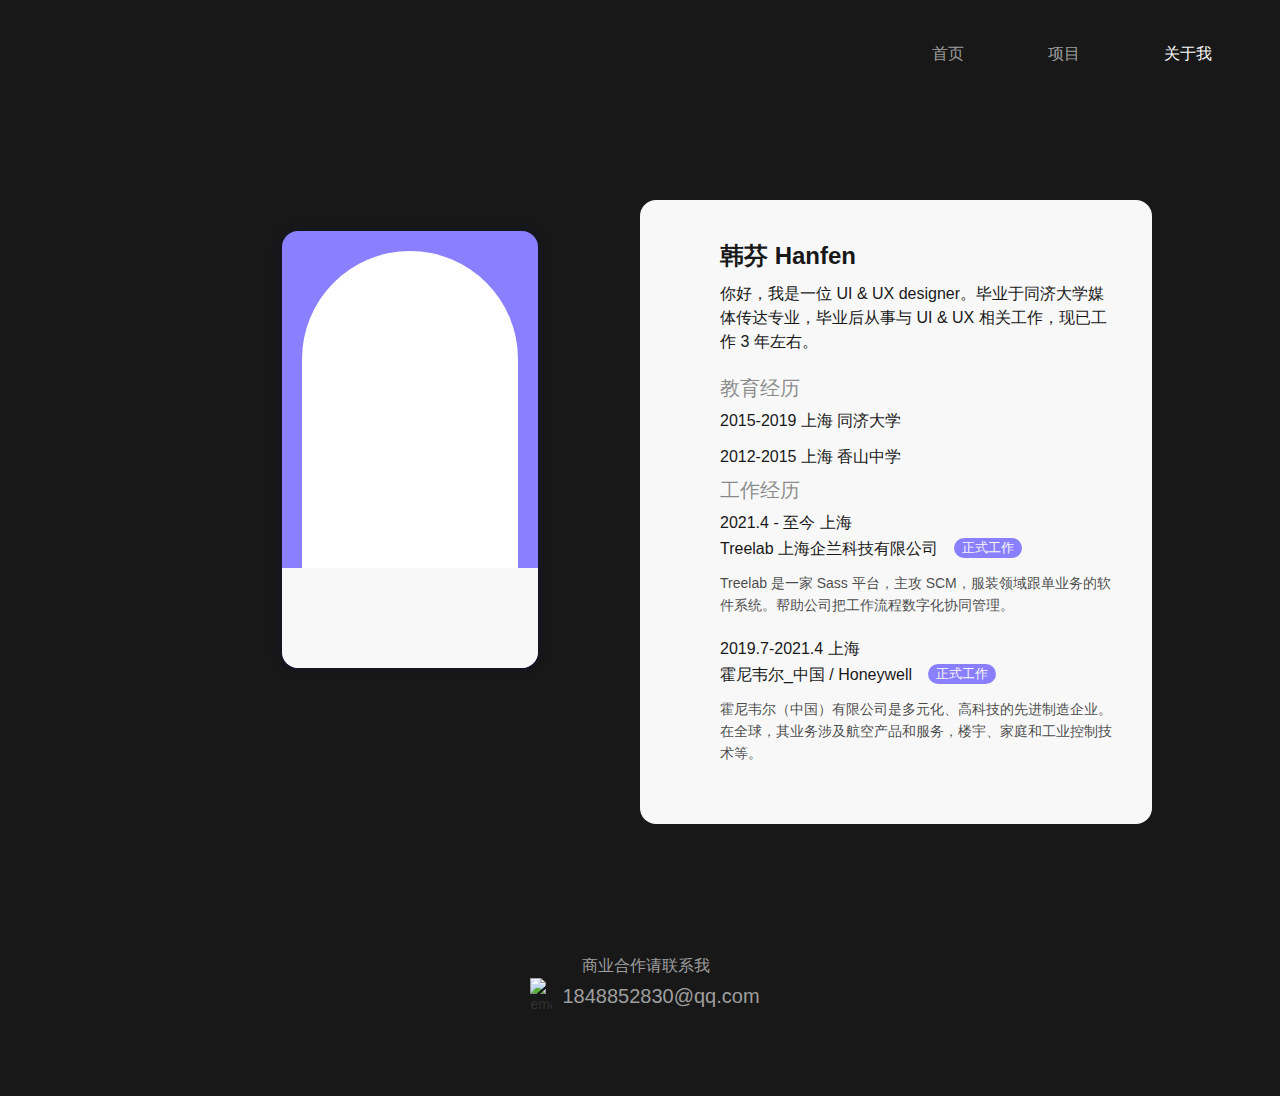
==== pages/aboutme.html @ 00d192e8 "Add files via upload" ====
<!DOCTYPE html>
<!-- This site was created in Webflow. https://www.webflow.com -->
<!-- Last Published: Sat Oct 15 2022 13:51:32 GMT+0000 (Coordinated Universal
Time) -->
<html
    data-wf-domain="hans-petite-web.webflow.io"
    data-wf-page="60d8545d0743e2ba2670ee99"
    data-wf-site="60aa031c8981a4c212f15794"
    data-wf-status="1">
    <head><meta charset="utf-8"/>
        <title>About me</title><meta content="About me" property="og:title"/><meta content="About me" property="twitter:title"/><meta content="width=device-width, initial-scale=1" name="viewport"/><meta content="Webflow" name="generator"/><link
            href="/style.css"
            rel="stylesheet"
            type="text/css"/>
        <script
            src="https://ajax.googleapis.com/ajax/libs/webfont/1.6.26/webfont.js"
            type="text/javascript"></script>
        <script type="text/javascript">
            WebFont.load({
                google: {
                    families: [
                        "Montserrat:100,100italic,200,200italic,300,300italic,400,400italic,500,500ital" +
                                "ic,600,600italic,700,700italic,800,800italic,900,900italic",
                        "Lato:100,100italic,300,300italic,400,400italic,700,700italic,900,900italic",
                        "Noto Serif:regular,700",
                        "Noto Sans:regular,500,600"
                    ]
                }
            });
        </script>
        <script src="https://use.typekit.net/jat5lbo.js" type="text/javascript"></script>
        <script type="text/javascript">
            try {
                Typekit.load();
            } catch (e) {}
        </script>
        <!--[if lt IE 9]><script
        src="https://cdnjs.cloudflare.com/ajax/libs/html5shiv/3.7.3/html5shiv.min.js"
        type="text/javascript"></script><![endif]-->
        <script type="text/javascript">
            !function (o, c) {
                var n = c.documentElement,
                    t = " w-mod-";
                n.className += t + "js",
                ("ontouchstart" in o || o.DocumentTouch && c instanceof DocumentTouch) && (
                    n.className += t + "touch"
                )
            }(window, document);
        </script><link
            href="https://uploads-ssl.webflow.com/60aa031c8981a4c212f15794/60bb2aabcd17ff76b77fd149_Group%2027.png"
            rel="shortcut icon"
            type="image/x-icon"/><link
            href="https://uploads-ssl.webflow.com/60aa031c8981a4c212f15794/60bb2ab0cd17ff72c77fd14a_Group%2028.png"
            rel="apple-touch-icon"/>
        <script id="jetboost-script" type="text/javascript">
            window.JETBOOST_SITE_ID = "ckn6gd6ex06eb0mx0038a5cpi";
            (function (d) {
                var s = d.createElement("script");
                s.src = "https://cdn.jetboost.io/jetboost.js";
                s.async = 1;
                d
                    .getElementsByTagName("head")[0]
                    .appendChild(s);
            })(document);
        </script>
        <style>
            .outline-heading {
                -webkit-text-fill-color: #181818;
                -webkit-background-clip: text;
                -webkit-text-stroke: 2px #f2f2ed;
            }
            .eye {
                -webkit-backface-visibility: hidden;
                -moz-backface-visibility: hidden;
                -webkit-transform: translate3d(0, 0, 0);
                -moz-transform: translate3d(0, 0, 0);
            }
            .blurbg {
                -webkit-backdrop-filter:blur(16px);
                backdrop-filter:blur(16px);
            }
        </style>
    </head>
    <body data-w-id="6061a9488165d5cb5ae36fa9" class="body">
        <div
            data-animation="default"
            class="navbar-2 w-nav"
            data-easing2="ease-out"
            data-easing="ease-in"
            data-collapse="tiny"
            role="banner"
            data-no-scroll="1"
            data-duration="200"
            data-doc-height="1">
            <a href="/" class="brand w-nav-brand"><img
                src="/assets/favicon.png"
                loading="lazy"
                width="105"
                alt=""
                class="logo"/></a>
            <nav role="navigation" class="nav-menu-3 w-nav-menu">
                <a href="/" class="nav-item w-nav-link">首页</a>
                <a href="/pages/project.html" class="nav-item w-nav-link">项目
                </a>
                <a href="/about-me" aria-current="page" class="nav-item w-nav-link w--current">关于我</a>
            </nav>
            <div class="menu-ham w-nav-button">
                <div class="ham-icon w-icon-nav-menu"></div>
            </div>
        </div>
        <div class="section-me wf-section">
            <div class="textwrapper">
                <div data-w-id="21a6e0e3-9570-ccd2-e7e7-2d760c4576ab" class="myphoto_div">
                    <div class="bcard_bg">
                        <div class="card_namearea"><img
                            src="/assets/Name.png"
                            loading="lazy"
                            alt=""
                            class="image-35"/></div>
                        <div class="photobox"></div>
                    </div>
                </div>
                <h6 class="heading-5">韩芬 Hanfen</h6>
                <p class="paragraph-5">你好，我是一位 UI &amp; UX designer。毕业于同济大学媒体传达专业，毕业后从事与 UI &amp; UX 相关工作，现已工作 3 年左右。</p>
                <p class="paragraph-6">教育经历</p>
                <p class="paragraph-7">2015-2019 上海 同济大学</p>
                <p class="paragraph-7">2012-2015 上海 香山中学</p>
                <p class="paragraph-6">工作经历</p>
                <div class="workexp">
                    <div class="exptitlebox">
                        <p class="paragraph-7 nogap">2021.4 - 至今 上海<br/>Treelab 上海企兰科技有限公司</p>
                        <div class="tag _02">
                            <div class="tag_jobtype">正式工作</div>
                        </div>
                    </div>
                    <p class="paragraph-15">Treelab 是一家 Sass 平台，主攻 SCM，服装领域跟单业务的软件系统。帮助公司把工作流程数字化协同管理。</p>
                </div>
                <div class="workexp">
                    <div class="exptitlebox">
                        <p class="paragraph-7 nogap">2019.7-2021.4 上海
                            <br/>霍尼韦尔_中国 / Honeywell</p>
                        <div class="tag _02">
                            <div class="tag_jobtype">正式工作</div>
                        </div>
                    </div>
                    <p class="paragraph-15">霍尼韦尔（中国）有限公司是多元化、高科技的先进制造企业。在全球，其业务涉及航空产品和服务，楼宇、家庭和工业控制技术等。</p>
                </div>
            </div>
        </div>
        <div class="contactinfo">
            <p class="p11">商业合作请联系我</p>
            <div class="email"><img
                src="/assets/projectCover/email.png"
                loading="lazy"
                alt="emailIcon"
                class="image-25"/>
                <p class="paragraph-10">1848852830@qq.com</p>
            </div>
        </div>
        <script
            src="https://d3e54v103j8qbb.cloudfront.net/js/jquery-3.5.1.min.dc5e7f18c8.js?site=60aa031c8981a4c212f15794"
            type="text/javascript"
            integrity="sha256-9/aliU8dGd2tb6OSsuzixeV4y/faTqgFtohetphbbj0="
            crossorigin="anonymous"></script>
        <script
            src="/main.js"
            type="text/javascript"></script>
        <!--[if lte IE 9]><script
        src="//cdnjs.cloudflare.com/ajax/libs/placeholders/3.0.2/placeholders.min.js"></script><![endif]-->
    </body>
</html>
---- style.css ----
/*codeChange_引用cookingpage.css */
@import "/nouse-pages/cookingproject.css";

/*mainpagecss */
html {
    font-family: -apple-system,"Helvetica Neue",Helvetica,Arial,"PingFang SC","Hiragino Sans GB","WenQuanYi Micro Hei","Microsoft Yahei",sans-serif;
    -ms-text-size-adjust: 100%;
    -webkit-text-size-adjust: 100%;
}
body {
    margin: 0;
}
article,
aside,
details,
figcaption,
figure,
footer,
header,
hgroup,
main,
menu,
nav,
section,
summary {
    display: block;
}
audio,
canvas,
progress,
video {
    display: inline-block;
    vertical-align: baseline;
}
audio:not([controls]) {
    display: none;
    height: 0;
}
[hidden],
template {
    display: none;
}
a {
    background-color: transparent;
}
a:active,
a:hover {
    outline: 0;
}
abbr[title] {
    border-bottom: 1px dotted;
}
b,
strong {
    font-weight: bold;
}
dfn {
    font-style: italic;
}
h1 {
    font-size: 2em;
    margin: 0.67em 0;
}
mark {
    background: #ff0;
    color: #000;
}
small {
    font-size: 80%;
}
sub,
sup {
    font-size: 75%;
    line-height: 0;
    position: relative;
    vertical-align: baseline;
}
sup {
    top: -0.5em;
}
sub {
    bottom: -0.25em;
}
img {
    border: 0;
}
svg:not(:root) {
    overflow: hidden;
}
figure {
    margin: 1em 40px;
}
hr {
    box-sizing: content-box;
    height: 0;
}
pre {
    overflow: auto;
}
code,
kbd,
pre,
samp {
    font-family: -apple-system,"Helvetica Neue",Helvetica,Arial,"PingFang SC","Hiragino Sans GB","WenQuanYi Micro Hei","Microsoft Yahei",sans-serif;
    font-size: 1em;
}
button,
input,
optgroup,
select,
textarea {
    color: inherit;
    font: inherit;
    margin: 0;
}
button {
    overflow: visible;
}
button,
select {
    text-transform: none;
}
button,
html input[type="button"],
input[type="reset"] {
    -webkit-appearance: button;
    cursor: pointer;
}
button[disabled],
html input[disabled] {
    cursor: default;
}
button::-moz-focus-inner,
input::-moz-focus-inner {
    border: 0;
    padding: 0;
}
input {
    line-height: normal;
}
input[type='checkbox'],
input[type='radio'] {
    box-sizing: border-box;
    padding: 0;
}
input[type='number']::-webkit-inner-spin-button,
input[type='number']::-webkit-outer-spin-button {
    height: auto;
}
input[type='search'] {
    -webkit-appearance: none;
}
input[type='search']::-webkit-search-cancel-button,
input[type='search']::-webkit-search-decoration {
    -webkit-appearance: none;
}
fieldset {
    border: 1px solid #c0c0c0;
    margin: 0 2px;
    padding: 0.35em 0.625em 0.75em;
}
legend {
    border: 0;
    padding: 0;
}
textarea {
    overflow: auto;
}
optgroup {
    font-weight: bold;
}
table {
    border-collapse: collapse;
    border-spacing: 0;
}
td,
th {
    padding: 0;
}
/*codeChange_disabled_webflowFont*/
/* ==========================================================================
   Start of base Webflow CSS - If you're looking for some ultra-clean CSS, skip the boilerplate and see the unminified code below.
   ========================================================================== */
   /*
   webflow的字体
@font-face {
    font-family: 'webflow-icons';
    src: url("[data-uri]") format('truetype');
    font-weight: normal;
    font-style: normal;
}
[class^="w-icon-"],
[class*=" w-icon-"] {
    font-family: 'webflow-icons' !important;
    speak: none;
    font-style: normal;
    font-weight: normal;
    font-variant: normal;
    text-transform: none;
    line-height: 1;
    -webkit-font-smoothing: antialiased;
    -moz-osx-font-smoothing: grayscale;
}
*/
.w-icon-slider-right:before {
    content: "\e600";
}
.w-icon-slider-left:before {
    content: "\e601";
}
.w-icon-nav-menu:before {
    content: "\e602";
}
.w-icon-arrow-down:before,
.w-icon-dropdown-toggle:before {
    content: "\e603";
}
.w-icon-file-upload-remove:before {
    content: "\e900";
}
.w-icon-file-upload-icon:before {
    content: "\e903";
}
* {
    -webkit-box-sizing: border-box;
    -moz-box-sizing: border-box;
    box-sizing: border-box;
}

html {
    height: 100%;
}
body {
    margin: 0;
    min-height: 100%;
    background-color: #fff;
    font-family: -apple-system,"Helvetica Neue",Helvetica,Arial,"PingFang SC","Hiragino Sans GB","WenQuanYi Micro Hei","Microsoft Yahei",sans-serif;/*codeChange_web_defaultFont*/
    font-size: 14px;
    line-height: 20px;
    color: #333;
}
img {
    max-width: 100%;
    vertical-align: middle;
    display: inline-block;
}
html.w-mod-touch * {
    background-attachment: scroll !important;
}
.w-block {
    display: block;
}
.w-inline-block {
    max-width: 100%;
    display: inline-block;
}
.w-clearfix:after,
.w-clearfix:before {
    content: " ";
    display: table;
    grid-column-start: 1;
    grid-row-start: 1;
    grid-column-end: 2;
    grid-row-end: 2;
}
.w-clearfix:after {
    clear: both;
}
.w-hidden {
    display: none;
}
.w-button {
    display: inline-block;
    padding: 9px 15px;
    background-color: #3898EC;
    color: white;
    border: 0;
    line-height: inherit;
    text-decoration: none;
    cursor: pointer;
    border-radius: 0;
}
input.w-button {
    -webkit-appearance: button;
}
html[data-w-dynpage] [data-w-cloak] {
    color: transparent !important;
}
.w-webflow-badge,
.w-webflow-badge * {
    position: static;
    left: auto;
    top: auto;
    right: auto;
    bottom: auto;
    z-index: auto;
    display: block;
    visibility: visible;
    overflow: visible;
    overflow-x: visible;
    overflow-y: visible;
    box-sizing: border-box;
    width: auto;
    height: auto;
    max-height: none;
    max-width: none;
    min-height: 0;
    min-width: 0;
    margin: 0;
    padding: 0;
    float: none;
    clear: none;
    border: 0 none transparent;
    border-radius: 0;
    background: none;
    background-image: none;
    background-position: 0 0;
    background-size: auto auto;
    background-repeat: repeat;
    background-origin: padding-box;
    background-clip: border-box;
    background-attachment: scroll;
    background-color: transparent;
    box-shadow: none;
    opacity: 1;
    transform: none;
    transition: none;
    direction: ltr;
    font-family: inherit;
    font-weight: inherit;
    color: inherit;
    font-size: inherit;
    line-height: inherit;
    font-style: inherit;
    font-variant: inherit;
    text-align: inherit;
    letter-spacing: inherit;
    text-decoration: inherit;
    text-indent: 0;
    text-transform: inherit;
    list-style-type: disc;
    text-shadow: none;
    font-smoothing: auto;
    vertical-align: baseline;
    cursor: inherit;
    white-space: inherit;
    word-break: normal;
    word-spacing: normal;
    word-wrap: normal;
}
.w-webflow-badge {
    position: fixed !important;
    display: inline-block !important;
    visibility: visible !important;
    z-index: 2147483647 !important;
    top: auto !important;
    right: 12px !important;
    bottom: 12px !important;
    left: auto !important;
    color: #AAADB0 !important;
    background-color: #fff !important;
    border-radius: 3px !important;
    padding: 6px 8px 6px 6px !important;
    font-size: 12px !important;
    opacity: 1 !important;
    line-height: 14px !important;
    text-decoration: none !important;
    transform: none !important;
    margin: 0 !important;
    width: auto !important;
    height: auto !important;
    overflow: visible !important;
    white-space: nowrap;
    box-shadow: 0 0 0 1px rgba(0,0,0,0.1),0 1px 3px rgba(0,0,0,0.1);
    cursor: pointer;
}
.w-webflow-badge > img {
    display: inline-block !important;
    visibility: visible !important;
    opacity: 1 !important;
    vertical-align: middle !important;
}
h1,
h2,
h3,
h4,
h5,
h6 {
    font-weight: bold;
    margin-bottom: 10px;
}
h1 {
    font-size: 38px;
    line-height: 44px;
    margin-top: 20px;
}
h2 {
    font-size: 32px;
    line-height: 36px;
    margin-top: 20px;
}
h3 {
    font-size: 24px;
    line-height: 30px;
    margin-top: 20px;
}
h4 {
    font-size: 18px;
    line-height: 24px;
    margin-top: 10px;
}
h5 {
    font-size: 14px;
    line-height: 20px;
    margin-top: 10px;
}
h6 {
    font-size: 12px;
    line-height: 18px;
    margin-top: 10px;
}
p {
    margin-top: 0;
    margin-bottom: 10px;
}
blockquote {
    margin: 0 0 10px;
    padding: 10px 20px;
    border-left: 5px solid #E2E2E2;
    font-size: 18px;
    line-height: 22px;
}
figure {
    margin: 0 0 10px;
}
figcaption {
    margin-top: 5px;
    text-align: center;
}
ol,
ul {
    margin-top: 0;
    margin-bottom: 10px;
    padding-left: 40px;
}
.w-list-unstyled {
    padding-left: 0;
    list-style: none;
}
.w-embed:after,
.w-embed:before {
    content: " ";
    display: table;
    grid-column-start: 1;
    grid-row-start: 1;
    grid-column-end: 2;
    grid-row-end: 2;
}
.w-embed:after {
    clear: both;
}
.w-video {
    width: 100%;
    position: relative;
    padding: 0;
}
.w-video embed,
.w-video iframe,
.w-video object {
    position: absolute;
    top: 0;
    left: 0;
    width: 100%;
    height: 100%;
    border: none;
}
fieldset {
    padding: 0;
    margin: 0;
    border: 0;
}
[type='button'],
[type='reset'],
button {
    border: 0;
    cursor: pointer;
    -webkit-appearance: button;
}
.w-form {
    margin: 0 0 15px;
}
.w-form-done {
    display: none;
    padding: 20px;
    text-align: center;
    background-color: #dddddd;
}
.w-form-fail {
    display: none;
    margin-top: 10px;
    padding: 10px;
    background-color: #ffdede;
}
label {
    display: block;
    margin-bottom: 5px;
    font-weight: bold;
}
.w-input,
.w-select {
    display: block;
    width: 100%;
    height: 38px;
    padding: 8px 12px;
    margin-bottom: 10px;
    font-size: 14px;
    line-height: 1.42857143;
    color: #333333;
    vertical-align: middle;
    background-color: #ffffff;
    border: 1px solid #cccccc;
}
.w-input:-moz-placeholder,
.w-select:-moz-placeholder {
    color: #999;
}
.w-input::-moz-placeholder,
.w-select::-moz-placeholder {
    color: #999;
    opacity: 1;
}
.w-input:-ms-input-placeholder,
.w-select:-ms-input-placeholder {
    color: #999;
}
.w-input::-webkit-input-placeholder,
.w-select::-webkit-input-placeholder {
    color: #999;
}
.w-input:focus,
.w-select:focus {
    border-color: #3898EC;
    outline: 0;
}
.w-input[disabled],
.w-input[readonly],
.w-select[disabled],
.w-select[readonly],
fieldset[disabled] .w-input,
fieldset[disabled] .w-select {
    cursor: not-allowed;
}
.w-input[disabled]:not(.w-input-disabled),
.w-input[readonly],
.w-select[disabled]:not(.w-input-disabled),
.w-select[readonly],
fieldset[disabled]:not(.w-input-disabled) .w-input,
fieldset[disabled]:not(.w-input-disabled) .w-select {
    background-color: #eeeeee;
}
textarea.w-input,
textarea.w-select {
    height: auto;
}
.w-select {
    background-color: #f3f3f3;
}
.w-select[multiple] {
    height: auto;
}
.w-form-label {
    display: inline-block;
    cursor: pointer;
    font-weight: normal;
    margin-bottom: 0;
}
.w-radio {
    display: block;
    margin-bottom: 5px;
    padding-left: 20px;
}
.w-radio:after,
.w-radio:before {
    content: " ";
    display: table;
    grid-column-start: 1;
    grid-row-start: 1;
    grid-column-end: 2;
    grid-row-end: 2;
}
.w-radio:after {
    clear: both;
}
.w-radio-input {
    margin: 1px \9 0 0;
    line-height: normal;
    float: left;
    margin-left: -20px;
}
.w-radio-input {
    margin-top: 3px;
}
.w-file-upload {
    display: block;
    margin-bottom: 10px;
}
.w-file-upload-input {
    width: 0.1px;
    height: 0.1px;
    opacity: 0;
    overflow: hidden;
    position: absolute;
    z-index: -100;
}
.w-file-upload-default,
.w-file-upload-success,
.w-file-upload-uploading {
    display: inline-block;
    color: #333333;
}
.w-file-upload-error {
    display: block;
    margin-top: 10px;
}
.w-file-upload-default.w-hidden,
.w-file-upload-error.w-hidden,
.w-file-upload-success.w-hidden,
.w-file-upload-uploading.w-hidden {
    display: none;
}
.w-file-upload-uploading-btn {
    display: flex;
    font-size: 14px;
    font-weight: normal;
    cursor: pointer;
    margin: 0;
    padding: 8px 12px;
    border: 1px solid #cccccc;
    background-color: #fafafa;
}
.w-file-upload-file {
    display: flex;
    flex-grow: 1;
    justify-content: space-between;
    margin: 0;
    padding: 8px 9px 8px 11px;
    border: 1px solid #cccccc;
    background-color: #fafafa;
}
.w-file-upload-file-name {
    font-size: 14px;
    font-weight: normal;
    display: block;
}
.w-file-remove-link {
    margin-top: 3px;
    margin-left: 10px;
    width: auto;
    height: auto;
    padding: 3px;
    display: block;
    cursor: pointer;
}
.w-icon-file-upload-remove {
    margin: auto;
    font-size: 10px;
}
.w-file-upload-error-msg {
    display: inline-block;
    color: #ea384c;
    padding: 2px 0;
}
.w-file-upload-info {
    display: inline-block;
    line-height: 38px;
    padding: 0 12px;
}
.w-file-upload-label {
    display: inline-block;
    font-size: 14px;
    font-weight: normal;
    cursor: pointer;
    margin: 0;
    padding: 8px 12px;
    border: 1px solid #cccccc;
    background-color: #fafafa;
}
.w-icon-file-upload-icon,
.w-icon-file-upload-uploading {
    display: inline-block;
    margin-right: 8px;
    width: 20px;
}
.w-icon-file-upload-uploading {
    height: 20px;
}
.w-container {
    margin-left: auto;
    margin-right: auto;
    max-width: 940px;
}
.w-container:after,
.w-container:before {
    content: " ";
    display: table;
    grid-column-start: 1;
    grid-row-start: 1;
    grid-column-end: 2;
    grid-row-end: 2;
}
.w-container:after {
    clear: both;
}
.w-container .w-row {
    margin-left: -10px;
    margin-right: -10px;
}
.w-row:after,
.w-row:before {
    content: " ";
    display: table;
    grid-column-start: 1;
    grid-row-start: 1;
    grid-column-end: 2;
    grid-row-end: 2;
}
.w-row:after {
    clear: both;
}
.w-row .w-row {
    margin-left: 0;
    margin-right: 0;
}
.w-col {
    position: relative;
    float: left;
    width: 100%;
    min-height: 1px;
    padding-left: 10px;
    padding-right: 10px;
}
.w-col .w-col {
    padding-left: 0;
    padding-right: 0;
}
.w-col-1 {
    width: 8.33333333%;
}
.w-col-2 {
    width: 16.66666667%;
}
.w-col-3 {
    width: 25%;
}
.w-col-4 {
    width: 33.33333333%;
}
.w-col-5 {
    width: 41.66666667%;
}
.w-col-6 {
    width: 50%;
}
.w-col-7 {
    width: 58.33333333%;
}
.w-col-8 {
    width: 66.66666667%;
}
.w-col-9 {
    width: 75%;
}
.w-col-10 {
    width: 83.33333333%;
}
.w-col-11 {
    width: 91.66666667%;
}
.w-col-12 {
    width: 100%;
}
.w-hidden-main {
    display: none !important;
}
@media screen and (max-width:991px) {
    .w-container {
        max-width: 728px;
    }
    .w-hidden-main {
        display: inherit !important;
    }
    .w-hidden-medium {
        display: none !important;
    }
    .w-col-medium-1 {
        width: 8.33333333%;
    }
    .w-col-medium-2 {
        width: 16.66666667%;
    }
    .w-col-medium-3 {
        width: 25%;
    }
    .w-col-medium-4 {
        width: 33.33333333%;
    }
    .w-col-medium-5 {
        width: 41.66666667%;
    }
    .w-col-medium-6 {
        width: 50%;
    }
    .w-col-medium-7 {
        width: 58.33333333%;
    }
    .w-col-medium-8 {
        width: 66.66666667%;
    }
    .w-col-medium-9 {
        width: 75%;
    }
    .w-col-medium-10 {
        width: 83.33333333%;
    }
    .w-col-medium-11 {
        width: 91.66666667%;
    }
    .w-col-medium-12 {
        width: 100%;
    }
    .w-col-stack {
        width: 100%;
        left: auto;
        right: auto;
    }
}
@media screen and (max-width:767px) {
    .w-hidden-main {
        display: inherit !important;
    }
    .w-hidden-medium {
        display: inherit !important;
    }
    .w-hidden-small {
        display: none !important;
    }
    .w-container .w-row,
    .w-row {
        margin-left: 0;
        margin-right: 0;
    }
    .w-col {
        width: 100%;
        left: auto;
        right: auto;
    }
    .w-col-small-1 {
        width: 8.33333333%;
    }
    .w-col-small-2 {
        width: 16.66666667%;
    }
    .w-col-small-3 {
        width: 25%;
    }
    .w-col-small-4 {
        width: 33.33333333%;
    }
    .w-col-small-5 {
        width: 41.66666667%;
    }
    .w-col-small-6 {
        width: 50%;
    }
    .w-col-small-7 {
        width: 58.33333333%;
    }
    .w-col-small-8 {
        width: 66.66666667%;
    }
    .w-col-small-9 {
        width: 75%;
    }
    .w-col-small-10 {
        width: 83.33333333%;
    }
    .w-col-small-11 {
        width: 91.66666667%;
    }
    .w-col-small-12 {
        width: 100%;
    }
}
@media screen and (max-width:479px) {
    .w-container {
        max-width: none;
    }
    .w-hidden-main {
        display: inherit !important;
    }
    .w-hidden-medium {
        display: inherit !important;
    }
    .w-hidden-small {
        display: inherit !important;
    }
    .w-hidden-tiny {
        display: none !important;
    }
    .w-col {
        width: 100%;
    }
    .w-col-tiny-1 {
        width: 8.33333333%;
    }
    .w-col-tiny-2 {
        width: 16.66666667%;
    }
    .w-col-tiny-3 {
        width: 25%;
    }
    .w-col-tiny-4 {
        width: 33.33333333%;
    }
    .w-col-tiny-5 {
        width: 41.66666667%;
    }
    .w-col-tiny-6 {
        width: 50%;
    }
    .w-col-tiny-7 {
        width: 58.33333333%;
    }
    .w-col-tiny-8 {
        width: 66.66666667%;
    }
    .w-col-tiny-9 {
        width: 75%;
    }
    .w-col-tiny-10 {
        width: 83.33333333%;
    }
    .w-col-tiny-11 {
        width: 91.66666667%;
    }
    .w-col-tiny-12 {
        width: 100%;
    }
}
.w-widget {
    position: relative;
}
.w-widget-map {
    width: 100%;
    height: 400px;
}
.w-widget-map label {
    width: auto;
    display: inline;
}
.w-widget-map img {
    max-width: inherit;
}
.w-widget-map .gm-style-iw {
    text-align: center;
}
.w-widget-map .gm-style-iw > button {
    display: none !important;
}
.w-widget-twitter {
    overflow: hidden;
}
.w-widget-twitter-count-shim {
    display: inline-block;
    vertical-align: top;
    position: relative;
    width: 28px;
    height: 20px;
    text-align: center;
    background: white;
    border: #758696 solid 1px;
    border-radius: 3px;
}
.w-widget-twitter-count-shim * {
    pointer-events: none;
    -webkit-user-select: none;
    -moz-user-select: none;
    -ms-user-select: none;
    user-select: none;
}
.w-widget-twitter-count-shim .w-widget-twitter-count-inner {
    position: relative;
    font-size: 15px;
    line-height: 12px;
    text-align: center;
    color: #999;
    font-family: -apple-system,"Helvetica Neue",Helvetica,Arial,"PingFang SC","Hiragino Sans GB","WenQuanYi Micro Hei","Microsoft Yahei",sans-serif;
}
.w-widget-twitter-count-shim .w-widget-twitter-count-clear {
    position: relative;
    display: block;
}
.w-widget-twitter-count-shim.w--large {
    width: 36px;
    height: 28px;
}
.w-widget-twitter-count-shim.w--large .w-widget-twitter-count-inner {
    font-size: 18px;
    line-height: 18px;
}
.w-widget-twitter-count-shim:not(.w--vertical) {
    margin-left: 5px;
    margin-right: 8px;
}
.w-widget-twitter-count-shim:not(.w--vertical).w--large {
    margin-left: 6px;
}
.w-widget-twitter-count-shim:not(.w--vertical):after,
.w-widget-twitter-count-shim:not(.w--vertical):before {
    top: 50%;
    left: 0;
    border: solid transparent;
    content: ' ';
    height: 0;
    width: 0;
    position: absolute;
    pointer-events: none;
}
.w-widget-twitter-count-shim:not(.w--vertical):before {
    border-color: rgba(117,134,150,0);
    border-right-color: #5d6c7b;
    border-width: 4px;
    margin-left: -9px;
    margin-top: -4px;
}
.w-widget-twitter-count-shim:not(.w--vertical).w--large:before {
    border-width: 5px;
    margin-left: -10px;
    margin-top: -5px;
}
.w-widget-twitter-count-shim:not(.w--vertical):after {
    border-color: rgba(255,255,255,0);
    border-right-color: white;
    border-width: 4px;
    margin-left: -8px;
    margin-top: -4px;
}
.w-widget-twitter-count-shim:not(.w--vertical).w--large:after {
    border-width: 5px;
    margin-left: -9px;
    margin-top: -5px;
}
.w-widget-twitter-count-shim.w--vertical {
    width: 61px;
    height: 33px;
    margin-bottom: 8px;
}
.w-widget-twitter-count-shim.w--vertical:after,
.w-widget-twitter-count-shim.w--vertical:before {
    top: 100%;
    left: 50%;
    border: solid transparent;
    content: ' ';
    height: 0;
    width: 0;
    position: absolute;
    pointer-events: none;
}
.w-widget-twitter-count-shim.w--vertical:before {
    border-color: rgba(117,134,150,0);
    border-top-color: #5d6c7b;
    border-width: 5px;
    margin-left: -5px;
}
.w-widget-twitter-count-shim.w--vertical:after {
    border-color: rgba(255,255,255,0);
    border-top-color: white;
    border-width: 4px;
    margin-left: -4px;
}
.w-widget-twitter-count-shim.w--vertical .w-widget-twitter-count-inner {
    font-size: 18px;
    line-height: 22px;
}
.w-widget-twitter-count-shim.w--vertical.w--large {
    width: 76px;
}
.w-background-video {
    position: relative;
    overflow: hidden;
    height: 500px;
    color: white;
}
.w-background-video > video {
    background-size: cover;
    background-position: 50% 50%;
    position: absolute;
    margin: auto;
    width: 100%;
    height: 100%;
    right: -100%;
    bottom: -100%;
    top: -100%;
    left: -100%;
    object-fit: cover;
    z-index: -100;
}
.w-background-video > video::-webkit-media-controls-start-playback-button {
    display: none !important;
    -webkit-appearance: none;
}
.w-background-video--control {
    position: absolute;
    bottom: 1em;
    right: 1em;
    background-color: transparent;
    padding: 0;
}
.w-background-video--control > [hidden] {
    display: none !important;
}
.w-slider {
    position: relative;
    height: 300px;
    text-align: center;
    background: #dddddd;
    clear: both;
    -webkit-tap-highlight-color: rgba(0,0,0,0);
    tap-highlight-color: rgba(0,0,0,0);
}
.w-slider-mask {
    position: relative;
    display: block;
    overflow: hidden;
    z-index: 1;
    left: 0;
    right: 0;
    height: 100%;
    white-space: nowrap;
}
.w-slide {
    position: relative;
    display: inline-block;
    vertical-align: top;
    width: 100%;
    height: 100%;
    white-space: normal;
    text-align: left;
}
.w-slider-nav {
    position: absolute;
    z-index: 2;
    top: auto;
    right: 0;
    bottom: 0;
    left: 0;
    margin: auto;
    padding-top: 10px;
    height: 40px;
    text-align: center;
    -webkit-tap-highlight-color: rgba(0,0,0,0);
    tap-highlight-color: rgba(0,0,0,0);
}
.w-slider-nav.w-round > div {
    border-radius: 100%;
}
.w-slider-nav.w-num > div {
    width: auto;
    height: auto;
    padding: 0.2em 0.5em;
    font-size: inherit;
    line-height: inherit;
}
.w-slider-nav.w-shadow > div {
    box-shadow: 0 0 3px rgba(51,51,51,0.4);
}
.w-slider-nav-invert {
    color: #fff;
}
.w-slider-nav-invert > div {
    background-color: rgba(34,34,34,0.4);
}
.w-slider-nav-invert > div.w-active {
    background-color: #222;
}
.w-slider-dot {
    position: relative;
    display: inline-block;
    width: 1em;
    height: 1em;
    background-color: rgba(255,255,255,0.4);
    cursor: pointer;
    margin: 0 3px 0.5em;
    transition: background-color 100ms,color 100ms;
}
.w-slider-dot.w-active {
    background-color: #fff;
}
.w-slider-dot:focus {
    outline: none;
    box-shadow: 0 0 0 2px #fff;
}
.w-slider-dot:focus.w-active {
    box-shadow: none;
}
.w-slider-arrow-left,
.w-slider-arrow-right {
    position: absolute;
    width: 80px;
    top: 0;
    right: 0;
    bottom: 0;
    left: 0;
    margin: auto;
    cursor: pointer;
    overflow: hidden;
    color: white;
    font-size: 40px;
    -webkit-tap-highlight-color: rgba(0,0,0,0);
    tap-highlight-color: rgba(0,0,0,0);
    -webkit-user-select: none;
    -moz-user-select: none;
    -ms-user-select: none;
    user-select: none;
}
.w-slider-arrow-left [class^='w-icon-'],
.w-slider-arrow-right [class^='w-icon-'],
.w-slider-arrow-left [class*=' w-icon-'],
.w-slider-arrow-right [class*=' w-icon-'] {
    position: absolute;
}
.w-slider-arrow-left:focus,
.w-slider-arrow-right:focus {
    outline: 0;
}
.w-slider-arrow-left {
    z-index: 3;
    right: auto;
}
.w-slider-arrow-right {
    z-index: 4;
    left: auto;
}
.w-icon-slider-left,
.w-icon-slider-right {
    top: 0;
    right: 0;
    bottom: 0;
    left: 0;
    margin: auto;
    width: 1em;
    height: 1em;
}
.w-slider-aria-label {
    border: 0;
    clip: rect(0 0 0 0);
    height: 1px;
    margin: -1px;
    overflow: hidden;
    padding: 0;
    position: absolute;
    width: 1px;
}
.w-slider-force-show {
    display: block !important;
}
.w-dropdown {
    display: inline-block;
    position: relative;
    text-align: left;
    margin-left: auto;
    margin-right: auto;
    z-index: 900;
}
.w-dropdown-btn,
.w-dropdown-link,
.w-dropdown-toggle {
    position: relative;
    vertical-align: top;
    text-decoration: none;
    color: #222222;
    padding: 20px;
    text-align: left;
    margin-left: auto;
    margin-right: auto;
    white-space: nowrap;
}
.w-dropdown-toggle {
    -webkit-user-select: none;
    -moz-user-select: none;
    -ms-user-select: none;
    user-select: none;
    display: inline-block;
    cursor: pointer;
    padding-right: 40px;
}
.w-dropdown-toggle:focus {
    outline: 0;
}
.w-icon-dropdown-toggle {
    position: absolute;
    top: 0;
    right: 0;
    bottom: 0;
    margin: auto 20px auto auto;
    width: 1em;
    height: 1em;
}
.w-dropdown-list {
    position: absolute;
    background: #dddddd;
    display: none;
    min-width: 100%;
}
.w-dropdown-list.w--open {
    display: block;
}
.w-dropdown-link {
    padding: 10px 20px;
    display: block;
    color: #222222;
}
.w-dropdown-link.w--current {
    color: #0082f3;
}
.w-dropdown-link:focus {
    outline: 0;
}
@media screen and (max-width:767px) {
    .w-nav-brand {
        padding-left: 10px;
    }
}
.w-lightbox-backdrop {
    color: #000;
    cursor: auto;
    font-family: -apple-system,"Helvetica Neue",Helvetica,Arial,"PingFang SC","Hiragino Sans GB","WenQuanYi Micro Hei","Microsoft Yahei",sans-serif;
    font-size: medium;
    font-style: normal;
    font-variant: normal;
    font-weight: normal;
    letter-spacing: normal;
    line-height: normal;
    list-style: disc;
    text-align: start;
    text-indent: 0;
    text-shadow: none;
    text-transform: none;
    visibility: visible;
    white-space: normal;
    word-break: normal;
    word-spacing: normal;
    word-wrap: normal;
    position: fixed;
    top: 0;
    right: 0;
    bottom: 0;
    left: 0;
    color: #fff;
    font-family: -apple-system,"Helvetica Neue",Helvetica,Arial,"PingFang SC","Hiragino Sans GB","WenQuanYi Micro Hei","Microsoft Yahei",sans-serif;
    font-size: 17px;
    line-height: 1.2;
    font-weight: 300;
    text-align: center;
    background: rgba(0,0,0,0.9);
    z-index: 2000;
    outline: 0;
    opacity: 0;
    -webkit-user-select: none;
    -moz-user-select: none;
    -ms-user-select: none;
    -webkit-tap-highlight-color: transparent;
    -webkit-transform: translate(0, 0);
}
.w-lightbox-backdrop,
.w-lightbox-container {
    height: 100%;
    overflow: auto;
    -webkit-overflow-scrolling: touch;
}
.w-lightbox-content {
    position: relative;
    height: 100vh;
    overflow: hidden;
}
.w-lightbox-view {
    position: absolute;
    width: 100vw;
    height: 100vh;
    opacity: 0;
}
.w-lightbox-view:before {
    content: "";
    height: 100vh;
}
.w-lightbox-group,
.w-lightbox-group .w-lightbox-view,
.w-lightbox-group .w-lightbox-view:before {
    height: 86vh;
}
.w-lightbox-frame,
.w-lightbox-view:before {
    display: inline-block;
    vertical-align: middle;
}
.w-lightbox-figure {
    position: relative;
    margin: 0;
}
.w-lightbox-group .w-lightbox-figure {
    cursor: pointer;
}
.w-lightbox-img {
    width: auto;
    height: auto;
    max-width: none;
}
.w-lightbox-image {
    display: block;
    float: none;
    max-width: 100vw;
    max-height: 100vh;
}
.w-lightbox-group .w-lightbox-image {
    max-height: 86vh;
}
.w-lightbox-caption {
    position: absolute;
    right: 0;
    bottom: 0;
    left: 0;
    padding: 0.5em 1em;
    background: rgba(0,0,0,0.4);
    text-align: left;
    text-overflow: ellipsis;
    white-space: nowrap;
    overflow: hidden;
}
.w-lightbox-embed {
    position: absolute;
    top: 0;
    right: 0;
    bottom: 0;
    left: 0;
    width: 100%;
    height: 100%;
}
.w-lightbox-control {
    position: absolute;
    top: 0;
    width: 4em;
    background-size: 24px;
    background-repeat: no-repeat;
    background-position: center;
    cursor: pointer;
    -webkit-transition: all 0.3s;
    transition: all 0.3s;
}
.w-lightbox-left {
    display: none;
    bottom: 0;
    left: 0;
    background-image: url("[data-uri]");
}
.w-lightbox-right {
    display: none;
    right: 0;
    bottom: 0;
    background-image: url("[data-uri]");
}
.w-lightbox-close {
    right: 0;
    height: 2.6em;
    background-image: url("[data-uri]");
    background-size: 18px;
}
.w-lightbox-strip {
    position: absolute;
    bottom: 0;
    left: 0;
    right: 0;
    padding: 0 1vh;
    line-height: 0;
    white-space: nowrap;
    overflow-x: auto;
    overflow-y: hidden;
}
.w-lightbox-item {
    display: inline-block;
    width: 10vh;
    padding: 2vh 1vh;
    box-sizing: content-box;
    cursor: pointer;
    -webkit-transform: translate3d(0, 0, 0);
}
.w-lightbox-active {
    opacity: 0.3;
}
.w-lightbox-thumbnail {
    position: relative;
    height: 10vh;
    background: #222;
    overflow: hidden;
}
.w-lightbox-thumbnail-image {
    position: absolute;
    top: 0;
    left: 0;
}
.w-lightbox-thumbnail .w-lightbox-tall {
    top: 50%;
    width: 100%;
    -webkit-transform: translate(0, -50%);
    -ms-transform: translate(0, -50%);
    transform: translate(0, -50%);
}
.w-lightbox-thumbnail .w-lightbox-wide {
    left: 50%;
    height: 100%;
    -webkit-transform: translate(-50%, 0);
    -ms-transform: translate(-50%, 0);
    transform: translate(-50%, 0);
}
.w-lightbox-spinner {
    position: absolute;
    top: 50%;
    left: 50%;
    box-sizing: border-box;
    width: 40px;
    height: 40px;
    margin-top: -20px;
    margin-left: -20px;
    border: 5px solid rgba(0,0,0,0.4);
    border-radius: 50%;
    -webkit-animation: spin 0.8s infinite linear;
    animation: spin 0.8s infinite linear;
}
.w-lightbox-spinner:after {
    content: "";
    position: absolute;
    top: -4px;
    right: -4px;
    bottom: -4px;
    left: -4px;
    border: 3px solid transparent;
    border-bottom-color: #fff;
    border-radius: 50%;
}
.w-lightbox-hide {
    display: none;
}
.w-lightbox-noscroll {
    overflow: hidden;
}
@media (min-width:768px) {
    .w-lightbox-content {
        height: 96vh;
        margin-top: 2vh;
    }
    .w-lightbox-view,
    .w-lightbox-view:before {
        height: 96vh;
    }
    .w-lightbox-group,
    .w-lightbox-group .w-lightbox-view,
    .w-lightbox-group .w-lightbox-view:before {
        height: 84vh;
    }
    .w-lightbox-image {
        max-width: 96vw;
        max-height: 96vh;
    }
    .w-lightbox-group .w-lightbox-image {
        max-width: 82.3vw;
        max-height: 84vh;
    }
    .w-lightbox-left,
    .w-lightbox-right {
        display: block;
        opacity: 0.5;
    }
    .w-lightbox-close {
        opacity: 0.8;
    }
    .w-lightbox-control:hover {
        opacity: 1;
    }
}
.w-lightbox-inactive,
.w-lightbox-inactive:hover {
    opacity: 0;
}
.w-richtext:after,
.w-richtext:before {
    content: " ";
    display: table;
    grid-column-start: 1;
    grid-row-start: 1;
    grid-column-end: 2;
    grid-row-end: 2;
}
.w-richtext:after {
    clear: both;
}
.w-richtext[contenteditable="true"]:before,
.w-richtext[contenteditable="true"]:after {
    white-space: initial;
}
.w-richtext ol,
.w-richtext ul {
    overflow: hidden;
}
.w-richtext .w-richtext-figure-selected.w-richtext-figure-type-video div:after,
.w-richtext .w-richtext-figure-selected[data-rt-type="video"] div:after {
    outline: 2px solid #2895f7;
}
.w-richtext .w-richtext-figure-selected.w-richtext-figure-type-image div,
.w-richtext .w-richtext-figure-selected[data-rt-type="image"] div {
    outline: 2px solid #2895f7;
}
.w-richtext figure.w-richtext-figure-type-video > div:after,
.w-richtext figure[data-rt-type="video"] > div:after {
    content: '';
    position: absolute;
    display: none;
    left: 0;
    top: 0;
    right: 0;
    bottom: 0;
}
.w-richtext figure {
    position: relative;
    max-width: 60%;
}
.w-richtext figure > div:before {
    cursor: default!important;
}
.w-richtext figure img {
    width: 100%;
}
.w-richtext figure figcaption.w-richtext-figcaption-placeholder {
    opacity: 0.6;
}
.w-richtext figure div {
    font-size: 0;
    color: transparent;
}
.w-richtext figure.w-richtext-figure-type-image,
.w-richtext figure[data-rt-type="image"] {
    display: table;
}
.w-richtext figure.w-richtext-figure-type-image > div,
.w-richtext figure[data-rt-type="image"] > div {
    display: inline-block;
}
.w-richtext figure.w-richtext-figure-type-image > figcaption,
.w-richtext figure[data-rt-type="image"] > figcaption {
    display: table-caption;
    caption-side: bottom;
}
.w-richtext figure.w-richtext-figure-type-video,
.w-richtext figure[data-rt-type="video"] {
    width: 60%;
    height: 0;
}
.w-richtext figure.w-richtext-figure-type-video iframe,
.w-richtext figure[data-rt-type="video"] iframe {
    position: absolute;
    top: 0;
    left: 0;
    width: 100%;
    height: 100%;
}
.w-richtext figure.w-richtext-figure-type-video > div,
.w-richtext figure[data-rt-type="video"] > div {
    width: 100%;
}
.w-richtext figure.w-richtext-align-center {
    margin-right: auto;
    margin-left: auto;
    clear: both;
}
.w-richtext figure.w-richtext-align-center.w-richtext-figure-type-image > div,
.w-richtext figure.w-richtext-align-center[data-rt-type="image"] > div {
    max-width: 100%;
}
.w-richtext figure.w-richtext-align-normal {
    clear: both;
}
.w-richtext figure.w-richtext-align-fullwidth {
    width: 100%;
    max-width: 100%;
    text-align: center;
    clear: both;
    display: block;
    margin-right: auto;
    margin-left: auto;
}
.w-richtext figure.w-richtext-align-fullwidth > div {
    display: inline-block;
    padding-bottom: inherit;
}
.w-richtext figure.w-richtext-align-fullwidth > figcaption {
    display: block;
}
.w-richtext figure.w-richtext-align-floatleft {
    float: left;
    margin-right: 15px;
    clear: none;
}
.w-richtext figure.w-richtext-align-floatright {
    float: right;
    margin-left: 15px;
    clear: none;
}
.w-nav {
    position: relative;
    background: #dddddd;
    z-index: 1000;
}
.w-nav:after,
.w-nav:before {
    content: " ";
    display: table;
    grid-column-start: 1;
    grid-row-start: 1;
    grid-column-end: 2;
    grid-row-end: 2;
}
.w-nav:after {
    clear: both;
}
.w-nav-brand {
    position: relative;
    float: left;
    text-decoration: none;
    color: #333333;
}
.w-nav-link {
    position: relative;
    display: inline-block;
    vertical-align: top;
    text-decoration: none;
    color: #222222;
    padding: 20px;
    text-align: left;
    margin-left: auto;
    margin-right: auto;
}
.w-nav-link.w--current {
    color: #0082f3;
}
.w-nav-menu {
    position: relative;
    float: right;
}
[data-nav-menu-open] {
    display: block !important;
    position: absolute;
    top: 100%;
    left: 0;
    right: 0;
    background: #C8C8C8;
    text-align: center;
    overflow: visible;
    min-width: 200px;
}
.w--nav-link-open {
    display: block;
    position: relative;
}
.w-nav-overlay {
    position: absolute;
    overflow: hidden;
    display: none;
    top: 100%;
    left: 0;
    right: 0;
    width: 100%;
}
.w-nav-overlay [data-nav-menu-open] {
    top: 0;
}
.w-nav[data-animation="over-left"] .w-nav-overlay {
    width: auto;
}
.w-nav[data-animation="over-left"] .w-nav-overlay,
.w-nav[data-animation="over-left"] [data-nav-menu-open] {
    right: auto;
    z-index: 1;
    top: 0;
}
.w-nav[data-animation="over-right"] .w-nav-overlay {
    width: auto;
}
.w-nav[data-animation="over-right"] .w-nav-overlay,
.w-nav[data-animation="over-right"] [data-nav-menu-open] {
    left: auto;
    z-index: 1;
    top: 0;
}
.w-nav-button {
    position: relative;
    float: right;
    padding: 18px;
    font-size: 24px;
    display: none;
    cursor: pointer;
    -webkit-tap-highlight-color: rgba(0,0,0,0);
    tap-highlight-color: rgba(0,0,0,0);
    -webkit-user-select: none;
    -moz-user-select: none;
    -ms-user-select: none;
    user-select: none;
}
.w-nav-button:focus {
    outline: 0;
}
.w-nav-button.w--open {
    background-color: #C8C8C8;
    color: white;
}
.w-nav[data-collapse="all"] .w-nav-menu {
    display: none;
}
.w-nav[data-collapse="all"] .w-nav-button {
    display: block;
}
.w--nav-dropdown-open {
    display: block;
}
.w--nav-dropdown-toggle-open {
    display: block;
}
.w--nav-dropdown-list-open {
    position: static;
}
@media screen and (max-width:991px) {
    .w-nav[data-collapse="medium"] .w-nav-menu {
        display: none;
    }
    .w-nav[data-collapse="medium"] .w-nav-button {
        display: block;
    }
}
@media screen and (max-width:767px) {
    .w-nav[data-collapse="small"] .w-nav-menu {
        display: none;
    }
    .w-nav[data-collapse="small"] .w-nav-button {
        display: block;
    }
    .w-nav-brand {
        padding-left: 10px;
    }
}
@media screen and (max-width:479px) {
    .w-nav[data-collapse="tiny"] .w-nav-menu {
        display: none;
    }
    .w-nav[data-collapse="tiny"] .w-nav-button {
        display: block;
    }
}
.w-tabs {
    position: relative;
}
.w-tabs:after,
.w-tabs:before {
    content: " ";
    display: table;
    grid-column-start: 1;
    grid-row-start: 1;
    grid-column-end: 2;
    grid-row-end: 2;
}
.w-tabs:after {
    clear: both;
}
.w-tab-menu {
    position: relative;
}
.w-tab-link {
    position: relative;
    display: inline-block;
    vertical-align: top;
    text-decoration: none;
    padding: 9px 30px;
    text-align: left;
    cursor: pointer;
    color: #222222;
    background-color: #dddddd;
}
.w-tab-link.w--current {
    background-color: #C8C8C8;
}
.w-tab-link:focus {
    outline: 0;
}
.w-tab-content {
    position: relative;
    display: block;
    overflow: hidden;
}
.w-tab-pane {
    position: relative;
    display: none;
}
.w--tab-active {
    display: block;
}
@media screen and (max-width:479px) {
    .w-tab-link {
        display: block;
    }
}
.w-ix-emptyfix:after {
    content: "";
}
@keyframes spin {
    0% {
        transform: rotate(0deg);
    }
    100% {
        transform: rotate(360deg);
    }
}
.w-dyn-empty {
    padding: 10px;
    background-color: #dddddd;
}
.w-dyn-hide {
    display: none !important;
}
.w-dyn-bind-empty {
    display: none !important;
}
.w-condition-invisible {
    display: none !important;
}
.wf-layout-layout {
    display: grid !important;
}
.wf-layout-cell {
    display: flex !important;
}

/* ==========================================================================
      Start of custom Webflow CSS
      ========================================================================== */
.w-layout-grid {
    display: -ms-grid;
    display: grid;
    grid-auto-columns: 1fr;
    -ms-grid-columns: 1fr 1fr;
    grid-template-columns: 1fr 1fr;
    -ms-grid-rows: auto auto;
    grid-template-rows: auto auto;
    grid-row-gap: 16px;
    grid-column-gap: 16px;
}

body {
    background-color: #41339f;
    font-family: -apple-system,"Helvetica Neue",Helvetica,Arial,"PingFang SC","Hiragino Sans GB","WenQuanYi Micro Hei","Microsoft Yahei",sans-serif;
    color: #333;
    font-size: 14px;
    line-height: 20px;
    text-align: center;
}

h1 {
    margin-top: 20px;
    margin-bottom: 10px;
    font-family: -apple-system,"Helvetica Neue",Helvetica,Arial,"PingFang SC","Hiragino Sans GB","WenQuanYi Micro Hei","Microsoft Yahei",sans-serif;
    color: #f2f2ed;
    font-size: 105px;
    line-height: 0.8;
    font-weight: 800;
    text-align: center;
}

.head {
    position: relative;
    display: -webkit-box;
    display: -webkit-flex;
    display: -ms-flexbox;
    display: flex;
    overflow: hidden;
    width: 150px;
    height: 230px;
    -webkit-box-orient: horizontal;
    -webkit-box-direction: normal;
    -webkit-flex-direction: row;
    -ms-flex-direction: row;
    flex-direction: row;
    -webkit-justify-content: space-around;
    -ms-flex-pack: distribute;
    justify-content: space-around;
    -webkit-box-align: start;
    -webkit-align-items: flex-start;
    -ms-flex-align: start;
    align-items: flex-start;
    border: 4px solid #f2f2ed;
    border-radius: 100px;
    background-color: #181818;
}

.eye {
    display: -webkit-box;
    display: -webkit-flex;
    display: -ms-flexbox;
    display: flex;
    overflow: hidden;
    width: 50px;
    height: 50px;
    -webkit-box-pack: center;
    -webkit-justify-content: center;
    -ms-flex-pack: center;
    justify-content: center;
    -webkit-box-align: center;
    -webkit-align-items: center;
    -ms-flex-align: center;
    align-items: center;
    border: 4px solid #f2f2ed;
    border-radius: 100%;
    background-color: transparent;
}

.face {
    position: absolute;
    z-index: 3;
    display: -webkit-box;
    display: -webkit-flex;
    display: -ms-flexbox;
    display: flex;
    -webkit-box-orient: vertical;
    -webkit-box-direction: normal;
    -webkit-flex-direction: column;
    -ms-flex-direction: column;
    flex-direction: column;
    -webkit-box-pack: center;
    -webkit-justify-content: center;
    -ms-flex-pack: center;
    justify-content: center;
    -webkit-box-align: stretch;
    -webkit-align-items: stretch;
    -ms-flex-align: stretch;
    align-items: stretch;
    -webkit-align-self: center;
    -ms-flex-item-align: center;
    align-self: center;
}

.pupil {
    display: -webkit-box;
    display: -webkit-flex;
    display: -ms-flexbox;
    display: flex;
    width: 10px;
    height: 16px;
    -webkit-box-pack: center;
    -webkit-justify-content: center;
    -ms-flex-pack: center;
    justify-content: center;
    -webkit-box-align: center;
    -webkit-align-items: center;
    -ms-flex-align: center;
    align-items: center;
    border-radius: 50%;
    background-color: #f2f2ec;
}

.part-02 {
    display: -webkit-box;
    display: -webkit-flex;
    display: -ms-flexbox;
    display: flex;
    height: 50px;
    -webkit-box-pack: center;
    -webkit-justify-content: center;
    -ms-flex-pack: center;
    justify-content: center;
    -webkit-box-align: center;
    -webkit-align-items: center;
    -ms-flex-align: center;
    align-items: center;
}

.part-03 {
    position: relative;
    z-index: 10;
    display: -webkit-box;
    display: -webkit-flex;
    display: -ms-flexbox;
    display: flex;
    margin-top: -10px;
    margin-bottom: 20px;
    -webkit-box-pack: center;
    -webkit-justify-content: center;
    -ms-flex-pack: center;
    justify-content: center;
}

.part-04 {
    display: -webkit-box;
    display: -webkit-flex;
    display: -ms-flexbox;
    display: flex;
    -webkit-box-pack: center;
    -webkit-justify-content: center;
    -ms-flex-pack: center;
    justify-content: center;
}

.nose {
    width: 26px;
    height: 15px;
    border: 3px solid #181818;
    border-radius: 100px;
    background-color: #f2f2ed;
}

.mouth {
    display: -webkit-box;
    display: -webkit-flex;
    display: -ms-flexbox;
    display: flex;
    overflow: hidden;
    width: 60px;
    height: 32px;
    -webkit-box-orient: vertical;
    -webkit-box-direction: normal;
    -webkit-flex-direction: column;
    -ms-flex-direction: column;
    flex-direction: column;
    -webkit-box-pack: justify;
    -webkit-justify-content: space-between;
    -ms-flex-pack: justify;
    justify-content: space-between;
    -webkit-box-align: center;
    -webkit-align-items: center;
    -ms-flex-align: center;
    align-items: center;
    border: 4px solid #f2f2ed;
    border-radius: 100px 100px 200px 200px;
    background-color: #181818;
}

.part-01 {
    display: -webkit-box;
    display: -webkit-flex;
    display: -ms-flexbox;
    display: flex;
    margin-bottom: 7px;
    -webkit-box-pack: center;
    -webkit-justify-content: center;
    -ms-flex-pack: center;
    justify-content: center;
}

.sourcil-01 {
    width: 23px;
    height: 11px;
    margin-right: 20px;
    margin-left: 20px;
    border: 3px solid #181818;
    border-radius: 100px;
    background-color: #f2f2ed;
}

.tongue {
    width: 40px;
    height: 40px;
    margin-bottom: -40%;
    border-radius: 100%;
    background-color: #ed74ae;
}

.left-hear {
    width: 25px;
    height: 40px;
    border: 5px solid #f2f2ed;
    border-radius: 100px 10px 10px 100px;
    background-color: #181818;
}

.head-container {
    position: relative;
    display: -webkit-box;
    display: -webkit-flex;
    display: -ms-flexbox;
    display: flex;
    overflow: hidden;
    -webkit-box-pack: center;
    -webkit-justify-content: center;
    -ms-flex-pack: center;
    justify-content: center;
    -webkit-box-align: center;
    -webkit-align-items: center;
    -ms-flex-align: center;
    align-items: center;
}

.right-hear {
    width: 25px;
    height: 40px;
    border: 5px solid #f2f2ed;
    border-top-right-radius: 100px;
    border-bottom-right-radius: 100px;
    background-color: #181818;
}

.hear-container {
    position: relative;
    z-index: 10;
    overflow: hidden;
}

.hair-02 {
    z-index: -10;
    width: 50%;
    border-radius: 0 0 100px 100px;
    background-color: #f2f2ed;
}

.hair-01 {
    z-index: -10;
    width: 50%;
    border-bottom-left-radius: 100px;
    border-bottom-right-radius: 100px;
    background-color: #f2f2ed;
}

.hair-and-face {
    position: relative;
    display: -webkit-box;
    display: -webkit-flex;
    display: -ms-flexbox;
    display: flex;
    overflow: hidden;
    width: 100%;
    height: 100%;
    -webkit-box-orient: horizontal;
    -webkit-box-direction: normal;
    -webkit-flex-direction: row;
    -ms-flex-direction: row;
    flex-direction: row;
    -webkit-box-pack: center;
    -webkit-justify-content: center;
    -ms-flex-pack: center;
    justify-content: center;
    -webkit-box-align: start;
    -webkit-align-items: flex-start;
    -ms-flex-align: start;
    align-items: flex-start;
    border-radius: 100px;
}

.rotate-star {
    position: relative;
    z-index: -20;
    display: inline-block;
    overflow: visible;
    width: 60%;
    max-width: 400px;
    border: 1px none transparent;
}

.container {
    position: relative;
    display: -webkit-box;
    display: -webkit-flex;
    display: -ms-flexbox;
    display: flex;
    width: 100%;
    margin-top: 0;
    margin-bottom: 120px;
    -webkit-box-orient: vertical;
    -webkit-box-direction: normal;
    -webkit-flex-direction: column;
    -ms-flex-direction: column;
    flex-direction: column;
    -webkit-box-pack: center;
    -webkit-justify-content: center;
    -ms-flex-pack: center;
    justify-content: center;
    -webkit-flex-wrap: nowrap;
    -ms-flex-wrap: nowrap;
    flex-wrap: nowrap;
    -webkit-box-align: center;
    -webkit-align-items: center;
    -ms-flex-align: center;
    align-items: center;
    -webkit-box-flex: 0;
    -webkit-flex: 0 auto;
    -ms-flex: 0 auto;
    flex: 0 auto;
    -o-object-fit: fill;
    object-fit: fill;
}

.teeth {
    width: 100%;
    height: 10px;
    border-bottom-left-radius: 100px;
    border-bottom-right-radius: 100px;
    background-color: #f2f2ed;
}

.space-between-eyes {
    width: 10px;
    border-style: solid;
    border-width: 2px;
    border-color: #fff;
    background-color: #fff;
}

.sourcil-02 {
    width: 23px;
    height: 11px;
    margin-right: 20px;
    margin-left: 20px;
    border: 3px solid #181818;
    border-radius: 100px;
    background-color: #f2f2ed;
}

.hair-container {
    position: relative;
    display: -webkit-box;
    display: -webkit-flex;
    display: -ms-flexbox;
    display: flex;
    overflow: hidden;
    min-width: 250px;
    -webkit-box-pack: center;
    -webkit-justify-content: center;
    -ms-flex-pack: center;
    justify-content: center;
}

.eye-container {
    position: relative;
    display: -webkit-box;
    display: -webkit-flex;
    display: -ms-flexbox;
    display: flex;
    -webkit-box-pack: center;
    -webkit-justify-content: center;
    -ms-flex-pack: center;
    justify-content: center;
    -webkit-box-align: center;
    -webkit-align-items: center;
    -ms-flex-align: center;
    align-items: center;
}

.star-overflow-hidden {
    position: absolute;
    left: 0;
    right: 0;
    z-index: 2;
    display: block;
    overflow: visible;
    width: 100%;
    min-height: 400px;
    -webkit-box-orient: vertical;
    -webkit-box-direction: normal;
    -webkit-flex-direction: column;
    -ms-flex-direction: column;
    flex-direction: column;
    -webkit-box-pack: center;
    -webkit-justify-content: center;
    -ms-flex-pack: center;
    justify-content: center;
    -webkit-box-align: center;
    -webkit-align-items: center;
    -ms-flex-align: center;
    align-items: center;
    -webkit-box-flex: 0;
    -webkit-flex: 0 auto;
    -ms-flex: 0 auto;
    flex: 0 auto;
}

.section01 {
    position: relative;
    display: -webkit-box;
    display: -webkit-flex;
    display: -ms-flexbox;
    display: flex;
    width: auto;
    height: 100vh;
    margin-top: 0;
    margin-right: 5em;
    margin-left: 5em;
    -webkit-box-orient: vertical;
    -webkit-box-direction: normal;
    -webkit-flex-direction: column;
    -ms-flex-direction: column;
    flex-direction: column;
    -webkit-box-pack: center;
    -webkit-justify-content: center;
    -ms-flex-pack: center;
    justify-content: center;
    -webkit-box-align: center;
    -webkit-align-items: center;
    -ms-flex-align: center;
    align-items: center;
    background-color: #181818;
    font-family: -apple-system,"Helvetica Neue",Helvetica,Arial,"PingFang SC","Hiragino Sans GB","WenQuanYi Micro Hei","Microsoft Yahei",sans-serif;
}

.hair-cut {
    position: relative;
    z-index: 1;
    display: -webkit-box;
    display: -webkit-flex;
    display: -ms-flexbox;
    display: flex;
    overflow: hidden;
    height: 30%;
    -webkit-box-pack: center;
    -webkit-justify-content: center;
    -ms-flex-pack: center;
    justify-content: center;
    border-top-left-radius: 100px;
    border-top-right-radius: 100px;
}

.body {
    background-color: #181818;
}

.head-box {
    position: relative;
    top: -25px;
    display: -webkit-box;
    display: -webkit-flex;
    display: -ms-flexbox;
    display: flex;
    -webkit-box-orient: vertical;
    -webkit-box-direction: normal;
    -webkit-flex-direction: column;
    -ms-flex-direction: column;
    flex-direction: column;
    -webkit-box-pack: center;
    -webkit-justify-content: center;
    -ms-flex-pack: center;
    justify-content: center;
    -webkit-box-align: center;
    -webkit-align-items: center;
    -ms-flex-align: center;
    align-items: center;
}

.logo {
    width: 60px;
    height: auto;
    margin-right: 10px;
    margin-left: 10px;
    background-image: url("/assets/Mine_logo.svg");
    background-position: 50% 50%;
    background-size: contain;
    background-repeat: no-repeat;
}

.navbar-2 {
    position: absolute;
    left: 0;
    top: 0;
    right: 0;
    bottom: auto;
    z-index: 999;
    display: block;
    width: 100%;
    padding-top: 2em;
    padding-bottom: 2em;
    -webkit-box-orient: horizontal;
    -webkit-box-direction: normal;
    -webkit-flex-direction: row;
    -ms-flex-direction: row;
    flex-direction: row;
    -webkit-box-pack: start;
    -webkit-justify-content: flex-start;
    -ms-flex-pack: start;
    justify-content: flex-start;
    -webkit-flex-wrap: nowrap;
    -ms-flex-wrap: nowrap;
    flex-wrap: nowrap;
    -webkit-box-align: center;
    -webkit-align-items: center;
    -ms-flex-align: center;
    align-items: center;
    background-color: #181818;
    -o-object-fit: fill;
    object-fit: fill;
}

.nav-item {
    display: inline-block;
    padding-top: 16px;
    padding-right: 40px;
    padding-left: 40px;
    font-family: -apple-system,"Helvetica Neue",Helvetica,Arial,"PingFang SC","Hiragino Sans GB","WenQuanYi Micro Hei","Microsoft Yahei",sans-serif;
    color: #9e9e9e;
    font-size: 16px;
    font-weight: 400;
}

.nav-item:hover {
    color: #fff;
    font-weight: 400;
}

.nav-item.w--current {
    font-family: -apple-system,"Helvetica Neue",Helvetica,Arial,"PingFang SC","Hiragino Sans GB","WenQuanYi Micro Hei","Microsoft Yahei",sans-serif;
    color: #f8f8f8;
    font-weight: 500;
}

.nav-item.w--current:hover {
    color: #fff;
    font-weight: 400;
}

.brand {
    margin-left: 2em;
    padding-top: 12px;
    padding-bottom: 12px;
}

.brand.w--current {
    display: -webkit-box;
    display: -webkit-flex;
    display: -ms-flexbox;
    display: flex;
    margin-left: 2em;
    -webkit-box-align: center;
    -webkit-align-items: center;
    -ms-flex-align: center;
    align-items: center;
}

.nav-menu-3 {
    display: block;
    margin-right: 2em;
    -webkit-box-orient: vertical;
    -webkit-box-direction: normal;
    -webkit-flex-direction: column;
    -ms-flex-direction: column;
    flex-direction: column;
    -webkit-box-pack: end;
    -webkit-justify-content: flex-end;
    -ms-flex-pack: end;
    justify-content: flex-end;
}

.charater-icon {
    width: 105px;
    height: 105px;
    border-style: solid;
    border-width: 2px;
    border-color: #f8f8f8;
    border-radius: 50%;
    -webkit-transition: all 200ms ease;
    transition: all 200ms ease;
    cursor: auto;
}

.charater-icon:hover {
    border-color: #8a80ff;
    background-color: #8a80ff;
}

.icon-img {
    padding: 12px;
}

._2icons {
    position: absolute;
    bottom: 20%;
    z-index: 99;
    display: -webkit-box;
    display: -webkit-flex;
    display: -ms-flexbox;
    display: flex;
    width: 100%;
    padding-right: 15em;
    padding-left: 15em;
    -webkit-box-pack: justify;
    -webkit-justify-content: space-between;
    -ms-flex-pack: justify;
    justify-content: space-between;
    -webkit-box-align: center;
    -webkit-align-items: center;
    -ms-flex-align: center;
    align-items: center;
}

.icon-info {
    display: -webkit-box;
    display: -webkit-flex;
    display: -ms-flexbox;
    display: flex;
    -webkit-box-orient: vertical;
    -webkit-box-direction: normal;
    -webkit-flex-direction: column;
    -ms-flex-direction: column;
    flex-direction: column;
    -webkit-box-align: center;
    -webkit-align-items: center;
    -ms-flex-align: center;
    align-items: center;
}

.info-sh {
    display: block;
    margin-top: 20px;
    margin-bottom: 20px;
}

.info-slowtype {
    display: block;
    margin-top: 20px;
    margin-bottom: 20px;
}

.title01 {
    font-family: -apple-system,"Helvetica Neue",Helvetica,Arial,"PingFang SC","Hiragino Sans GB","WenQuanYi Micro Hei","Microsoft Yahei",sans-serif;
    color: #f8f8f8;
    font-size: 22px;
    font-weight: 400;
}

.title01.en {
    color: #f8f8f8;
    font-size: 20px;
}

.section02 {
    position: relative;
    display: none;
    height: 70vh;
    -webkit-box-pack: justify;
    -webkit-justify-content: space-between;
    -ms-flex-pack: justify;
    justify-content: space-between;
    -webkit-box-align: center;
    -webkit-align-items: center;
    -ms-flex-align: center;
    align-items: center;
}

.header01 {
    margin-top: 0;
    margin-bottom: 4px;
    font-family: -apple-system,"Helvetica Neue",Helvetica,Arial,"PingFang SC","Hiragino Sans GB","WenQuanYi Micro Hei","Microsoft Yahei",sans-serif;
    color: #f8f8f8;
    font-size: 36px;
    line-height: 1.5;
    font-weight: 600;
    text-align: left;
}

.header01.eg {
    margin-top: 4px;
    font-family: 'Noto Sans', sans-serif;
    font-size: 30px;
    font-weight: 500;
}

.title-time {
    margin-bottom: 8px;
    font-family: 'Noto Sans', sans-serif;
    color: #a7a7a7;
    font-size: 20px;
    line-height: 1.5em;
    font-weight: 400;
    text-align: left;
}

.image {
    display: block;
    width: 100%;
    cursor: pointer;
}

.button01 {
    position: relative;
    display: -webkit-box;
    display: -webkit-flex;
    display: -ms-flexbox;
    display: flex;
    overflow: visible;
    width: 156px;
    height: 48px;
    margin-top: 40px;
    -webkit-box-pack: center;
    -webkit-justify-content: center;
    -ms-flex-pack: center;
    justify-content: center;
    -webkit-box-align: center;
    -webkit-align-items: center;
    -ms-flex-align: center;
    align-items: center;
    border-radius: 8px;
    background-color: #8a80ff;
    font-family: -apple-system,"Helvetica Neue",Helvetica,Arial,"PingFang SC","Hiragino Sans GB","WenQuanYi Micro Hei","Microsoft Yahei",sans-serif;
    font-size: 24px;
    text-decoration: none;
    cursor: pointer;
}

.buttonletter {
    margin-top: 0;
    margin-bottom: 0;
    -webkit-box-flex: 0;
    -webkit-flex: 0 0 auto;
    -ms-flex: 0 0 auto;
    flex: 0 0 auto;
    font-family: -apple-system,"Helvetica Neue",Helvetica,Arial,"PingFang SC","Hiragino Sans GB","WenQuanYi Micro Hei","Microsoft Yahei",sans-serif;
    color: #fff;
    font-size: 24px;
    line-height: 1.2em;
    font-weight: 500;
    text-align: center;
    letter-spacing: 4px;
    text-decoration: none;
}

.button-sparkone {
    position: absolute;
    left: -10px;
    top: -10px;
    width: 10px;
    height: 10px;
    border-style: solid;
    border-width: 3px;
    border-color: #8a80ff;
    border-radius: 50%;
}

.button-sparktwo {
    position: absolute;
    left: -10px;
    top: 0;
    width: 5px;
    height: 5px;
    border-style: none;
    border-width: 3px;
    border-color: #8a80ff;
    border-radius: 50%;
    background-color: #8a80ff;
}

.button-sparkthree {
    position: absolute;
    left: -10px;
    bottom: 0;
    width: 10px;
    height: 10px;
    border-style: none;
    border-width: 3px;
    border-color: #8a80ff;
    border-radius: 50%;
    background-color: #8a80ff;
}

.button-sparkfour {
    position: absolute;
    left: -10px;
    bottom: 10px;
    width: 4px;
    height: 4px;
    border-style: none;
    border-width: 3px;
    border-color: #8a80ff;
    border-radius: 50%;
    background-color: #8a80ff;
}

.button-sparkseven {
    position: absolute;
    top: 0;
    right: -10px;
    width: 10px;
    height: 10px;
    border-style: none;
    border-width: 3px;
    border-color: #8a80ff;
    border-radius: 50%;
    background-color: #8a80ff;
}

.button-sparkfive {
    position: absolute;
    right: -10px;
    bottom: -10px;
    width: 10px;
    height: 10px;
    border-style: solid;
    border-width: 3px;
    border-color: #8a80ff;
    border-radius: 50%;
}

.button-sparkeight {
    position: absolute;
    top: 10px;
    right: -10px;
    width: 4px;
    height: 4px;
    border-style: none;
    border-width: 3px;
    border-color: #8a80ff;
    border-radius: 50%;
    background-color: #8a80ff;
}

.button-sparksix {
    position: absolute;
    right: -10px;
    bottom: 0;
    width: 5px;
    height: 5px;
    border-style: none;
    border-width: 3px;
    border-color: #8a80ff;
    border-radius: 50%;
    background-color: #8a80ff;
}

.lookmore {
    position: static;
    left: 0;
    top: auto;
    right: 0;
    display: -webkit-box;
    display: -webkit-flex;
    display: -ms-flexbox;
    display: flex;
    width: 100%;
    padding-top: 40px;
    padding-bottom: 80px;
    -webkit-box-pack: center;
    -webkit-justify-content: center;
    -ms-flex-pack: center;
    justify-content: center;
    -webkit-box-align: center;
    -webkit-align-items: center;
    -ms-flex-align: center;
    align-items: center;
    color: #7e7e7e;
}

.lookmore-word {
    display: -webkit-box;
    display: -webkit-flex;
    display: -ms-flexbox;
    display: flex;
    width: 120px;
    height: 32px;
    margin-top: 8px;
    margin-bottom: 8px;
    -webkit-box-pack: center;
    -webkit-justify-content: center;
    -ms-flex-pack: center;
    justify-content: center;
    -webkit-box-align: center;
    -webkit-align-items: center;
    -ms-flex-align: center;
    align-items: center;
    -webkit-transition: opacity 200ms ease;
    transition: opacity 200ms ease;
    font-family: -apple-system,"Helvetica Neue",Helvetica,Arial,"PingFang SC","Hiragino Sans GB","WenQuanYi Micro Hei","Microsoft Yahei",sans-serif;
    color: #8f8f8f;
    font-size: 16px;
    line-height: 1.5em;
    font-weight: 500;
    text-align: center;
    cursor: pointer;
}

.lookmore-word:hover {
    color: #8a80ff;
}

.wrapper-projects {
    position: relative;
    display: -webkit-box;
    display: -webkit-flex;
    display: -ms-flexbox;
    display: flex;
    -webkit-box-orient: vertical;
    -webkit-box-direction: normal;
    -webkit-flex-direction: column;
    -ms-flex-direction: column;
    flex-direction: column;
    -webkit-box-pack: center;
    -webkit-justify-content: center;
    -ms-flex-pack: center;
    justify-content: center;
    -webkit-box-align: center;
    -webkit-align-items: center;
    -ms-flex-align: center;
    align-items: center;
    background-color: #181818;
}

.body-project {
    display: block;
    -webkit-box-pack: center;
    -webkit-justify-content: center;
    -ms-flex-pack: center;
    justify-content: center;
    -webkit-box-align: center;
    -webkit-align-items: center;
    -ms-flex-align: center;
    align-items: center;
    background-color: #fff;
}

.part-title {
    position: relative;
    z-index: 2;
    margin-top: 0;
    margin-bottom: 0;
    padding-left: 0;
    font-family: -apple-system,"Helvetica Neue",Helvetica,Arial,"PingFang SC","Hiragino Sans GB","WenQuanYi Micro Hei","Microsoft Yahei",sans-serif;
    font-size: 32px;
    line-height: 40px;
    font-weight: 900;
}

.visual-target {
    display: -webkit-box;
    display: -webkit-flex;
    display: -ms-flexbox;
    display: flex;
    width: 100%;
    margin-top: 4em;
    margin-right: 0;
    margin-left: 0;
    padding-bottom: 4em;
    -webkit-box-pack: center;
    -webkit-justify-content: center;
    -ms-flex-pack: center;
    justify-content: center;
    -webkit-box-align: center;
    -webkit-align-items: center;
    -ms-flex-align: center;
    align-items: center;
}

.section {
    display: -webkit-box;
    display: -webkit-flex;
    display: -ms-flexbox;
    display: flex;
    overflow: hidden;
    max-width: 100%;
    -webkit-box-orient: vertical;
    -webkit-box-direction: normal;
    -webkit-flex-direction: column;
    -ms-flex-direction: column;
    flex-direction: column;
    -webkit-box-pack: justify;
    -webkit-justify-content: space-between;
    -ms-flex-pack: justify;
    justify-content: space-between;
    -webkit-flex-wrap: nowrap;
    -ms-flex-wrap: nowrap;
    flex-wrap: nowrap;
    -webkit-box-align: center;
    -webkit-align-items: center;
    -ms-flex-align: center;
    align-items: center;
}

.right {
    display: block;
    width: 215px;
    margin-left: 5em;
    -webkit-box-pack: end;
    -webkit-justify-content: flex-end;
    -ms-flex-pack: end;
    justify-content: flex-end;
    -webkit-box-align: center;
    -webkit-align-items: center;
    -ms-flex-align: center;
    align-items: center;
}

.right.picture {
    display: -webkit-box;
    display: -webkit-flex;
    display: -ms-flexbox;
    display: flex;
    width: 49%;
    margin-right: 0;
    margin-left: 0;
    padding-left: 0;
    -webkit-box-pack: center;
    -webkit-justify-content: center;
    -ms-flex-pack: center;
    justify-content: center;
}

.two-column6-4 {
    display: -webkit-box;
    display: -webkit-flex;
    display: -ms-flexbox;
    display: flex;
    width: 100%;
    margin-left: 0;
    padding-right: 10%;
    padding-left: 10%;
    -webkit-box-pack: center;
    -webkit-justify-content: center;
    -ms-flex-pack: center;
    justify-content: center;
    background-color: #b8aea3;
    background-image: url("/assets/cocoon/bg_homepic.jpg");
    background-size: cover;
}

.one-column {
    position: relative;
    display: -webkit-box;
    display: -webkit-flex;
    display: -ms-flexbox;
    display: flex;
    width: 100%;
    max-width: 100%;
    margin-top: 6em;
    margin-bottom: 2em;
    -webkit-box-orient: vertical;
    -webkit-box-direction: normal;
    -webkit-flex-direction: column;
    -ms-flex-direction: column;
    flex-direction: column;
    -webkit-box-pack: start;
    -webkit-justify-content: flex-start;
    -ms-flex-pack: start;
    justify-content: flex-start;
    -webkit-box-align: start;
    -webkit-align-items: flex-start;
    -ms-flex-align: start;
    align-items: flex-start;
}

.image-10 {
    display: inline-block;
}

.ia {
    display: -webkit-box;
    display: -webkit-flex;
    display: -ms-flexbox;
    display: flex;
    margin: 1em 15em 3em;
    -webkit-box-pack: center;
    -webkit-justify-content: center;
    -ms-flex-pack: center;
    justify-content: center;
    -webkit-box-align: center;
    -webkit-align-items: center;
    -ms-flex-align: center;
    align-items: center;
}

.bold-text {
    padding-left: 0;
    font-family: -apple-system,"Helvetica Neue",Helvetica,Arial,"PingFang SC","Hiragino Sans GB","WenQuanYi Micro Hei","Microsoft Yahei",sans-serif;
    color: #000;
    font-size: 36px;
    font-weight: 600;
    text-align: left;
}

.grid-5 {
    grid-column-gap: 76px;
    -ms-grid-columns: 1fr 1fr 1fr;
    grid-template-columns: 1fr 1fr 1fr;
    -ms-grid-rows: auto;
    grid-template-rows: auto;
}

.grid-4 {
    width: 75%;
    margin-top: 2.5em;
    margin-bottom: 3em;
    justify-items: stretch;
    grid-column-gap: 110px;
    -ms-grid-columns: 1fr 1fr 1fr;
    grid-template-columns: 1fr 1fr 1fr;
    -ms-grid-rows: auto;
    grid-template-rows: auto;
}

.square-shape {
    position: absolute;
    left: 0;
    top: 61px;
    right: auto;
    bottom: 0;
    width: 120px;
    height: 6px;
    margin-left: 15em;
    background-color: #b8aea3;
}

.square-shape.short {
    width: 95px;
}

.content {
    width: 48%;
    margin-top: 3em;
    margin-bottom: 3em;
}

.paragraph-3 {
    font-family: -apple-system,"Helvetica Neue",Helvetica,Arial,"PingFang SC","Hiragino Sans GB","WenQuanYi Micro Hei","Microsoft Yahei",sans-serif;
    text-align: center;
}

.paragraph-3.problemdescribe {
    font-family: -apple-system,"Helvetica Neue",Helvetica,Arial,"PingFang SC","Hiragino Sans GB","WenQuanYi Micro Hei","Microsoft Yahei",sans-serif;
    font-size: 16px;
}

.part-title-box {
    position: relative;
    display: -webkit-box;
    display: -webkit-flex;
    display: -ms-flexbox;
    display: flex;
    width: 100%;
    padding-top: 2em;
    padding-bottom: 0;
    padding-left: 15em;
}

.showpic {
    display: -webkit-box;
    display: -webkit-flex;
    display: -ms-flexbox;
    display: flex;
    overflow: hidden;
    height: 100vh;
    max-width: 100%;
    margin-top: 40px;
    -webkit-box-orient: vertical;
    -webkit-box-direction: normal;
    -webkit-flex-direction: column;
    -ms-flex-direction: column;
    flex-direction: column;
    -webkit-box-align: center;
    -webkit-align-items: center;
    -ms-flex-align: center;
    align-items: center;
}

.competitor-name {
    margin-top: 0;
    margin-bottom: 20px;
    font-family: -apple-system,"Helvetica Neue",Helvetica,Arial,"PingFang SC","Hiragino Sans GB","WenQuanYi Micro Hei","Microsoft Yahei",sans-serif;
    color: #ff8381;
    font-size: 20px;
    font-weight: 700;
    text-align: left;
}

.competitor-name.blue {
    color: #789fff;
    text-align: left;
}

.competitor-layout {
    display: -webkit-box;
    display: -webkit-flex;
    display: -ms-flexbox;
    display: flex;
    width: 75%;
    margin: 2em 0;
    -webkit-box-align: center;
    -webkit-align-items: center;
    -ms-flex-align: center;
    align-items: center;
    font-family: source-han-sans-simplified-c, sans-serif;
}

.img-mockup-intro {
    display: inline-block;
    width: 100%;
    margin-bottom: 3em;
    padding-top: 3em;
    padding-right: 5em;
}

.final-design {
    display: -webkit-box;
    display: -webkit-flex;
    display: -ms-flexbox;
    display: flex;
    width: 100%;
    margin-top: 3em;
    -webkit-box-orient: vertical;
    -webkit-box-direction: normal;
    -webkit-flex-direction: column;
    -ms-flex-direction: column;
    flex-direction: column;
    -webkit-box-align: center;
    -webkit-align-items: center;
    -ms-flex-align: center;
    align-items: center;
}

.whole {
    width: 75%;
    height: auto;
    margin-top: 5em;
    margin-bottom: 5em;
}

.intro-left {
    display: -webkit-box;
    display: -webkit-flex;
    display: -ms-flexbox;
    display: flex;
    margin-left: 0;
    -webkit-box-align: center;
    -webkit-align-items: center;
    -ms-flex-align: center;
    align-items: center;
    text-align: left;
}

.persona {
    padding-right: 15em;
    padding-left: 15em;
}

.key-word {
    font-family: -apple-system,"Helvetica Neue",Helvetica,Arial,"PingFang SC","Hiragino Sans GB","WenQuanYi Micro Hei","Microsoft Yahei",sans-serif;
    font-size: 20px;
    line-height: 26px;
    font-weight: 600;
    text-align: left;
}

.image-9 {
    margin-top: 0;
}

.competior-detail-page {
    position: relative;
    width: 34%;
}

.logo-2 {
    width: 120px;
    height: auto;
    padding-left: 0;
}

.compeitior-area {
    margin-left: 3em;
}

.user-testing {
    margin-right: 15em;
    margin-left: 15em;
}

.current-story {
    width: 100%;
    margin-bottom: 3em;
    padding-top: 8em;
    padding-right: 8em;
    padding-left: 8em;
}

.wordof-page {
    display: -webkit-box;
    display: -webkit-flex;
    display: -ms-flexbox;
    display: flex;
    width: 100%;
    height: 70vh;
    margin-top: 3em;
    -webkit-box-align: center;
    -webkit-align-items: center;
    -ms-flex-align: center;
    align-items: center;
}

.wordof-page.navmovie {
    position: relative;
    overflow: hidden;
    height: 80vh;
    -webkit-box-pack: end;
    -webkit-justify-content: flex-end;
    -ms-flex-pack: end;
    justify-content: flex-end;
    background-image: url("/assets/cocoon/bg_homepage.png");
    background-position: 50% 0;
    background-size: cover;
    background-repeat: repeat;
    background-attachment: scroll;
}

.heading-3 {
    position: relative;
    z-index: 2;
    display: -webkit-box;
    display: -webkit-flex;
    display: -ms-flexbox;
    display: flex;
    width: 100%;
    margin-top: 0;
    margin-bottom: 0;
    margin-left: 0;
    -webkit-box-pack: start;
    -webkit-justify-content: flex-start;
    -ms-flex-pack: start;
    justify-content: flex-start;
    -webkit-box-align: start;
    -webkit-align-items: flex-start;
    -ms-flex-align: start;
    align-items: flex-start;
    font-family: -apple-system,"Helvetica Neue",Helvetica,Arial,"PingFang SC","Hiragino Sans GB","WenQuanYi Micro Hei","Microsoft Yahei",sans-serif;
    font-size: 36px;
    line-height: 1.5em;
    font-weight: 900;
}

.show {
    margin-top: 20px;
    margin-right: 0;
    margin-left: 0;
}

.title-content {
    display: -webkit-box;
    display: -webkit-flex;
    display: -ms-flexbox;
    display: flex;
    padding-top: 1em;
    padding-bottom: 1em;
    padding-left: 15em;
    text-align: left;
}

.pons {
    margin-top: 6px;
    margin-bottom: 6px;
    margin-left: 24px;
    font-size: 16px;
    text-align: left;
}

.competitor-list-dot {
    position: relative;
    display: block;
    -webkit-box-orient: horizontal;
    -webkit-box-direction: normal;
    -webkit-flex-direction: row;
    -ms-flex-direction: row;
    flex-direction: row;
    -webkit-box-pack: start;
    -webkit-justify-content: flex-start;
    -ms-flex-pack: start;
    justify-content: flex-start;
    -webkit-box-align: start;
    -webkit-align-items: flex-start;
    -ms-flex-align: start;
    align-items: flex-start;
}

.design-guide {
    display: -webkit-box;
    display: -webkit-flex;
    display: -ms-flexbox;
    display: flex;
    margin: 3em 15em;
    -webkit-box-pack: center;
    -webkit-justify-content: center;
    -ms-flex-pack: center;
    justify-content: center;
    -webkit-box-align: center;
    -webkit-align-items: center;
    -ms-flex-align: center;
    align-items: center;
}

.competitor-detail-page {
    display: block;
    margin-right: 2em;
}

.image-8 {
    width: 32px;
    height: 32px;
    margin-right: 24px;
}

.title-product-name {
    display: -webkit-box;
    display: -webkit-flex;
    display: -ms-flexbox;
    display: flex;
    width: 100%;
    padding-right: 0;
    padding-left: 0;
    -webkit-box-pack: start;
    -webkit-justify-content: flex-start;
    -ms-flex-pack: start;
    justify-content: flex-start;
    -webkit-box-align: center;
    -webkit-align-items: center;
    -ms-flex-align: center;
    align-items: center;
}

.paragraph-4 {
    margin-bottom: 1.5em;
    font-family: -apple-system,"Helvetica Neue",Helvetica,Arial,"PingFang SC","Hiragino Sans GB","WenQuanYi Micro Hei","Microsoft Yahei",sans-serif;
    font-size: 16px;
    line-height: 1.5em;
    font-weight: 400;
}

.paragraph-4._01 {
    position: static;
    left: 0;
    top: 0;
    right: 0;
    bottom: auto;
    width: 100%;
    margin-bottom: 2em;
    padding-top: 2em;
    padding-right: 15em;
    padding-left: 13.4em;
    font-family:-apple-system,"Helvetica Neue",Helvetica,Arial,"PingFang SC","Hiragino Sans GB","WenQuanYi Micro Hei","Microsoft Yahei",sans-serif;
    line-height: 1.6em;
    text-align: left;
}

.paragraph-4._01.suojing {
    margin-bottom: 0;
    padding-top: 12px;
    padding-left: 0;
}

.paragraph-4.intro {
    display: block;
    width: 100%;
    margin-top: 1em;
    margin-bottom: 0;
    margin-left: 0;
    padding-right: 20px;
    padding-left: 0;
    justify-items: start;
    font-family: -apple-system,"Helvetica Neue",Helvetica,Arial,"PingFang SC","Hiragino Sans GB","WenQuanYi Micro Hei","Microsoft Yahei",sans-serif;
    font-size: 24px;
    text-align: left;
}

.paragraph-4.textbox {
    position: static;
    left: 0;
    top: 0;
    right: 0;
    bottom: auto;
    width: 100%;
    margin-bottom: 2em;
    margin-left: 0;
    padding-top: 1em;
    font-family: 'Noto Sans', sans-serif;
    line-height: 1.6em;
    text-align: left;
}

.paragraph-4.underbullet {
    width: 340px;
    margin-left: 0;
    text-align: left;
}

.left {
    width: 49%;
    margin-top: 0;
    padding-right: 24px;
    padding-left: 24px;
}

.left.p02 {
    position: relative;
    z-index: 3;
    width: 49%;
    margin-left: 10%;
}

.left.picture {
    display: -webkit-box;
    display: -webkit-flex;
    display: -ms-flexbox;
    display: flex;
    -webkit-box-pack: start;
    -webkit-justify-content: flex-start;
    -ms-flex-pack: start;
    justify-content: flex-start;
}

.a-word {
    display: -webkit-box;
    display: -webkit-flex;
    display: -ms-flexbox;
    display: flex;
    margin-bottom: 2em;
    -webkit-box-pack: center;
    -webkit-justify-content: center;
    -ms-flex-pack: center;
    justify-content: center;
    -webkit-box-align: center;
    -webkit-align-items: center;
    -ms-flex-align: center;
    align-items: center;
    font-family: -apple-system,"Helvetica Neue",Helvetica,Arial,"PingFang SC","Hiragino Sans GB","WenQuanYi Micro Hei","Microsoft Yahei",sans-serif;
    font-size: 23px;
    line-height: 31px;
    font-weight: 700;
    text-align: center;
}

.pic {
    display: -webkit-box;
    display: -webkit-flex;
    display: -ms-flexbox;
    display: flex;
    -webkit-box-orient: vertical;
    -webkit-box-direction: normal;
    -webkit-flex-direction: column;
    -ms-flex-direction: column;
    flex-direction: column;
    -webkit-box-pack: center;
    -webkit-justify-content: center;
    -ms-flex-pack: center;
    justify-content: center;
    -webkit-box-align: center;
    -webkit-align-items: center;
    -ms-flex-align: center;
    align-items: center;
}

.credits {
    display: -webkit-box;
    display: -webkit-flex;
    display: -ms-flexbox;
    display: flex;
    width: 100%;
    -webkit-box-pack: start;
    -webkit-justify-content: flex-start;
    -ms-flex-pack: start;
    justify-content: flex-start;
    -webkit-box-align: center;
    -webkit-align-items: center;
    -ms-flex-align: center;
    align-items: center;
    background-color: #e6e3df;
    background-image: url("/assets/cocoon/credit_bg.png");
    background-position: 50% 50%;
    background-size: cover;
    background-repeat: no-repeat;
    background-attachment: scroll;
    background-clip: border-box;
    -webkit-text-fill-color: inherit;
}

.image-7 {
    display: inline-block;
    -webkit-transform: scale(0.8) translate(29px, -262px) rotateX(12deg) rotateY(0deg) rotateZ(17deg);
    transform: scale(0.8) translate(29px, -262px) rotateX(12deg) rotateY(0deg) rotateZ(17deg);
    -webkit-transform-style: preserve-3d;
    transform-style: preserve-3d;
}

.grid-6 {
    margin-top: 2em;
    grid-column-gap: 24px;
    -ms-grid-columns: 1fr 1fr 1fr;
    grid-template-columns: 1fr 1fr 1fr;
    -ms-grid-rows: auto;
    grid-template-rows: auto;
}

.left-column {
    display: -webkit-box;
    display: -webkit-flex;
    display: -ms-flexbox;
    display: flex;
    overflow: hidden;
    width: 49%;
    margin-left: 0;
    -webkit-box-orient: vertical;
    -webkit-box-direction: normal;
    -webkit-flex-direction: column;
    -ms-flex-direction: column;
    flex-direction: column;
    -webkit-box-pack: center;
    -webkit-justify-content: center;
    -ms-flex-pack: center;
    justify-content: center;
    -webkit-flex-wrap: nowrap;
    -ms-flex-wrap: nowrap;
    flex-wrap: nowrap;
    -webkit-box-align: start;
    -webkit-align-items: flex-start;
    -ms-flex-align: start;
    align-items: flex-start;
}

.image-11 {
    margin-left: 0;
    padding-bottom: 20px;
    text-align: left;
}

.pic01 {
    width: 100%;
    padding-bottom: 1em;
}

.image-5 {
    box-shadow: 1px 1px 4px 0 #363636;
}

.image-14 {
    position: absolute;
    left: 0;
    top: 0;
    right: auto;
    bottom: auto;
    height: 189px;
}

.cj {
    position: relative;
    display: -webkit-box;
    display: -webkit-flex;
    display: -ms-flexbox;
    display: flex;
    overflow: hidden;
    width: 100%;
    margin: 5em 0;
    -webkit-box-pack: justify;
    -webkit-justify-content: space-between;
    -ms-flex-pack: justify;
    justify-content: space-between;
    -webkit-box-align: center;
    -webkit-align-items: center;
    -ms-flex-align: center;
    align-items: center;
    border: 1px none #000;
    background-color: transparent;
    background-clip: border-box;
    -webkit-text-fill-color: inherit;
}

.credit_p1 {
    display: -webkit-box;
    display: -webkit-flex;
    display: -ms-flexbox;
    display: flex;
    margin-bottom: 0;
    padding-left: 3em;
    -webkit-box-pack: center;
    -webkit-justify-content: center;
    -ms-flex-pack: center;
    justify-content: center;
    -webkit-box-align: center;
    -webkit-align-items: center;
    -ms-flex-align: center;
    align-items: center;
    font-family: -apple-system,"Helvetica Neue",Helvetica,Arial,"PingFang SC","Hiragino Sans GB","WenQuanYi Micro Hei","Microsoft Yahei",sans-serif;
    color: rgba(24, 24, 24, 0.6);
    font-size: 16px;
    line-height: 22px;
}

._60 {
    display: -webkit-box;
    display: -webkit-flex;
    display: -ms-flexbox;
    display: flex;
    width: 65%;
    -webkit-box-pack: start;
    -webkit-justify-content: flex-start;
    -ms-flex-pack: start;
    justify-content: flex-start;
    -webkit-box-align: start;
    -webkit-align-items: flex-start;
    -ms-flex-align: start;
    align-items: flex-start;
}

.right-column {
    width: 49%;
    background-color: rgba(255, 255, 255, 0);
}

.test-sum {
    margin-right: 15em;
    margin-left: 15em;
}

.low-prototype-pic {
    overflow: hidden;
    height: 600px;
    margin-top: 16px;
    margin-bottom: 120px;
}

.word-of-competitor {
    max-width: 60ch;
    margin-top: 0;
    margin-bottom: 16px;
    margin-left: 24px;
    padding-right: 32px;
    color: rgba(51, 51, 51, 0.6);
    font-size: 16px;
    line-height: 28px;
    text-align: left;
}

.paragraph-2 {
    display: block;
    padding-right: 1em;
    font-family: source-han-sans-simplified-c, sans-serif;
    line-height: 1.6em;
}

.paragraph-2._2row {
    display: block;
    max-width: 60ch;
    font-family: -apple-system,"Helvetica Neue",Helvetica,Arial,"PingFang SC","Hiragino Sans GB","WenQuanYi Micro Hei","Microsoft Yahei",sans-serif;
    font-size: 16px;
    text-align: left;
}

.credit_head1 {
    margin-top: 0;
    margin-bottom: 0;
    padding-left: 0;
    -webkit-box-flex: 0;
    -webkit-flex: 0 auto;
    -ms-flex: 0 auto;
    flex: 0 auto;
    font-family: source-han-sans-simplified-c, sans-serif;
    font-size: 20px;
    line-height: 22px;
    font-weight: 400;
}

.credit_head1.white {
    display: -webkit-box;
    display: -webkit-flex;
    display: -ms-flexbox;
    display: flex;
    -webkit-box-pack: center;
    -webkit-justify-content: center;
    -ms-flex-pack: center;
    justify-content: center;
    -webkit-box-align: center;
    -webkit-align-items: center;
    -ms-flex-align: center;
    align-items: center;
    color: #181818;
    font-size: 20px;
}

.heading-4 {
    text-align: left;
}

.close {
    position: fixed;
    left: 2.5em;
    top: 2.5em;
    right: auto;
    bottom: auto;
    z-index: 9;
    width: 40px;
    height: 40px;
    opacity: 0.8;
}

.close:hover {
    opacity: 1;
}

.textwrapper {
    position: relative;
    display: -webkit-box;
    display: -webkit-flex;
    display: -ms-flexbox;
    display: flex;
    width: 40%;
    margin-right: 10%;
    padding: 40px 40px 40px 80px;
    -webkit-box-orient: vertical;
    -webkit-box-direction: normal;
    -webkit-flex-direction: column;
    -ms-flex-direction: column;
    flex-direction: column;
    -webkit-box-pack: center;
    -webkit-justify-content: center;
    -ms-flex-pack: center;
    justify-content: center;
    -webkit-box-align: start;
    -webkit-align-items: flex-start;
    -ms-flex-align: start;
    align-items: flex-start;
    -webkit-box-flex: 0;
    -webkit-flex: 0 0 auto;
    -ms-flex: 0 0 auto;
    flex: 0 0 auto;
    border-radius: 16px;
    background-color: #f8f8f8;
}

.heading-5 {
    margin-top: 0;
    font-family: -apple-system,"Helvetica Neue",Helvetica,Arial,"PingFang SC","Hiragino Sans GB","WenQuanYi Micro Hei","Microsoft Yahei",sans-serif;
    color: #181818;
    font-size: 24px;
    line-height: 32px;
    font-weight: 600;
}

.paragraph-7 {
    display: -webkit-box;
    display: -webkit-flex;
    display: -ms-flexbox;
    display: flex;
    -webkit-box-pack: center;
    -webkit-justify-content: center;
    -ms-flex-pack: center;
    justify-content: center;
    -webkit-box-align: center;
    -webkit-align-items: center;
    -ms-flex-align: center;
    align-items: center;
    font-family: 'Noto Sans', sans-serif;
    color: #181818;
    font-size: 16px;
    line-height: 26px;
    text-align: left;
}

.paragraph-7.nogap {
    margin-bottom: 0;
}

.paragraph-6 {
    font-family: -apple-system,"Helvetica Neue",Helvetica,Arial,"PingFang SC","Hiragino Sans GB","WenQuanYi Micro Hei","Microsoft Yahei",sans-serif;
    color: rgba(24, 24, 24, 0.5);
    font-weight: 400;
}

.paragraph-5 {
    max-width: 50ch;
    margin-bottom: 24px;
    font-family: -apple-system,"Helvetica Neue",Helvetica,Arial,"PingFang SC","Hiragino Sans GB","WenQuanYi Micro Hei","Microsoft Yahei",sans-serif;
    color: #181818;
    font-size: 16px;
    line-height: 24px;
    text-align: left;
    letter-spacing: 0;
}

.intro-mobile {
    display: none;
}

.lottie-animation-2 {
    position: absolute;
    bottom: 16px;
    z-index: 1;
    display: block;
    width: 32px;
    height: 32px;
    -webkit-box-pack: center;
    -webkit-justify-content: center;
    -ms-flex-pack: center;
    justify-content: center;
    -webkit-box-align: center;
    -webkit-align-items: center;
    -ms-flex-align: center;
    align-items: center;
}

.title-type {
    font-family: -apple-system,"Helvetica Neue",Helvetica,Arial,"PingFang SC","Hiragino Sans GB","WenQuanYi Micro Hei","Microsoft Yahei",sans-serif;
    color: #a7a7a7;
    font-size: 20px;
    line-height: 1.5em;
    font-weight: 400;
    text-align: left;
}

.credit {
    display: -webkit-box;
    display: -webkit-flex;
    display: -ms-flexbox;
    display: flex;
    margin-left: 0;
    padding: 0 16px 16px;
    -webkit-box-orient: vertical;
    -webkit-box-direction: normal;
    -webkit-flex-direction: column;
    -ms-flex-direction: column;
    flex-direction: column;
}

.credit.left {
    width: auto;
    padding-left: 0;
    -webkit-box-align: start;
    -webkit-align-items: flex-start;
    -ms-flex-align: start;
    align-items: flex-start;
}

.picturecontainer {
    display: -webkit-box;
    display: -webkit-flex;
    display: -ms-flexbox;
    display: flex;
    overflow: hidden;
    width: 100%;
    -webkit-box-pack: center;
    -webkit-justify-content: center;
    -ms-flex-pack: center;
    justify-content: center;
    -webkit-box-align: center;
    -webkit-align-items: center;
    -ms-flex-align: center;
    align-items: center;
    border-radius: 12px;
    cursor: pointer;
    -o-object-fit: fill;
    object-fit: fill;
}

.heading-8 {
    overflow: hidden;
    width: 100%;
    margin-top: 0;
    margin-bottom: 0;
    padding-top: 24px;
    padding-bottom: 24px;
    font-family: -apple-system,"Helvetica Neue",Helvetica,Arial,"PingFang SC","Hiragino Sans GB","WenQuanYi Micro Hei","Microsoft Yahei",sans-serif;
    color: #b9b9b9;
    font-size: 24px;
    font-weight: 400;
    letter-spacing: 10px;
}

.intro {
    z-index: 999;
    display: -ms-grid;
    display: grid;
    width: 90%;
    margin-right: 0;
    margin-left: 0;
    -webkit-box-align: start;
    -webkit-align-items: start;
    -ms-flex-align: start;
    align-items: start;
    -webkit-align-content: stretch;
    -ms-flex-line-pack: stretch;
    align-content: stretch;
    -webkit-box-flex: 0;
    -webkit-flex: 0 0 auto;
    -ms-flex: 0 0 auto;
    flex: 0 0 auto;
    grid-column-gap: 24px;
    -ms-grid-columns: 1fr 1fr;
    grid-template-columns: 1fr 1fr;
    -ms-grid-rows: auto;
    grid-template-rows: auto;
}

.preloader {
    position: fixed;
    left: 0;
    top: 0;
    right: 0;
    bottom: 0;
    z-index: 99999;
    display: none;
    -webkit-box-pack: center;
    -webkit-justify-content: center;
    -ms-flex-pack: center;
    justify-content: center;
    -webkit-box-align: center;
    -webkit-align-items: center;
    -ms-flex-align: center;
    align-items: center;
    background-color: #181818;
    color: #505050;
}

.lottie-animation-3 {
    width: 180px;
}

.link-block {
    text-decoration: none;
}

.grid-8 {
    margin-right: 5em;
    margin-bottom: 60px;
    margin-left: 5em;
    -webkit-box-pack: stretch;
    -webkit-justify-content: stretch;
    -ms-flex-pack: stretch;
    justify-content: stretch;
    justify-items: center;
    -webkit-box-align: center;
    -webkit-align-items: center;
    -ms-flex-align: center;
    align-items: center;
    -webkit-align-content: start;
    -ms-flex-line-pack: start;
    align-content: start;
    grid-auto-flow: row;
    grid-auto-rows: minmax(264px, 1fr);
    grid-column-gap: 24px;
    grid-row-gap: 24px;
    grid-template-areas: ".";
    -ms-grid-columns: 1fr 24px 1fr 24px 1fr;
    grid-template-columns: 1fr 1fr 1fr;
    -ms-grid-rows: auto 24px auto;
    grid-template-rows: auto auto;
}

.imgbox {
    position: relative;
    overflow: hidden;
    width: 100%;
    height: 320px;
    border-radius: 8px;
    background-color: rgba(248, 248, 248, 0);
    cursor: pointer;
}

.imgbox.refresh {
    background-color: #f8f8f8;
    cursor: pointer;
}

.imgbox.brand {
    margin-left: 0;
    padding-top: 0;
    padding-bottom: 0;
}

.imgbox.empty {
    cursor: auto;
}

.galleryimg {
    width: 100%;
    height: 100%;
    -o-object-fit: cover;
    object-fit: cover;
}

.galleryimg.gif {
    position: static;
    display: none;
    overflow: visible;
    width: 50%;
    height: auto;
    margin-top: 24px;
    border-radius: 12px;
    -o-object-fit: contain;
    object-fit: contain;
}

.galleryimg.gif.frozen {
    display: inline-block;
}

.gallery {
    position: static;
    display: block;
    overflow: visible;
    margin-top: 160px;
    -webkit-box-orient: horizontal;
    -webkit-box-direction: normal;
    -webkit-flex-direction: row;
    -ms-flex-direction: row;
    flex-direction: row;
    -webkit-box-pack: center;
    -webkit-justify-content: center;
    -ms-flex-pack: center;
    justify-content: center;
    -webkit-flex-wrap: nowrap;
    -ms-flex-wrap: nowrap;
    flex-wrap: nowrap;
    -webkit-box-align: center;
    -webkit-align-items: center;
    -ms-flex-align: center;
    align-items: center;
    grid-auto-columns: 1fr;
    -ms-grid-columns: 1fr 1fr;
    grid-template-columns: 1fr 1fr;
    -ms-grid-rows: auto auto;
    grid-template-rows: auto auto;
}

.contactinfo {
    margin-top: 40px;
    padding-top: 32px;
    padding-bottom: 80px;
}

.email {
    display: -webkit-box;
    display: -webkit-flex;
    display: -ms-flexbox;
    display: flex;
    height: 40px;
    -webkit-box-pack: center;
    -webkit-justify-content: center;
    -ms-flex-pack: center;
    justify-content: center;
    -webkit-box-align: center;
    -webkit-align-items: center;
    -ms-flex-align: center;
    align-items: center;
}

.image-25 {
    display: block;
    width: 22px;
    height: auto;
    margin-right: 10px;
    margin-left: 10px;
}

.paragraph-10 {
    margin-bottom: 0;
    font-family: -apple-system,"Helvetica Neue",Helvetica,Arial,"PingFang SC","Hiragino Sans GB","WenQuanYi Micro Hei","Microsoft Yahei",sans-serif;
    color: #9e9e9e;
    font-weight: 400;
}

.p11 {
    margin-bottom: 0;
    padding-left: 12px;
    font-family: -apple-system,"Helvetica Neue",Helvetica,Arial,"PingFang SC","Hiragino Sans GB","WenQuanYi Micro Hei","Microsoft Yahei",sans-serif;
    color: #9e9e9e;
    font-size: 16px;
}

.hairback {
    position: absolute;
    left: auto;
    top: 92px;
    display: block;
    overflow: visible;
    width: 150px;
    height: 185px;
    -webkit-box-orient: horizontal;
    -webkit-box-direction: normal;
    -webkit-flex-direction: row;
    -ms-flex-direction: row;
    flex-direction: row;
    -webkit-box-pack: center;
    -webkit-justify-content: center;
    -ms-flex-pack: center;
    justify-content: center;
    -webkit-box-align: center;
    -webkit-align-items: center;
    -ms-flex-align: center;
    align-items: center;
    border-radius: 20px 20px 80px 80px;
    background-color: #fff;
}

.img100width {
    height: 580px;
    border-radius: 8px;
}

.gif {
    width: auto;
    height: 500px;
    margin-left: 40px;
    border-radius: 8px;
    box-shadow: 1px 1px 11px 0 rgba(0, 0, 0, 0.24);
}

.list {
    display: block;
    margin-top: 20px;
    margin-left: 16px;
    list-style-type: disc;
}

.bulletlist {
    width: 640px;
    max-width: 100%;
    margin-left: 0;
}

.list-item {
    width: 420px;
    padding-bottom: 16px;
    font-size: 16px;
    text-align: left;
}

.list-2 {
    margin-top: 20px;
    padding-left: 0;
    list-style-type: decimal;
}

.sec2 {
    display: -webkit-box;
    display: -webkit-flex;
    display: -ms-flexbox;
    display: flex;
    overflow: hidden;
    width: 100%;
    margin-top: 32px;
    padding-bottom: 5em;
    -webkit-box-orient: vertical;
    -webkit-box-direction: normal;
    -webkit-flex-direction: column;
    -ms-flex-direction: column;
    flex-direction: column;
    -webkit-box-pack: start;
    -webkit-justify-content: flex-start;
    -ms-flex-pack: start;
    justify-content: flex-start;
    -webkit-box-align: start;
    -webkit-align-items: flex-start;
    -ms-flex-align: start;
    align-items: flex-start;
}

.sec3 {
    position: relative;
    display: -webkit-box;
    display: -webkit-flex;
    display: -ms-flexbox;
    display: flex;
    overflow: hidden;
    padding-top: 32px;
    padding-bottom: 5em;
    -webkit-box-orient: vertical;
    -webkit-box-direction: normal;
    -webkit-flex-direction: column;
    -ms-flex-direction: column;
    flex-direction: column;
    -webkit-box-pack: center;
    -webkit-justify-content: center;
    -ms-flex-pack: center;
    justify-content: center;
    -webkit-flex-wrap: nowrap;
    -ms-flex-wrap: nowrap;
    flex-wrap: nowrap;
    -webkit-box-align: center;
    -webkit-align-items: center;
    -ms-flex-align: center;
    align-items: center;
}

.paragraph-12 {
    position: absolute;
    bottom: 12px;
    display: -webkit-box;
    display: -webkit-flex;
    display: -ms-flexbox;
    display: flex;
    margin-bottom: 8px;
    -webkit-box-pack: center;
    -webkit-justify-content: center;
    -ms-flex-pack: center;
    justify-content: center;
    -webkit-box-align: center;
    -webkit-align-items: center;
    -ms-flex-align: center;
    align-items: center;
    color: #9c9c9c;
    font-size: 16px;
    text-align: center;
}

.lottie-animation-4 {
    display: -webkit-box;
    display: -webkit-flex;
    display: -ms-flexbox;
    display: flex;
    overflow: hidden;
    -webkit-box-orient: horizontal;
    -webkit-box-direction: normal;
    -webkit-flex-direction: row;
    -ms-flex-direction: row;
    flex-direction: row;
    -webkit-box-pack: center;
    -webkit-justify-content: center;
    -ms-flex-pack: center;
    justify-content: center;
    -webkit-flex-wrap: nowrap;
    -ms-flex-wrap: nowrap;
    flex-wrap: nowrap;
    -webkit-box-align: center;
    -webkit-align-items: center;
    -ms-flex-align: center;
    align-items: center;
    -o-object-position: 130% 50%;
    object-position: 130% 50%;
}

.lottielovebox {
    display: -webkit-box;
    display: -webkit-flex;
    display: -ms-flexbox;
    display: flex;
    overflow: hidden;
    width: 200px;
    -webkit-box-pack: center;
    -webkit-justify-content: center;
    -ms-flex-pack: center;
    justify-content: center;
    -webkit-box-align: center;
    -webkit-align-items: center;
    -ms-flex-align: center;
    align-items: center;
    -webkit-align-content: flex-start;
    -ms-flex-line-pack: start;
    align-content: flex-start;
}

.closebutton03 {
    position: -webkit-sticky;
    position: sticky;
    left: 0;
    top: 40px;
    z-index: 9999;
    display: -webkit-box;
    display: -webkit-flex;
    display: -ms-flexbox;
    display: flex;
    min-height: 40px;
    min-width: 40px;
    margin-left: 40px;
    -webkit-box-pack: center;
    -webkit-justify-content: center;
    -ms-flex-pack: center;
    justify-content: center;
    -webkit-flex-wrap: wrap;
    -ms-flex-wrap: wrap;
    flex-wrap: wrap;
    -webkit-box-align: center;
    -webkit-align-items: center;
    -ms-flex-align: center;
    align-items: center;
    border-radius: 20px;
    background-color: rgba(24, 24, 24, 0.25);
}

.closebutton03.black {
    position: -webkit-sticky;
    position: sticky;
    left: 0;
    top: 40px;
    right: auto;
    bottom: auto;
    display: -webkit-box;
    display: -webkit-flex;
    display: -ms-flexbox;
    display: flex;
    margin-left: 40px;
    -webkit-box-pack: center;
    -webkit-justify-content: center;
    -ms-flex-pack: center;
    justify-content: center;
    -webkit-flex-wrap: nowrap;
    -ms-flex-wrap: nowrap;
    flex-wrap: nowrap;
    -webkit-box-align: center;
    -webkit-align-items: center;
    -ms-flex-align: center;
    align-items: center;
    background-color: rgba(24, 24, 24, 0.25);
    cursor: pointer;
}

.closebutton03.black._02 {
    position: -webkit-sticky;
    position: sticky;
    left: 0;
    margin-left: 40px;
}

.closebutton03.black._04 {
    position: -webkit-sticky;
    position: sticky;
    left: 0;
    top: 40px;
    overflow: auto;
    margin-top: 0;
    margin-left: 40px;
    -webkit-box-pack: center;
    -webkit-justify-content: center;
    -ms-flex-pack: center;
    justify-content: center;
}

.closebutton03.black._05 {
    left: 0;
    top: 40px;
    right: auto;
    bottom: auto;
}

.closebutton03.black.pages {
    position: fixed;
    left: 40px;
    top: 40px;
    right: auto;
    bottom: auto;
    margin-left: 0;
}

.closebutton03.city {
    position: -webkit-sticky;
    position: sticky;
    left: 0;
    top: 40px;
    right: auto;
    bottom: auto;
    margin-left: 40px;
}

.line01 {
    position: absolute;
    display: inline-block;
    width: 2px;
    height: 24px;
    -webkit-box-orient: horizontal;
    -webkit-box-direction: normal;
    -webkit-flex-direction: row;
    -ms-flex-direction: row;
    flex-direction: row;
    -webkit-box-pack: center;
    -webkit-justify-content: center;
    -ms-flex-pack: center;
    justify-content: center;
    -webkit-box-align: center;
    -webkit-align-items: center;
    -ms-flex-align: center;
    align-items: center;
    grid-auto-columns: 1fr;
    grid-column-gap: 16px;
    grid-row-gap: 16px;
    -ms-grid-columns: 1fr 1fr;
    grid-template-columns: 1fr 1fr;
    -ms-grid-rows: auto auto;
    grid-template-rows: auto auto;
    border-radius: 8px;
    background-color: #fff;
    -webkit-transform: rotate(45deg);
    -ms-transform: rotate(45deg);
    transform: rotate(45deg);
}

.line02 {
    position: absolute;
    display: inline-block;
    width: 2px;
    height: 24px;
    -webkit-box-orient: horizontal;
    -webkit-box-direction: normal;
    -webkit-flex-direction: row;
    -ms-flex-direction: row;
    flex-direction: row;
    -webkit-box-pack: center;
    -webkit-justify-content: center;
    -ms-flex-pack: center;
    justify-content: center;
    -webkit-box-align: center;
    -webkit-align-items: center;
    -ms-flex-align: center;
    align-items: center;
    border-radius: 8px;
    background-color: #fff;
    -webkit-transform: rotate(135deg);
    -ms-transform: rotate(135deg);
    transform: rotate(135deg);
}

.pushrefreshgif {
    height: 600px;
    margin-top: 40px;
    margin-bottom: 40px;
    border-radius: 8px;
    box-shadow: 1px 1px 11px 0 rgba(0, 0, 0, 0.24);
}

.tips {
    display: -webkit-box;
    display: -webkit-flex;
    display: -ms-flexbox;
    display: flex;
    -webkit-box-orient: vertical;
    -webkit-box-direction: normal;
    -webkit-flex-direction: column;
    -ms-flex-direction: column;
    flex-direction: column;
    -webkit-box-pack: center;
    -webkit-justify-content: center;
    -ms-flex-pack: center;
    justify-content: center;
    -webkit-box-align: center;
    -webkit-align-items: center;
    -ms-flex-align: center;
    align-items: center;
    font-size: 16px;
}

.newuploading {
    display: -webkit-box;
    display: -webkit-flex;
    display: -ms-flexbox;
    display: flex;
    margin-bottom: 0;
    -webkit-box-orient: horizontal;
    -webkit-box-direction: normal;
    -webkit-flex-direction: row;
    -ms-flex-direction: row;
    flex-direction: row;
    -webkit-box-pack: center;
    -webkit-justify-content: center;
    -ms-flex-pack: center;
    justify-content: center;
    -webkit-box-align: center;
    -webkit-align-items: center;
    -ms-flex-align: center;
    align-items: center;
    font-family: -apple-system,"Helvetica Neue",Helvetica,Arial,"PingFang SC","Hiragino Sans GB","WenQuanYi Micro Hei","Microsoft Yahei",sans-serif;
    color: rgba(248, 248, 248, 0.5);
    font-size: 16px;
    line-height: 30px;
    font-weight: 400;
}

.workingpic {
    width: 120px;
}

.tag {
    position: static;
    left: auto;
    top: 12px;
    right: 12px;
    bottom: auto;
    display: -webkit-box;
    display: -webkit-flex;
    display: -ms-flexbox;
    display: flex;
    overflow: hidden;
    height: 24px;
    margin-left: 8px;
    -webkit-box-pack: center;
    -webkit-justify-content: center;
    -ms-flex-pack: center;
    justify-content: center;
    -webkit-box-align: center;
    -webkit-align-items: center;
    -ms-flex-align: center;
    align-items: center;
    border-radius: 20px;
    background-color: rgba(24, 24, 24, 0.25);
    line-height: 16px;
    text-align: center;
    text-decoration: none;
}

.tag._02 {
    height: 20px;
    margin-bottom: 4px;
    margin-left: 16px;
    background-color: #8a80ff;
}

.tag.white {
    background-color: hsla(0, 0%, 100%, 0.1);
}

.tagtext {
    display: -webkit-box;
    display: -webkit-flex;
    display: -ms-flexbox;
    display: flex;
    overflow: visible;
    padding-top: 0;
    padding-right: 8px;
    padding-left: 8px;
    -webkit-box-pack: center;
    -webkit-justify-content: center;
    -ms-flex-pack: center;
    justify-content: center;
    -webkit-box-align: center;
    -webkit-align-items: center;
    -ms-flex-align: center;
    align-items: center;
    font-family: -apple-system,"Helvetica Neue",Helvetica,Arial,"PingFang SC","Hiragino Sans GB","WenQuanYi Micro Hei","Microsoft Yahei",sans-serif;
    color: #181818;
    line-height: 20px;
    font-weight: 400;
}

.tagbox {
    position: absolute;
    left: auto;
    top: 12px;
    right: 12px;
    bottom: auto;
    display: -webkit-box;
    display: -webkit-flex;
    display: -ms-flexbox;
    display: flex;
    border-radius: 20px;
}

.tag-new {
    display: none;
}

.contentbox {
    overflow: hidden;
    width: 70%;
    margin-top: 12px;
    margin-bottom: 12px;
    border-radius: 12px;
}

.contentbox._01 {
    width: 70%;
    margin-top: 12px;
    margin-bottom: 12px;
    padding-right: 24px;
    padding-bottom: 0;
    padding-left: 24px;
    border-radius: 16px;
    background-color: #fff;
}

.contentbox.gif {
    width: 70%;
    height: auto;
    margin-left: 0;
    border-radius: 16px;
    background-color: #fff;
    box-shadow: none;
}

.contentbox.pic {
    width: 70%;
}

.contentbox.blank {
    display: -webkit-box;
    display: -webkit-flex;
    display: -ms-flexbox;
    display: flex;
    width: 70%;
    height: 60px;
    -webkit-box-orient: vertical;
    -webkit-box-direction: normal;
    -webkit-flex-direction: column;
    -ms-flex-direction: column;
    flex-direction: column;
    -webkit-box-pack: center;
    -webkit-justify-content: center;
    -ms-flex-pack: center;
    justify-content: center;
    -webkit-box-align: center;
    -webkit-align-items: center;
    -ms-flex-align: center;
    align-items: center;
}

.contentbox.thanks {
    position: relative;
    display: -webkit-box;
    display: -webkit-flex;
    display: -ms-flexbox;
    display: flex;
    width: 70%;
    -webkit-box-orient: vertical;
    -webkit-box-direction: normal;
    -webkit-flex-direction: column;
    -ms-flex-direction: column;
    flex-direction: column;
    -webkit-box-pack: center;
    -webkit-justify-content: center;
    -ms-flex-pack: center;
    justify-content: center;
    -webkit-box-align: center;
    -webkit-align-items: center;
    -ms-flex-align: center;
    align-items: center;
    border-radius: 16px;
}

.contentbox._02 {
    width: 80%;
    margin-right: 0;
    margin-bottom: 24px;
}

.contentbox.copyright {
    display: -webkit-box;
    display: -webkit-flex;
    display: -ms-flexbox;
    display: flex;
    width: 70%;
    margin-top: 12px;
    margin-bottom: 12px;
    -webkit-box-pack: center;
    -webkit-justify-content: center;
    -ms-flex-pack: center;
    justify-content: center;
    -webkit-box-align: center;
    -webkit-align-items: center;
    -ms-flex-align: center;
    align-items: center;
    border-radius: 16px;
    background-color: hsla(0, 0%, 100%, 0);
}

.img-head {
    width: 100%;
    -o-object-fit: fill;
    object-fit: fill;
}

.project._3 {
    width: 100%;
    height: 100%;
    cursor: pointer;
}

.inner-content {
    display: block;
    width: 80vw;
    height: 100%;
    margin-top: 10vh;
    margin-right: auto;
    margin-left: auto;
    font-family: -apple-system,"Helvetica Neue",Helvetica,Arial,"PingFang SC","Hiragino Sans GB","WenQuanYi Micro Hei","Microsoft Yahei",sans-serif;
    font-size: 16px;
    line-height: 24px;
}

.inner-content.overlay-content {
    display: -webkit-box;
    display: -webkit-flex;
    display: -ms-flexbox;
    display: flex;
    width: 100%;
    margin-top: 10vh;
    -webkit-box-orient: horizontal;
    -webkit-box-direction: normal;
    -webkit-flex-direction: row;
    -ms-flex-direction: row;
    flex-direction: row;
    -webkit-box-pack: center;
    -webkit-justify-content: center;
    -ms-flex-pack: center;
    justify-content: center;
    -webkit-flex-wrap: wrap;
    -ms-flex-wrap: wrap;
    flex-wrap: wrap;
    -webkit-box-align: start;
    -webkit-align-items: flex-start;
    -ms-flex-align: start;
    align-items: flex-start;
    -webkit-box-flex: 0;
    -webkit-flex: 0 auto;
    -ms-flex: 0 auto;
    flex: 0 auto;
}

.overlaybox {
    position: fixed;
    left: 0;
    top: 0;
    right: 0;
    bottom: 0;
    z-index: 9999;
    display: -webkit-box;
    display: -webkit-flex;
    display: -ms-flexbox;
    display: flex;
    overflow: auto;
    width: 100vw;
    height: 100vh;
    padding-top: 0;
    padding-right: 0;
    padding-left: 0;
    -webkit-box-orient: vertical;
    -webkit-box-direction: normal;
    -webkit-flex-direction: column;
    -ms-flex-direction: column;
    flex-direction: column;
    -webkit-box-pack: start;
    -webkit-justify-content: flex-start;
    -ms-flex-pack: start;
    justify-content: flex-start;
    -webkit-box-align: start;
    -webkit-align-items: flex-start;
    -ms-flex-align: start;
    align-items: flex-start;
    background-color: #f8f8f8;
    color: hsla(0, 0%, 100%, 0.84);
}

.overlaybox.brand {
    left: 0;
    top: 0;
    right: 0;
    bottom: 0;
    display: none;
    margin-left: 0;
    padding-top: 0;
    padding-right: 0;
    padding-left: 0;
    -webkit-box-align: start;
    -webkit-align-items: flex-start;
    -ms-flex-align: start;
    align-items: flex-start;
    background-color: #f8f8f8;
}

.overlaybox.refresh {
    z-index: 999;
    display: none;
    overflow: hidden;
    padding-top: 0;
    padding-right: 0;
    padding-left: 0;
    -webkit-box-align: start;
    -webkit-align-items: flex-start;
    -ms-flex-align: start;
    align-items: flex-start;
}

.overlaybox.smarthomeapp {
    display: none;
    overflow: auto;
    padding-top: 0;
    -webkit-box-pack: start;
    -webkit-justify-content: flex-start;
    -ms-flex-pack: start;
    justify-content: flex-start;
    -webkit-box-align: start;
    -webkit-align-items: flex-start;
    -ms-flex-align: start;
    align-items: flex-start;
}

.overlaybox.shark {
    display: none;
    padding-top: 0;
    -webkit-box-align: start;
    -webkit-align-items: flex-start;
    -ms-flex-align: start;
    align-items: flex-start;
}

.overlaybox.dashboard-airport {
    position: fixed;
    display: -webkit-box;
    display: -webkit-flex;
    display: -ms-flexbox;
    display: flex;
    padding-top: 0;
    -webkit-box-align: start;
    -webkit-align-items: flex-start;
    -ms-flex-align: start;
    align-items: flex-start;
}

.overlaybox.dashboard-town {
    display: none;
    padding-top: 0;
    -webkit-box-align: start;
    -webkit-align-items: flex-start;
    -ms-flex-align: start;
    align-items: flex-start;
}

.ovlay-h1 {
    position: relative;
    margin-bottom: 20px;
    font-family: -apple-system,"Helvetica Neue",Helvetica,Arial,"PingFang SC","Hiragino Sans GB","WenQuanYi Micro Hei","Microsoft Yahei",sans-serif;
    color: #181818;
    font-size: 25px;
    line-height: 1.2em;
    font-weight: 700;
    text-align: left;
}

.ovlay-p1 {
    font-family: -apple-system,"Helvetica Neue",Helvetica,Arial,"PingFang SC","Hiragino Sans GB","WenQuanYi Micro Hei","Microsoft Yahei",sans-serif;
    color: rgba(24, 24, 24, 0.75);
    font-size: 18px;
    line-height: 26px;
    font-weight: 400;
    text-align: left;
}

.decorationcc {
    position: absolute;
    left: 6%;
    top: -20%;
    right: auto;
    bottom: auto;
    width: 32px;
    height: 32px;
    border-radius: 20px;
    background-color: #e09b2e;
}

.circlepointbox {
    position: relative;
}

.grainyellowletter {
    color: #e09b2e;
}

.draft {
    border-radius: 12px;
    height:auto;
    width:100%;
}

.part_item {
    margin-top: 0;
    margin-bottom: 40px;
}

.part_all {
    margin-top: 40px;
    margin-bottom: 40px;
}

.part_credit {
    display: -ms-grid;
    display: grid;
    grid-auto-columns: 1fr;
    grid-column-gap: 16px;
    grid-row-gap: 16px;
    -ms-grid-columns: 1fr 1fr;
    grid-template-columns: 1fr 1fr;
    -ms-grid-rows: auto;
    grid-template-rows: auto;
}

.creditpart {
    display: -webkit-box;
    display: -webkit-flex;
    display: -ms-flexbox;
    display: flex;
    padding-top: 16px;
    padding-bottom: 16px;
    -webkit-box-orient: vertical;
    -webkit-box-direction: normal;
    -webkit-flex-direction: column;
    -ms-flex-direction: column;
    flex-direction: column;
    -webkit-box-pack: center;
    -webkit-justify-content: center;
    -ms-flex-pack: center;
    justify-content: center;
    -webkit-box-align: start;
    -webkit-align-items: flex-start;
    -ms-flex-align: start;
    align-items: flex-start;
}

.item1 {
    display: -webkit-box;
    display: -webkit-flex;
    display: -ms-flexbox;
    display: flex;
    margin-top: 8px;
    margin-bottom: 8px;
}

.darkmode_ui {
    overflow: hidden;
    width: 100%;
}

.customh1 {
    color: #a7a7a7;
    font-size: 24px;
    line-height: 1.2em;
    text-align: left;
}

.projectname_box {
    position: absolute;
    left: 0;
    top: auto;
    right: 0;
    bottom: 0;
    display: -webkit-box;
    display: -webkit-flex;
    display: -ms-flexbox;
    display: flex;
    height: 48px;
    padding-left: 16px;
    -webkit-box-pack: start;
    -webkit-justify-content: flex-start;
    -ms-flex-pack: start;
    justify-content: flex-start;
    -webkit-box-align: center;
    -webkit-align-items: center;
    -ms-flex-align: center;
    align-items: center;
    background-color: rgba(24, 24, 24, 0);
    background-image: -webkit-gradient(linear, left bottom, left top, from(rgba(24, 24, 24, 0.5)), color-stop(83%, rgba(24, 24, 24, 0)));
    background-image: linear-gradient(360deg, rgba(24, 24, 24, 0.5), rgba(24, 24, 24, 0) 83%);
}

.text_projectname {
    display: -webkit-box;
    display: -webkit-flex;
    display: -ms-flexbox;
    display: flex;
    margin-bottom: 0;
    -webkit-box-pack: start;
    -webkit-justify-content: flex-start;
    -ms-flex-pack: start;
    justify-content: flex-start;
    -webkit-box-align: center;
    -webkit-align-items: center;
    -ms-flex-align: center;
    align-items: center;
    font-family: -apple-system,"Helvetica Neue",Helvetica,Arial,"PingFang SC","Hiragino Sans GB","WenQuanYi Micro Hei","Microsoft Yahei",sans-serif;
    color: #fff;
    font-size: 20px;
    font-weight: 500;
    text-align: left;
}

.video_openmodeltab {
    width: 100%;
    max-width: none;
    border-radius: 12px;
}

._2box {
    display: -webkit-box;
    display: -webkit-flex;
    display: -ms-flexbox;
    display: flex;
    width: 100%;
    -webkit-box-orient: horizontal;
    -webkit-box-direction: normal;
    -webkit-flex-direction: row;
    -ms-flex-direction: row;
    flex-direction: row;
    -webkit-box-pack: justify;
    -webkit-justify-content: space-between;
    -ms-flex-pack: justify;
    justify-content: space-between;
}

.workexp {
    display: -webkit-box;
    display: -webkit-flex;
    display: -ms-flexbox;
    display: flex;
    margin-bottom: 10px;
    -webkit-box-orient: vertical;
    -webkit-box-direction: normal;
    -webkit-flex-direction: column;
    -ms-flex-direction: column;
    flex-direction: column;
    -webkit-box-align: start;
    -webkit-align-items: flex-start;
    -ms-flex-align: start;
    align-items: flex-start;
}

.exptitlebox {
    display: -webkit-box;
    display: -webkit-flex;
    display: -ms-flexbox;
    display: flex;
    margin-bottom: 10px;
    -webkit-box-pack: center;
    -webkit-justify-content: center;
    -ms-flex-pack: center;
    justify-content: center;
    -webkit-box-align: end;
    -webkit-align-items: flex-end;
    -ms-flex-align: end;
    align-items: flex-end;
}

.paragraph-15 {
    font-family: -apple-system,"Helvetica Neue",Helvetica,Arial,"PingFang SC","Hiragino Sans GB","WenQuanYi Micro Hei","Microsoft Yahei",sans-serif;
    color: rgba(24, 24, 24, 0.8);
    font-size: 14px;
    line-height: 22px;
    text-align: left;
    text-decoration: none;
}

.letter-copyright {
    margin-bottom: 0;
    padding-top: 12px;
    padding-bottom: 12px;
    color: #9e9e9e;
}

.yellowbg {
    display: -webkit-box;
    display: -webkit-flex;
    display: -ms-flexbox;
    display: flex;
    height: 640px;
    -webkit-box-pack: center;
    -webkit-justify-content: center;
    -ms-flex-pack: center;
    justify-content: center;
    -webkit-box-align: center;
    -webkit-align-items: center;
    -ms-flex-align: center;
    align-items: center;
    background-color: #e3ded9;
}

.gifbox {
    display: -webkit-box;
    display: -webkit-flex;
    display: -ms-flexbox;
    display: flex;
    overflow: hidden;
    width: 70%;
    margin-left: 0;
    -webkit-box-pack: center;
    -webkit-justify-content: center;
    -ms-flex-pack: center;
    justify-content: center;
    -webkit-box-align: center;
    -webkit-align-items: center;
    -ms-flex-align: center;
    align-items: center;
    border-radius: 12px;
}

.overlay_q {
    margin-top: 20px;
    color: #181818;
    font-size: 18px;
    font-weight: 400;
    text-align: left;
}

.planningmap {
    display: inline-block;
    width: 80%;
}

.img-grid {
    display: inline-block;
    width: 100%;
    max-width: 100%;
}

.section-me {
    position: static;
    display: -webkit-box;
    display: -webkit-flex;
    display: -ms-flexbox;
    display: flex;
    margin-top: 140px;
    padding-top: 60px;
    padding-bottom: 60px;
    -webkit-box-pack: end;
    -webkit-justify-content: flex-end;
    -ms-flex-pack: end;
    justify-content: flex-end;
    -webkit-box-align: center;
    -webkit-align-items: center;
    -ms-flex-align: center;
    align-items: center;
}

.projectshortcut {
    display: -ms-grid;
    display: grid;
    width: 90%;
    margin-top: 80px;
    margin-bottom: 80px;
    padding-top: 20px;
    padding-bottom: 20px;
    justify-items: center;
    -webkit-box-align: start;
    -webkit-align-items: start;
    -ms-flex-align: start;
    align-items: start;
    grid-auto-flow: row;
    grid-auto-columns: 1fr;
    grid-column-gap: 16px;
    grid-row-gap: 16px;
    -ms-grid-columns: 1.5fr 1fr;
    grid-template-columns: 1.5fr 1fr;
    -ms-grid-rows: auto;
    grid-template-rows: auto;
}

.projectshortcut.exchange {
    padding-left: 48px;
    justify-items: start;
    -ms-grid-columns: 1fr 1.5fr;
    grid-template-columns: 1fr 1.5fr;
}

.img-headpic {
    display: block;
    overflow: hidden;
    width: 100%;
    max-width: none;
    -o-object-fit: fill;
    object-fit: fill;
}

.image-30 {
    width: 100%;
    max-width: none;
    -o-object-fit: fill;
    object-fit: fill;
}

.image-31 {
    display: inline-block;
    width: 100%;
    max-width: 100%;
}

.emptybox {
    display: -webkit-box;
    display: -webkit-flex;
    display: -ms-flexbox;
    display: flex;
    width: 100%;
    height: 100%;
    -webkit-box-pack: center;
    -webkit-justify-content: center;
    -ms-flex-pack: center;
    justify-content: center;
    -webkit-box-align: center;
    -webkit-align-items: center;
    -ms-flex-align: center;
    align-items: center;
    background-color: rgba(167, 167, 167, 0.14);
}

.comingword {
    font-family: -apple-system,"Helvetica Neue",Helvetica,Arial,"PingFang SC","Hiragino Sans GB","WenQuanYi Micro Hei","Microsoft Yahei",sans-serif;
    color: rgba(255, 255, 255, 0.5);
    font-size: 16px;
    line-height: 22px;
    font-weight: 500;
}

.contentbox_headpic {
    overflow: hidden;
    width: 70%;
    margin-top: 12px;
    margin-bottom: 12px;
    border-radius: 16px;
}

.tag_jobtype {
    padding: 1px 8px;
    color: #f8f8f8;
    font-size: 13px;
    text-align: center;
}

.myphoto_div {
    position: absolute;
    left: -95%;
    top: -10%;
    right: 0;
    bottom: 0;
    z-index: 99;
    display: -webkit-box;
    display: -webkit-flex;
    display: -ms-flexbox;
    display: flex;
    overflow: hidden;
    width: 100%;
    height: 100%;
    -webkit-box-pack: center;
    -webkit-justify-content: center;
    -ms-flex-pack: center;
    justify-content: center;
    -webkit-box-align: center;
    -webkit-align-items: center;
    -ms-flex-align: center;
    align-items: center;
    border-radius: 16px;
    background-image: url("/assets/sea.gif");
    background-position: 0 0;
    background-size: cover;
    -webkit-perspective: 1000px;
    perspective: 1000px;
}

.bcard_bg {
    position: relative;
    overflow: hidden;
    width: 50%;
    height: 70%;
    padding: 20px;
    border-radius: 16px;
    background-color: #8a80ff;
    box-shadow: 0 0 12px 0 rgba(8, 13, 73, 0.3);
}

.card_namearea {
    position: absolute;
    left: 0;
    top: auto;
    right: 0;
    bottom: 0;
    overflow: hidden;
    border-radius: 0;
    background-color: #f8f8f8;
}

.image-35 {
    height: 60px;
    margin-top: 20px;
    margin-bottom: 20px;
}

.photobox {
    width: 100%;
    height: 100%;
    border-top-left-radius: 200px;
    border-top-right-radius: 200px;
    background-color: #fff;
    background-image: url("/assets/minePhoto.png");
    background-position: 80% 50%;
    background-size: cover;
    background-repeat: no-repeat;
}

.half_contentbox {
    display: -webkit-box;
    display: -webkit-flex;
    display: -ms-flexbox;
    display: flex;
    width: 75%;
    margin-top: 40px;
    margin-bottom: 20px;
}

.title_finaldesign {
    display: -webkit-box;
    display: -webkit-flex;
    display: -ms-flexbox;
    display: flex;
    width: 80%;
    margin-top: 12px;
    margin-bottom: 12px;
    margin-left: 0;
    -webkit-box-align: center;
    -webkit-align-items: center;
    -ms-flex-align: center;
    align-items: center;
}

.content_business {
    margin-left: 10%;
}

.cocoon_gif {
    overflow: hidden;
    height: 500px;
    border-radius: 12px;
    box-shadow: 0 0 8px 2px rgba(0, 0, 0, 0.15);
}

.sec3_cocoon {
    position: relative;
    display: -webkit-box;
    display: -webkit-flex;
    display: -ms-flexbox;
    display: flex;
    -webkit-box-orient: vertical;
    -webkit-box-direction: normal;
    -webkit-flex-direction: column;
    -ms-flex-direction: column;
    flex-direction: column;
    -webkit-box-pack: center;
    -webkit-justify-content: center;
    -ms-flex-pack: center;
    justify-content: center;
    -webkit-box-align: center;
    -webkit-align-items: center;
    -ms-flex-align: center;
    align-items: center;
}

.blank_cocoon {
    width: 100%;
    height: 120px;
}

@media screen and (min-width: 1440px) {
    .charater-icon:hover {
        background-color: #8a80ff;
    }

    .button01 {
        -webkit-box-align: center;
        -webkit-align-items: center;
        -ms-flex-align: center;
        align-items: center;
    }

    .buttonletter {
        display: -webkit-box;
        display: -webkit-flex;
        display: -ms-flexbox;
        display: flex;
        margin-top: 0;
        margin-bottom: 0;
        -webkit-box-pack: center;
        -webkit-justify-content: center;
        -ms-flex-pack: center;
        justify-content: center;
        -webkit-box-align: center;
        -webkit-align-items: center;
        -ms-flex-align: center;
        align-items: center;
        line-height: 1.4em;
    }

    .visual-target {
        width: 75%;
        margin-right: 0;
        margin-left: 0;
    }

    .section {
        overflow: hidden;
        -webkit-box-align: center;
        -webkit-align-items: center;
        -ms-flex-align: center;
        align-items: center;
    }

    .two-column6-4 {
        -webkit-box-pack: start;
        -webkit-justify-content: flex-start;
        -ms-flex-pack: start;
        justify-content: flex-start;
    }

    .one-column {
        -webkit-box-align: center;
        -webkit-align-items: center;
        -ms-flex-align: center;
        align-items: center;
    }

    .ia {
        width: 75%;
        margin-right: 0;
        margin-left: 0;
    }

    .grid-5 {
        width: 75%;
        grid-column-gap: 40px;
    }

    .grid-4 {
        width: 100%;
        grid-column-gap: 80px;
    }

    .competitor-layout {
        width: 70%;
    }

    .intro-left {
        margin-left: 0;
        -webkit-box-align: center;
        -webkit-align-items: center;
        -ms-flex-align: center;
        align-items: center;
    }

    .persona {
        width: 75%;
        padding-right: 0;
        padding-left: 0;
    }

    .user-testing {
        width: 75%;
        margin-right: 0;
        margin-left: 0;
    }

    .current-story {
        display: -webkit-box;
        display: -webkit-flex;
        display: -ms-flexbox;
        display: flex;
        padding-right: 0;
        padding-left: 0;
        -webkit-box-orient: vertical;
        -webkit-box-direction: normal;
        -webkit-flex-direction: column;
        -ms-flex-direction: column;
        flex-direction: column;
        -webkit-box-pack: center;
        -webkit-justify-content: center;
        -ms-flex-pack: center;
        justify-content: center;
        -webkit-box-align: center;
        -webkit-align-items: center;
        -ms-flex-align: center;
        align-items: center;
    }

    .design-guide {
        width: 75%;
        margin-right: 0;
        margin-left: 0;
    }

    .paragraph-4._01.suojing {
        padding-right: 0;
        padding-left: 0;
    }

    .paragraph-4.intro {
        display: block;
        -webkit-align-content: start;
        -ms-flex-line-pack: start;
        align-content: start;
    }

    .paragraph-4.textbox {
        margin-left: 0;
    }

    .paragraph-4.underbullet {
        margin-left: 0;
    }

    .left {
        margin-top: 0;
    }

    .grid-6 {
        margin-top: 8px;
    }

    .cj {
        width: 92%;
        margin-left: 5em;
    }

    .test-sum {
        width: 75%;
        margin-right: 0;
        margin-left: 0;
    }

    .textwrapper {
        margin-right: 12%;
    }

    .intro-mobile {
        display: none;
    }

    .imgbox {
        overflow: hidden;
        height: 340px;
    }

    .bulletlist {
        margin-left: 0;
    }

    .list-2 {
        padding-left: 0;
    }

    .sec2 {
        overflow: hidden;
        width: 100%;
    }

    .tag {
        position: static;
        top: 0;
        right: 0;
        margin-right: 0;
        margin-left: 8px;
        border-radius: 20px;
    }

    .tagtext {
        padding-top: 0;
        padding-bottom: 0;
    }

    .tagtext.new {
        padding: 2px 12px;
        color: #f8f8f8;
    }

    .tagbox {
        position: absolute;
        left: auto;
        top: 12px;
        right: 12px;
        bottom: auto;
        display: -webkit-box;
        display: -webkit-flex;
        display: -ms-flexbox;
        display: flex;
        -webkit-box-orient: horizontal;
        -webkit-box-direction: normal;
        -webkit-flex-direction: row;
        -ms-flex-direction: row;
        flex-direction: row;
    }

    .tag-new {
        position: absolute;
        left: 0;
        top: 0;
        right: auto;
        bottom: auto;
        display: none;
        border-bottom-right-radius: 12px;
        background-color: #8a80ff;
    }

    .contentbox {
        width: 65%;
    }

    .contentbox._01 {
        width: 65%;
    }

    .contentbox.gif {
        width: 65%;
    }

    .contentbox.pic {
        width: 65%;
    }

    .contentbox.blank {
        width: 65%;
    }

    .contentbox.thanks {
        width: 65%;
    }

    .contentbox.copyright {
        width: 65%;
    }

    .overlaybox.brand {
        display: none;
    }

    .overlaybox.refresh {
        display: none;
    }

    .overlaybox.smarthomeapp {
        display: none;
    }

    .projectname_box {
        background-color: rgba(24, 24, 24, 0);
        background-image: -webkit-gradient(linear, left bottom, left top, from(rgba(24, 24, 24, 0.5)), color-stop(83%, rgba(24, 24, 24, 0)));
        background-image: linear-gradient(360deg, rgba(24, 24, 24, 0.5), rgba(24, 24, 24, 0) 83%);
    }

    .img-headpic {
        width: 100%;
    }

    .iconpic {
        width: 300px;
    }

    .contentbox_headpic {
        width: 65%;
    }

    .myphoto_div {
        left: -93%;
        display: -webkit-box;
        display: -webkit-flex;
        display: -ms-flexbox;
        display: flex;
        -webkit-box-pack: center;
        -webkit-justify-content: center;
        -ms-flex-pack: center;
        justify-content: center;
        -webkit-box-align: center;
        -webkit-align-items: center;
        -ms-flex-align: center;
        align-items: center;
    }

    .bcard_bg {
        position: relative;
        overflow: hidden;
        width: 50%;
        height: 80%;
        padding: 20px;
        border-radius: 16px;
        background-color: #8a80ff;
    }

    .card_namearea {
        position: absolute;
        left: 0;
        top: auto;
        right: 0;
        bottom: 0;
        background-color: #f8f8f8;
        color: #f8f8f8;
    }

    .image-35 {
        height: 60px;
        margin-top: 20px;
        margin-bottom: 20px;
    }

    .photobox {
        display: -webkit-box;
        display: -webkit-flex;
        display: -ms-flexbox;
        display: flex;
        width: 100%;
        height: 100%;
        padding-right: 0;
        padding-bottom: 0;
        -webkit-box-align: end;
        -webkit-align-items: flex-end;
        -ms-flex-align: end;
        align-items: flex-end;
        border-top-left-radius: 200px;
        border-top-right-radius: 200px;
        background-color: #f8f8f8;
        background-image: url("/assets/minePhoto.png");
        background-position: 80% 50%;
        background-size: cover;
        background-repeat: no-repeat;
    }
}

@media screen and (min-width: 1920px) {
    .button01:active {
        background-color: #655dc2;
    }

    .paragraph-4.textbox {
        padding-top: 12px;
        font-size: 20px;
    }

    .credit_p1 {
        font-weight: 400;
    }

    .imgbox {
        height: 380px;
    }

    .galleryimg {
        background-image: -webkit-gradient(linear, left top, left bottom, from(rgba(24, 24, 24, 0.3)), to(rgba(24, 24, 24, 0.1)));
        background-image: linear-gradient(180deg, rgba(24, 24, 24, 0.3), rgba(24, 24, 24, 0.1));
    }

    .bulletlist {
        margin-left: 0;
    }

    .sec3 {
        position: relative;
        top: 0;
    }

    .paragraph-12 {
        position: absolute;
        left: 0;
        top: 202px;
        right: 0;
        bottom: 0;
        font-size: 20px;
        text-align: center;
    }

    .lottie-animation-4 {
        overflow: visible;
        width: 100%;
        -o-object-fit: fill;
        object-fit: fill;
    }

    .lottielovebox {
        width: 300px;
        -o-object-fit: fill;
        object-fit: fill;
    }

    .contentbox.gif {
        width: 65%;
    }

    .contentbox.blank {
        width: 65%;
    }

    .contentbox.thanks {
        width: 65%;
    }

    .contentbox.copyright {
        width: 65%;
    }

    .overlaybox.brand {
        display: none;
    }

    .overlaybox.smarthomeapp {
        display: none;
    }

    .overlaybox.shark {
        display: none;
    }

    .overlaybox.dashboard-airport {
        display: none;
    }

    .projectname_box {
        background-color: rgba(24, 24, 24, 0);
        background-image: -webkit-gradient(linear, left bottom, left top, from(rgba(24, 24, 24, 0.56)), color-stop(rgba(24, 24, 24, 0.5)), color-stop(83%, rgba(24, 24, 24, 0)));
        background-image: linear-gradient(360deg, rgba(24, 24, 24, 0.56), rgba(24, 24, 24, 0.5), rgba(24, 24, 24, 0) 83%);
    }

    .img-headpic {
        width: 100%;
    }

    .contentbox_headpic {
        width: 65%;
    }

    .half_contentbox {
        font-size: 16px;
    }
}

@media screen and (max-width: 991px) {
    .container {
        margin-top: 20px;
        -webkit-box-pack: center;
        -webkit-justify-content: center;
        -ms-flex-pack: center;
        justify-content: center;
    }

    .body {
        color: #181818;
    }

    .logo {
        width: 50px;
    }

    .navbar-2 {
        padding-top: 1em;
        padding-bottom: 1em;
    }

    .icon-info {
        display: none;
    }

    .section02 {
        position: relative;
        display: -webkit-box;
        display: -webkit-flex;
        display: -ms-flexbox;
        display: flex;
        margin-top: 60px;
        -webkit-box-orient: vertical;
        -webkit-box-direction: normal;
        -webkit-flex-direction: column;
        -ms-flex-direction: column;
        flex-direction: column;
        -webkit-box-pack: justify;
        -webkit-justify-content: space-between;
        -ms-flex-pack: justify;
        justify-content: space-between;
    }

    .header01 {
        margin-top: 0;
        font-size: 24px;
    }

    .header01.eg {
        font-size: 22px;
    }

    .title-time {
        margin-bottom: 4px;
        font-size: 18px;
    }

    .image {
        overflow: visible;
    }

    .button01 {
        position: relative;
        margin-top: 20px;
    }

    .lookmore {
        width: 100%;
        padding-top: 20px;
        padding-bottom: 32px;
    }

    .lookmore-word {
        color: #8e88ca;
    }

    .visual-target {
        margin: 12px 60px 60px;
        padding-bottom: 0;
    }

    .right.picture {
        display: -webkit-box;
        display: -webkit-flex;
        display: -ms-flexbox;
        display: flex;
        overflow: visible;
        width: 100%;
        margin-right: 0;
        margin-bottom: 40px;
        padding-top: 12px;
        padding-left: 60px;
        -webkit-box-pack: start;
        -webkit-justify-content: flex-start;
        -ms-flex-pack: start;
        justify-content: flex-start;
        -webkit-flex-wrap: nowrap;
        -ms-flex-wrap: nowrap;
        flex-wrap: nowrap;
        -webkit-box-align: center;
        -webkit-align-items: center;
        -ms-flex-align: center;
        align-items: center;
    }

    .two-column6-4 {
        padding-top: 120px;
        padding-right: 32px;
        padding-left: 32px;
        -webkit-box-orient: vertical;
        -webkit-box-direction: normal;
        -webkit-flex-direction: column;
        -ms-flex-direction: column;
        flex-direction: column;
        -webkit-box-pack: center;
        -webkit-justify-content: center;
        -ms-flex-pack: center;
        justify-content: center;
        -webkit-box-align: center;
        -webkit-align-items: center;
        -ms-flex-align: center;
        align-items: center;
    }

    .one-column {
        margin-top: 0;
        margin-bottom: 12px;
    }

    .ia {
        margin-top: 12px;
        margin-right: 60px;
        margin-left: 60px;
    }

    .bold-text {
        font-size: 32px;
    }

    .grid-5 {
        grid-column-gap: 32px;
        grid-row-gap: 32px;
    }

    .grid-4 {
        grid-column-gap: 24px;
        grid-row-gap: 24px;
    }

    .square-shape {
        left: 0;
        top: auto;
        right: auto;
        bottom: 0;
        margin-left: 0;
    }

    .content {
        width: 100%;
        margin-top: 0;
        margin-bottom: 0;
    }

    .paragraph-3.problemdescribe {
        font-size: 15px;
    }

    .part-title-box {
        margin-bottom: 8px;
        margin-left: 60px;
        padding-top: 0;
        padding-left: 0;
    }

    .showpic {
        height: auto;
        margin-top: 12px;
        margin-bottom: 12px;
    }

    .competitor-name.blue {
        line-height: 24px;
    }

    .competitor-layout {
        margin: 0 60px 120px;
        -webkit-box-orient: vertical;
        -webkit-box-direction: normal;
        -webkit-flex-direction: column;
        -ms-flex-direction: column;
        flex-direction: column;
    }

    .img-mockup-intro {
        width: 82%;
        margin-bottom: 12px;
        padding-top: 12px;
        padding-right: 0;
        padding-left: 32px;
    }

    .final-design {
        margin-top: 0;
        -webkit-box-align: stretch;
        -webkit-align-items: stretch;
        -ms-flex-align: stretch;
        align-items: stretch;
    }

    .whole {
        margin: 0 32px 40px;
    }

    .intro-left {
        margin-left: 60px;
        -webkit-box-align: center;
        -webkit-align-items: center;
        -ms-flex-align: center;
        align-items: center;
    }

    .persona {
        padding-right: 60px;
        padding-bottom: 120px;
        padding-left: 60px;
    }

    .image-9.finalshowpic {
        margin-bottom: 20px;
    }

    .competior-detail-page {
        width: 50%;
        margin-top: 24px;
    }

    .user-testing {
        margin-right: 60px;
        margin-left: 60px;
    }

    .current-story {
        margin-bottom: 0;
        padding: 80px 60px;
    }

    .wordof-page.navmovie {
        overflow: hidden;
        height: auto;
        margin-top: 0;
        margin-bottom: 40px;
        -webkit-box-orient: vertical;
        -webkit-box-direction: normal;
        -webkit-flex-direction: column;
        -ms-flex-direction: column;
        flex-direction: column;
        -webkit-box-pack: start;
        -webkit-justify-content: flex-start;
        -ms-flex-pack: start;
        justify-content: flex-start;
        background-position: 50% 100%;
        background-size: cover;
        background-repeat: repeat;
        background-attachment: scroll;
    }

    .show {
        margin-top: 0;
    }

    .title-content {
        padding-top: 4px;
        padding-bottom: 4px;
        padding-left: 48px;
    }

    .design-guide {
        margin: 12px 60px 120px;
    }

    .image-8 {
        width: 18px;
        height: 18px;
        margin-right: 8px;
    }

    .title-product-name {
        padding-left: 20px;
    }

    .paragraph-4._01 {
        margin-bottom: 12px;
        padding-top: 12px;
        padding-right: 60px;
        padding-left: 60px;
    }

    .paragraph-4._01.suojing {
        padding-left: 86px;
    }

    .paragraph-4.intro {
        margin-top: 8px;
        padding-left: 20px;
        font-size: 20px;
    }

    .paragraph-4.textbox {
        width: 500px;
        margin-bottom: 20px;
        margin-left: 84px;
        padding-top: 4px;
        line-height: 1.4em;
    }

    .paragraph-4.underbullet {
        width: 540px;
        margin-left: 84px;
    }

    .left {
        display: block;
        width: 100%;
        margin-top: 12px;
        -webkit-box-orient: vertical;
        -webkit-box-direction: normal;
        -webkit-flex-direction: column;
        -ms-flex-direction: column;
        flex-direction: column;
    }

    .left.p02 {
        display: block;
        width: 100%;
        margin-left: 0;
    }

    .left.picture {
        display: -webkit-box;
        display: -webkit-flex;
        display: -ms-flexbox;
        display: flex;
        margin-bottom: 12px;
        padding-top: 20px;
        padding-bottom: 20px;
        padding-left: 120px;
        -webkit-box-align: start;
        -webkit-align-items: flex-start;
        -ms-flex-align: start;
        align-items: flex-start;
    }

    .a-word {
        font-size: 20px;
    }

    .credits {
        padding-top: 20px;
        padding-bottom: 20px;
        -webkit-box-orient: vertical;
        -webkit-box-direction: normal;
        -webkit-flex-direction: column;
        -ms-flex-direction: column;
        flex-direction: column;
    }

    .image-7 {
        -webkit-transform: scale(0.8) translate(10px, -67px) rotateX(12deg) rotateY(0deg) rotateZ(17deg);
        transform: scale(0.8) translate(10px, -67px) rotateX(12deg) rotateY(0deg) rotateZ(17deg);
    }

    .grid-6 {
        margin-top: 12px;
        -ms-grid-columns: 1fr;
        grid-template-columns: 1fr;
    }

    .left-column {
        overflow: hidden;
        width: 100%;
    }

    .image-11 {
        width: 60px;
        margin-left: 20px;
        padding-bottom: 0;
    }

    .image-5 {
        width: 100%;
    }

    .cj {
        margin-top: 0;
        margin-bottom: 0;
    }

    .credit_p1 {
        font-size: 15px;
    }

    ._60 {
        width: 100%;
    }

    .right-column {
        display: -webkit-box;
        display: -webkit-flex;
        display: -ms-flexbox;
        display: flex;
        width: 100%;
        padding-right: 60px;
        padding-left: 60px;
        -webkit-box-pack: center;
        -webkit-justify-content: center;
        -ms-flex-pack: center;
        justify-content: center;
        -webkit-box-align: center;
        -webkit-align-items: center;
        -ms-flex-align: center;
        align-items: center;
    }

    .test-sum {
        width: 90%;
        margin-right: 0;
        margin-bottom: 120px;
        margin-left: 0;
    }

    .low-prototype-pic {
        overflow: hidden;
        height: 400px;
        margin-top: 12px;
        margin-bottom: 120px;
    }

    .paragraph-2._2row {
        max-width: 120ch;
        margin-bottom: 8px;
    }

    .credit_head1 {
        font-size: 16px;
    }

    .credit_head1.white {
        font-size: 16px;
    }

    .heading-4 {
        margin-bottom: 12px;
    }

    .textwrapper {
        width: 80%;
        margin-right: 10%;
        padding: 20px;
    }

    .heading-5 {
        margin-top: 20px;
        margin-bottom: 8px;
        font-size: 18px;
    }

    .paragraph-7 {
        margin-bottom: 4px;
        font-size: 14px;
    }

    .paragraph-6 {
        font-size: 12px;
    }

    .paragraph-5 {
        margin-bottom: 12px;
        font-size: 16px;
    }

    .intro-mobile {
        display: none;
        -webkit-box-orient: horizontal;
        -webkit-box-direction: normal;
        -webkit-flex-direction: row;
        -ms-flex-direction: row;
        flex-direction: row;
        -webkit-box-align: stretch;
        -webkit-align-items: stretch;
        -ms-flex-align: stretch;
        align-items: stretch;
    }

    .introl {
        font-size: 16px;
        line-height: 24px;
    }

    .title-type {
        margin-bottom: 4px;
        font-size: 16px;
    }

    .credit {
        padding: 0 8px 16px;
        -webkit-box-align: start;
        -webkit-align-items: flex-start;
        -ms-flex-align: start;
        align-items: flex-start;
    }

    .intro {
        width: 90%;
        margin-right: 0;
        margin-left: 0;
        grid-column-gap: 24px;
        -ms-grid-columns: 1fr;
        grid-template-columns: 1fr;
    }

    .grid-8 {
        margin-right: 24px;
        margin-bottom: 32px;
        margin-left: 24px;
        grid-auto-rows: 1fr;
        -ms-grid-columns: 1fr 1fr;
        grid-template-columns: 1fr 1fr;
        -ms-grid-rows: auto 1fr;
        grid-template-rows: auto 1fr;
    }

    .imgbox {
        height: 320px;
    }

    .gallery {
        margin-top: 120px;
    }

    .contactinfo {
        position: static;
        display: block;
        padding-top: 40px;
        -webkit-box-align: end;
        -webkit-align-items: flex-end;
        -ms-flex-align: end;
        align-items: flex-end;
    }

    .p11 {
        margin-bottom: 16px;
        color: #f8f8f8;
    }

    .img100width {
        height: 400px;
    }

    .gif {
        margin-left: 60px;
    }

    .list {
        padding-left: 8px;
    }

    .bulletlist {
        margin-left: 0;
    }

    .list-item {
        overflow: visible;
        width: 458px;
        margin-bottom: 16px;
        padding-bottom: 0;
        -o-object-fit: fill;
        object-fit: fill;
    }

    .list-2 {
        margin-top: 12px;
        margin-bottom: 12px;
        padding-left: 88px;
    }

    .sec2 {
        margin-top: 0;
        padding-bottom: 40px;
    }

    .sec3 {
        padding-top: 0;
        padding-bottom: 120px;
    }

    .paragraph-12 {
        margin-bottom: 0;
        font-size: 15px;
    }

    .image-26 {
        width: 100%;
    }

    .closebutton03 {
        position: fixed;
    }

    .closebutton03.black {
        position: -webkit-sticky;
        position: sticky;
        left: 0;
        top: 24px;
        right: auto;
        bottom: auto;
        overflow: auto;
        margin-top: 24px;
        margin-left: 24px;
        -webkit-box-pack: center;
        -webkit-justify-content: center;
        -ms-flex-pack: center;
        justify-content: center;
        background-color: rgba(24, 24, 24, 0.25);
    }

    .closebutton03.black._02 {
        left: 24px;
        top: 24px;
        margin-left: 24px;
    }

    .closebutton03.black._04 {
        top: 24px;
        margin-left: 24px;
    }

    .closebutton03.black._05 {
        position: -webkit-sticky;
        position: sticky;
        left: 24px;
        top: 24px;
        right: auto;
        bottom: auto;
    }

    .closebutton03.black.pages {
        left: 24px;
        top: 24px;
        right: auto;
        bottom: auto;
        margin-top: 0;
    }

    .closebutton03.city {
        top: 24px;
        margin-left: 24px;
    }

    .newuploading {
        color: rgba(220, 222, 222, 0.48);
        font-size: 14px;
    }

    .workingpic {
        width: 120px;
        opacity: 0.7;
    }

    .tag._02 {
        margin-bottom: 6px;
        -webkit-box-align: center;
        -webkit-align-items: center;
        -ms-flex-align: center;
        align-items: center;
    }

    .tagtext {
        font-size: 12px;
    }

    .contentbox {
        width: 90%;
    }

    .contentbox._01 {
        width: 90%;
        padding-right: 16px;
        padding-left: 16px;
    }

    .contentbox.gif {
        width: 90%;
    }

    .contentbox.pic {
        width: 90%;
    }

    .contentbox.blank {
        width: 90%;
    }

    .contentbox.thanks {
        width: 90%;
    }

    .contentbox.copyright {
        width: 90%;
        margin-top: 12px;
        margin-bottom: 12px;
        -webkit-box-pack: center;
        -webkit-justify-content: center;
        -ms-flex-pack: center;
        justify-content: center;
    }

    .inner-content {
        height: 100%;
    }

    .inner-content.overlay-content {
        margin-top: 6vh;
        -webkit-box-orient: horizontal;
        -webkit-box-direction: normal;
        -webkit-flex-direction: row;
        -ms-flex-direction: row;
        flex-direction: row;
        -webkit-box-align: start;
        -webkit-align-items: flex-start;
        -ms-flex-align: start;
        align-items: flex-start;
    }

    .overlaybox.brand {
        -webkit-box-pack: center;
        -webkit-justify-content: center;
        -ms-flex-pack: center;
        justify-content: center;
    }

    .overlaybox.refresh {
        display: none;
    }

    .overlaybox.smarthomeapp {
        display: none;
    }

    .overlaybox.shark {
        display: none;
    }

    .overlaybox.dashboard-airport {
        display: -webkit-box;
        display: -webkit-flex;
        display: -ms-flexbox;
        display: flex;
    }

    .overlaybox.dashboard-town {
        display: none;
    }

    .ovlay-h1 {
        font-size: 24px;
    }

    .ovlay-p1 {
        margin-bottom: 4px;
        font-size: 15px;
    }

    .part_item {
        margin-bottom: 32px;
    }

    .creditpart {
        padding-top: 12px;
    }

    .customh1 {
        margin-top: 12px;
        margin-bottom: 6px;
        font-size: 16px;
    }

    .projectname_box {
        background-color: rgba(24, 24, 24, 0);
        background-image: -webkit-gradient(linear, left bottom, left top, from(rgba(24, 24, 24, 0.56)), color-stop(83%, rgba(24, 24, 24, 0)));
        background-image: linear-gradient(360deg, rgba(24, 24, 24, 0.56), rgba(24, 24, 24, 0) 83%);
    }

    .text_projectname {
        font-family: -apple-system,"Helvetica Neue",Helvetica,Arial,"PingFang SC","Hiragino Sans GB","WenQuanYi Micro Hei","Microsoft Yahei",sans-serif;
        color: #fff;
        font-size: 16px;
        font-weight: 400;
    }

    .exptitlebox {
        margin-bottom: 8px;
        -webkit-box-align: end;
        -webkit-align-items: flex-end;
        -ms-flex-align: end;
        align-items: flex-end;
    }

    .paragraph-15 {
        margin-bottom: 8px;
    }

    .letter-copyright {
        font-size: 15px;
    }

    .overlay_q {
        margin-top: 0;
        margin-bottom: 4px;
        font-size: 15px;
    }

    .section-me {
        position: static;
        top: 320px;
        margin-top: 120px;
        padding-top: 0;
    }

    .projectshortcut {
        margin-top: 40px;
        justify-items: start;
        -ms-grid-columns: 1.5fr;
        grid-template-columns: 1.5fr;
    }

    .projectshortcut.exchange {
        padding-left: 0;
        -ms-grid-columns: 1fr;
        grid-template-columns: 1fr;
        -ms-grid-rows: auto;
        grid-template-rows: auto;
    }

    .contentbox_headpic {
        width: 90%;
    }

    .myphoto_div {
        position: relative;
        left: 0;
        top: 0;
        right: 0;
        bottom: 0;
        height: 320px;
    }

    .bcard_bg {
        width: 40%;
        height: 90%;
    }

    .image-35 {
        height: 48px;
        margin-top: 8px;
        margin-bottom: 8px;
    }

    .half_contentbox {
        width: 100%;
        -webkit-box-orient: vertical;
        -webkit-box-direction: normal;
        -webkit-flex-direction: column;
        -ms-flex-direction: column;
        flex-direction: column;
    }

    .content_business {
        margin-left: 60px;
    }

    .cocoon_gif {
        margin-left: 60px;
    }
}

@media screen and (max-width: 767px) {
    .container {
        margin-top: 0;
        margin-bottom: 0;
    }

    .star-overflow-hidden {
        padding-top: 25px;
    }

    .section01 {
        margin-right: 24px;
        margin-left: 24px;
    }

    .head-box {
        padding-top: 0;
    }

    .logo {
        width: 50px;
    }

    .nav-item {
        width: 120px;
        padding-right: 32px;
        padding-left: 32px;
    }

    .brand.w--current {
        padding-top: 16px;
        padding-right: 10px;
        padding-bottom: 16px;
        -webkit-box-pack: center;
        -webkit-justify-content: center;
        -ms-flex-pack: center;
        justify-content: center;
    }

    .nav-menu-3 {
        display: block;
        margin-right: 24px;
        padding-top: 0;
        padding-bottom: 0;
        background-color: #181818;
    }

    .header01 {
        margin-top: 4px;
        font-size: 24px;
    }

    .header01.eg {
        font-size: 20px;
    }

    .title-time {
        margin-bottom: 4px;
        font-size: 16px;
    }

    .button01 {
        width: 120px;
        height: 48px;
        border-radius: 4px;
    }

    .buttonletter {
        font-size: 20px;
    }

    .lookmore {
        padding-bottom: 100px;
    }

    .lookmore-word {
        font-size: 14px;
    }

    .part-title {
        font-size: 20px;
        line-height: 22px;
    }

    .visual-target {
        margin-right: 20px;
        margin-left: 20px;
    }

    .section {
        overflow: hidden;
        -webkit-box-align: stretch;
        -webkit-align-items: stretch;
        -ms-flex-align: stretch;
        align-items: stretch;
    }

    .right.picture {
        margin-right: 0;
        margin-bottom: 60px;
        margin-left: 0;
        padding-left: 0;
    }

    .two-column6-4 {
        overflow: hidden;
        padding-right: 16px;
        padding-left: 16px;
    }

    .ia {
        margin: 0 20px 40px;
    }

    .bold-text {
        font-size: 24px;
        line-height: 1.4em;
    }

    .grid-5 {
        width: 100%;
        grid-column-gap: 16px;
        grid-row-gap: 16px;
    }

    .grid-4 {
        width: 90%;
        margin-top: 0;
        margin-bottom: 0;
        grid-column-gap: 32px;
        grid-row-gap: 16px;
    }

    .square-shape {
        left: 0;
        top: auto;
        right: auto;
        bottom: 0;
        width: 70px;
    }

    .square-shape.short {
        width: 69px;
    }

    .paragraph-3.problemdescribe {
        font-size: 14px;
    }

    .part-title-box {
        margin-bottom: 12px;
        margin-left: 16px;
        padding-left: 0;
    }

    .showpic {
        -webkit-box-align: start;
        -webkit-align-items: flex-start;
        -ms-flex-align: start;
        align-items: flex-start;
    }

    .competitor-name {
        font-size: 17px;
    }

    .competitor-name.blue {
        font-size: 18px;
        line-height: 1.4em;
    }

    .competitor-layout {
        width: 95%;
        margin-right: 16px;
        margin-bottom: 60px;
        margin-left: 16px;
    }

    .final-design {
        padding-right: 0;
        padding-left: 0;
    }

    .whole {
        width: 100%;
        margin-right: 0;
        margin-bottom: 60px;
        margin-left: 0;
        padding-right: 20px;
        padding-left: 20px;
    }

    .intro-left {
        margin-left: 0;
        -webkit-box-align: center;
        -webkit-align-items: center;
        -ms-flex-align: center;
        align-items: center;
    }

    .persona {
        padding-right: 20px;
        padding-bottom: 80px;
        padding-left: 20px;
    }

    .key-word {
        font-size: 16px;
    }

    .user-testing {
        margin-right: 20px;
        margin-left: 20px;
    }

    .current-story {
        display: -webkit-box;
        display: -webkit-flex;
        display: -ms-flexbox;
        display: flex;
        padding: 60px 16px;
        -webkit-box-orient: vertical;
        -webkit-box-direction: normal;
        -webkit-flex-direction: column;
        -ms-flex-direction: column;
        flex-direction: column;
        -webkit-box-pack: center;
        -webkit-justify-content: center;
        -ms-flex-pack: center;
        justify-content: center;
        -webkit-box-align: center;
        -webkit-align-items: center;
        -ms-flex-align: center;
        align-items: center;
    }

    .wordof-page.navmovie {
        overflow: visible;
        margin-bottom: 60px;
        padding-right: 0;
        padding-left: 0;
        background-image: url("/assets/cocoon/bg_homepage.png");
        background-size: cover;
        background-repeat: repeat;
        background-attachment: scroll;
    }

    .heading-3 {
        margin-left: 0;
    }

    .title-content {
        padding-top: 4px;
        padding-bottom: 4px;
        padding-left: 32px;
    }

    .design-guide {
        margin-right: 20px;
        margin-bottom: 60px;
        margin-left: 20px;
    }

    .title-product-name {
        padding-left: 0;
    }

    .paragraph-4._01 {
        padding-top: 8px;
        padding-right: 20px;
        padding-left: 20px;
        font-size: 14px;
    }

    .paragraph-4._01.suojing {
        padding-top: 8px;
        padding-right: 0;
        padding-left: 24px;
    }

    .paragraph-4.intro {
        margin-top: 12px;
        margin-right: 0;
        margin-left: 0;
        padding-right: 8px;
        padding-left: 0;
        font-size: 20px;
    }

    .paragraph-4.textbox {
        width: 430px;
        margin-left: 24px;
        padding-top: 8px;
        line-height: 1.5em;
    }

    .paragraph-4.underbullet {
        width: 432px;
        margin-left: 24px;
        font-size: 14px;
    }

    .left {
        padding-right: 20px;
        padding-left: 20px;
    }

    .left.p02 {
        margin-left: 0;
    }

    .left.picture {
        padding-left: 20px;
        -webkit-box-pack: start;
        -webkit-justify-content: flex-start;
        -ms-flex-pack: start;
        justify-content: flex-start;
    }

    .credits {
        padding-top: 16px;
        padding-bottom: 16px;
    }

    .image-7 {
        -webkit-transform: scale(0.9) translate(-19px, 19px) rotateX(12deg) rotateY(0deg) rotateZ(17deg);
        transform: scale(0.9) translate(-19px, 19px) rotateX(12deg) rotateY(0deg) rotateZ(17deg);
    }

    .left-column {
        padding-right: 12px;
        padding-left: 12px;
    }

    .image-11 {
        width: 80px;
        margin-bottom: 20px;
        margin-left: 0;
    }

    .pic01 {
        width: 80%;
        padding-bottom: 0;
    }

    .cj {
        margin-bottom: 40px;
    }

    .credit_p1 {
        font-size: 14px;
    }

    .right-column {
        padding-right: 16px;
        padding-left: 16px;
    }

    .test-sum {
        margin-right: 20px;
        margin-bottom: 60px;
        margin-left: 20px;
    }

    .low-prototype-pic {
        display: -webkit-box;
        display: -webkit-flex;
        display: -ms-flexbox;
        display: flex;
        margin-bottom: 60px;
        -webkit-justify-content: space-around;
        -ms-flex-pack: distribute;
        justify-content: space-around;
        -webkit-box-align: center;
        -webkit-align-items: center;
        -ms-flex-align: center;
        align-items: center;
    }

    .word-of-competitor {
        font-size: 14px;
    }

    .paragraph-2._2row {
        padding-right: 0;
        font-size: 14px;
    }

    .credit_head1 {
        font-size: 14px;
    }

    .credit_head1.white {
        font-size: 14px;
    }

    .heading-4 {
        margin-top: 16px;
    }

    .menu-ham {
        display: none;
        padding-right: 32px;
        padding-left: 32px;
    }

    .menu-ham.w--open {
        background-color: #181818;
        color: #8a80ff;
    }

    .textwrapper {
        width: 90%;
        margin-right: 5%;
        padding: 12px;
        border-radius: 12px;
    }

    .paragraph-7 {
        line-height: 1.5em;
    }

    .paragraph-5 {
        margin-bottom: 24px;
        font-size: 14px;
        line-height: 1.5em;
    }

    .intro-mobile {
        position: relative;
        display: -webkit-box;
        display: -webkit-flex;
        display: -ms-flexbox;
        display: flex;
        width: 100%;
        margin-top: 0;
        -webkit-box-orient: vertical;
        -webkit-box-direction: normal;
        -webkit-flex-direction: column;
        -ms-flex-direction: column;
        flex-direction: column;
        -webkit-box-pack: start;
        -webkit-justify-content: flex-start;
        -ms-flex-pack: start;
        justify-content: flex-start;
        -webkit-box-align: start;
        -webkit-align-items: flex-start;
        -ms-flex-align: start;
        align-items: flex-start;
        font-family: -apple-system,"Helvetica Neue",Helvetica,Arial,"PingFang SC","Hiragino Sans GB","WenQuanYi Micro Hei","Microsoft Yahei",sans-serif;
        text-align: left;
    }

    .introl {
        position: relative;
        top: -100px;
        width: 100%;
        padding-right: 0;
        padding-left: 0;
        font-family: -apple-system,"Helvetica Neue",Helvetica,Arial,"PingFang SC","Hiragino Sans GB","WenQuanYi Micro Hei","Microsoft Yahei",sans-serif;
        color: #fff;
        font-size: 24px;
        line-height: 1.4em;
        font-weight: 400;
        text-align: center;
    }

    .title-type {
        font-size: 16px;
    }

    .heading-8 {
        font-size: 16px;
    }

    .intro {
        width: 92%;
        margin-right: 0;
        margin-left: 0;
    }

    .lottie-animation-3 {
        width: 100px;
    }

    .grid-8 {
        margin-bottom: 16px;
        grid-row-gap: 16px;
        -ms-grid-columns: 1fr;
        grid-template-columns: 1fr;
    }

    .imgbox {
        height: 320px;
    }

    .gallery {
        margin-top: 120px;
    }

    .contactinfo {
        margin-top: 0;
    }

    .img100width {
        height: auto;
    }

    .gif {
        margin-left: 40px;
    }

    .list {
        overflow: visible;
        width: 90%;
    }

    .bulletlist {
        width: 100%;
        margin-left: 0;
        padding-right: 32px;
    }

    .list-item {
        width: auto;
        margin-bottom: 8px;
        font-size: 14px;
    }

    .list-2 {
        padding-left: 24px;
    }

    .sec2 {
        overflow: hidden;
        max-width: 100%;
        padding-bottom: 40px;
    }

    .sec3 {
        padding-bottom: 60px;
    }

    .paragraph-12 {
        left: 0;
        top: auto;
        right: 0;
        bottom: 0;
        margin-bottom: 8px;
        font-size: 14px;
    }

    .lottielovebox {
        width: 120px;
        margin-bottom: 8px;
    }

    .closebutton03.black {
        top: 16px;
        margin-top: 16px;
        margin-left: 16px;
    }

    .closebutton03.black._02 {
        left: 16px;
        top: 16px;
        margin-left: 16px;
    }

    .closebutton03.black._04 {
        top: 16px;
        margin-left: 16px;
    }

    .closebutton03.black._05 {
        left: 16px;
        top: 16px;
        margin-left: 0;
    }

    .closebutton03.black.pages {
        left: 16px;
        top: 16px;
    }

    .closebutton03.city {
        left: 16px;
        top: 16px;
        margin-left: 0;
    }

    .workingpic {
        width: 120px;
    }

    .tag._02 {
        margin-bottom: 2px;
    }

    .tagbox {
        top: 8px;
        right: 8px;
    }

    .contentbox {
        width: 94%;
        margin-top: 6px;
        margin-bottom: 6px;
    }

    .contentbox._01 {
        width: 94%;
        margin-top: 6px;
        margin-bottom: 6px;
        padding-top: 8px;
        padding-bottom: 8px;
        border-radius: 12px;
    }

    .contentbox.gif {
        width: 94%;
        margin-top: 6px;
        margin-bottom: 6px;
        border-radius: 12px;
    }

    .contentbox.pic {
        width: 94%;
    }

    .contentbox.blank {
        width: 94%;
        margin-top: 6px;
        margin-bottom: 6px;
        border-radius: 12px;
    }

    .contentbox.thanks {
        width: 94%;
        margin-top: 6px;
        margin-bottom: 6px;
        border-radius: 12px;
    }

    .contentbox.copyright {
        width: 94%;
        margin-top: 24px;
        margin-bottom: 6px;
        border-radius: 12px;
    }

    .inner-content.overlay-content {
        margin-top: 0;
        padding-top: 4vh;
        -webkit-box-orient: horizontal;
        -webkit-box-direction: normal;
        -webkit-flex-direction: row;
        -ms-flex-direction: row;
        flex-direction: row;
        -webkit-box-pack: center;
        -webkit-justify-content: center;
        -ms-flex-pack: center;
        justify-content: center;
        font-size: 14px;
    }

    .overlaybox.brand {
        display: none;
        margin-left: 0;
    }

    .overlaybox.refresh {
        display: none;
    }

    .overlaybox.smarthomeapp {
        display: none;
    }

    .overlaybox.shark {
        display: none;
    }

    .overlaybox.dashboard-airport {
        display: -webkit-box;
        display: -webkit-flex;
        display: -ms-flexbox;
        display: flex;
        padding-top: 0;
    }

    .overlaybox.dashboard-town {
        display: none;
        padding-top: 0;
    }

    .ovlay-h1 {
        font-size: 20px;
    }

    .ovlay-p1 {
        font-size: 14px;
    }

    .decorationcc {
        left: 0;
        top: -1%;
        width: 16px;
        height: 16px;
    }

    .part_item {
        margin-top: 12px;
    }

    .part_credit {
        grid-row-gap: 0;
        -ms-grid-columns: 1fr;
        grid-template-columns: 1fr;
    }

    .creditpart {
        padding-top: 0;
        padding-bottom: 0;
    }

    .item1 {
        margin-top: 4px;
        margin-bottom: 4px;
    }

    .darkmode_ui {
        max-width: 100%;
        -o-object-fit: fill;
        object-fit: fill;
    }

    .letter-copyright {
        font-size: 14px;
    }

    .yellowbg {
        height: 420px;
    }

    .section-me {
        padding-top: 0;
        padding-bottom: 60px;
    }

    .projectshortcut {
        width: 92%;
        margin-top: 40px;
        margin-bottom: 40px;
    }

    .image-31 {
        width: 100%;
    }

    .iconpic {
        width: 80px;
    }

    .contentbox_headpic {
        width: 94%;
        margin-top: 6px;
        margin-bottom: 6px;
    }

    .tag_jobtype {
        font-size: 12px;
    }

    .myphoto_div {
        top: -75%;
        border-radius: 12px;
    }

    .bcard_bg {
        border-radius: 12px;
    }

    .title_finaldesign {
        width: 100%;
        padding-left: 16px;
    }

    .content_business {
        margin-left: 16px;
    }
}

@media screen and (max-width: 479px) {
    .container {
        position: static;
        top: 100px;
        margin-top: 120px;
    }

    .star-overflow-hidden {
        display: none;
    }

    .section01 {
        position: static;
        height: 100vh;
        margin-right: 16px;
        margin-left: 16px;
        padding-top: 100px;
        -webkit-box-pack: start;
        -webkit-justify-content: flex-start;
        -ms-flex-pack: start;
        justify-content: flex-start;
    }

    .body {
        color: #181818;
    }

    .head-box {
        margin-top: -32px;
        padding-top: 0;
    }

    .logo {
        display: block;
        width: 50px;
        margin-right: auto;
        margin-left: auto;
    }

    .navbar-2 {
        display: -webkit-box;
        display: -webkit-flex;
        display: -ms-flexbox;
        display: flex;
        height: 60px;
        padding-top: 40px;
        padding-bottom: 40px;
        -webkit-box-pack: justify;
        -webkit-justify-content: space-between;
        -ms-flex-pack: justify;
        justify-content: space-between;
        -webkit-flex-wrap: nowrap;
        -ms-flex-wrap: nowrap;
        flex-wrap: nowrap;
    }

    .nav-item {
        width: 100%;
        padding-right: 32px;
        padding-left: 32px;
    }

    .brand {
        position: static;
        display: block;
        width: 60px;
        height: 40px;
        margin-right: auto;
        margin-left: 20px;
        padding: 8px;
        -webkit-box-orient: horizontal;
        -webkit-box-direction: normal;
        -webkit-flex-direction: row;
        -ms-flex-direction: row;
        flex-direction: row;
        -webkit-box-pack: start;
        -webkit-justify-content: flex-start;
        -ms-flex-pack: start;
        justify-content: flex-start;
        -webkit-flex-wrap: wrap;
        -ms-flex-wrap: wrap;
        flex-wrap: wrap;
        -webkit-box-align: start;
        -webkit-align-items: flex-start;
        -ms-flex-align: start;
        align-items: flex-start;
        grid-auto-columns: 1fr;
        -ms-grid-columns: 1fr 1fr;
        grid-template-columns: 1fr 1fr;
        -ms-grid-rows: auto auto;
        grid-template-rows: auto auto;
    }

    .brand.w--current {
        display: -webkit-box;
        display: -webkit-flex;
        display: -ms-flexbox;
        display: flex;
        width: 50px;
        margin-left: 24px;
        -webkit-box-orient: vertical;
        -webkit-box-direction: normal;
        -webkit-flex-direction: column;
        -ms-flex-direction: column;
        flex-direction: column;
        -webkit-box-pack: center;
        -webkit-justify-content: center;
        -ms-flex-pack: center;
        justify-content: center;
        -webkit-box-align: center;
        -webkit-align-items: center;
        -ms-flex-align: center;
        align-items: center;
    }

    .nav-menu-3 {
        display: block;
        margin-right: auto;
        padding-top: 16px;
        padding-bottom: 24px;
        background-color: #181818;
        box-shadow: 4px 4px 14px 0 #000;
    }

    ._2icons {
        display: none;
    }

    .section02 {
        height: auto;
        margin-top: 0;
        margin-bottom: 80px;
        -webkit-box-pack: start;
        -webkit-justify-content: flex-start;
        -ms-flex-pack: start;
        justify-content: flex-start;
    }

    .header01 {
        margin-top: 0;
        font-size: 24px;
    }

    .header01.eg {
        margin-top: 2px;
        margin-bottom: 8px;
        font-size: 18px;
    }

    .title-time {
        font-size: 14px;
    }

    .image {
        overflow: visible;
    }

    .button01 {
        position: static;
        width: 100px;
        height: 36px;
        margin-top: 16px;
        border-radius: 4px;
        text-align: center;
    }

    .buttonletter {
        display: block;
        font-size: 16px;
        text-align: center;
    }

    .button-sparkone {
        display: none;
    }

    .button-sparktwo {
        display: none;
    }

    .button-sparkthree {
        display: none;
    }

    .button-sparkfour {
        display: none;
    }

    .button-sparkseven {
        display: none;
    }

    .button-sparkfive {
        display: none;
    }

    .button-sparkeight {
        display: none;
    }

    .button-sparksix {
        display: none;
    }

    .lookmore {
        width: 100%;
        padding-top: 8px;
        padding-bottom: 80px;
    }

    .part-title {
        font-size: 20px;
    }

    .visual-target {
        margin-right: 0;
        margin-bottom: 20px;
        margin-left: 0;
    }

    .right.picture {
        -webkit-box-pack: start;
        -webkit-justify-content: flex-start;
        -ms-flex-pack: start;
        justify-content: flex-start;
    }

    .two-column6-4 {
        padding-top: 60px;
    }

    .ia {
        margin: 8px 12px 20px;
    }

    .bold-text {
        font-size: 20px;
    }

    .grid-5 {
        display: -ms-grid;
        display: grid;
        -webkit-box-pack: stretch;
        -webkit-justify-content: stretch;
        -ms-flex-pack: stretch;
        justify-content: stretch;
        justify-items: stretch;
        grid-auto-flow: row;
        grid-auto-columns: 1fr;
        grid-column-gap: 12px;
        grid-row-gap: 16px;
        -ms-grid-columns: 1fr 1fr 1fr;
        grid-template-columns: 1fr 1fr 1fr;
        -ms-grid-rows: auto;
        grid-template-rows: auto;
    }

    .grid-4 {
        margin-top: 0;
        margin-bottom: 0;
        grid-column-gap: 4px;
        grid-row-gap: 12px;
        -ms-grid-rows: 1fr;
        grid-template-rows: 1fr;
    }

    .square-shape {
        left: 0;
        top: auto;
        right: auto;
        bottom: 0;
        margin-left: 0;
    }

    .paragraph-3.problemdescribe {
        margin-top: 8px;
    }

    .part-title-box {
        margin-bottom: 4px;
    }

    .showpic {
        margin-top: 0;
    }

    .competitor-name.blue {
        font-size: 16px;
    }

    .competitor-layout {
        padding-right: 16px;
    }

    .whole {
        margin-right: 0;
        margin-left: 0;
    }

    .intro-left {
        margin-left: 0;
    }

    .persona {
        padding-bottom: 60px;
    }

    .compeitior-area {
        margin-right: 0;
        margin-left: 12px;
    }

    .current-story {
        padding-top: 40px;
        padding-bottom: 40px;
    }

    .show {
        display: -webkit-box;
        display: -webkit-flex;
        display: -ms-flexbox;
        display: flex;
        -webkit-box-pack: center;
        -webkit-justify-content: center;
        -ms-flex-pack: center;
        justify-content: center;
        -webkit-box-align: center;
        -webkit-align-items: center;
        -ms-flex-align: center;
        align-items: center;
    }

    .title-content {
        padding-top: 4px;
        padding-bottom: 4px;
        -webkit-box-align: start;
        -webkit-align-items: flex-start;
        -ms-flex-align: start;
        align-items: flex-start;
    }

    .pons {
        margin-bottom: 8px;
    }

    .design-guide {
        margin-right: 20px;
    }

    .paragraph-4._01.suojing {
        padding-right: 0;
        padding-left: 24px;
    }

    .paragraph-4.intro {
        padding-right: 8px;
        font-size: 15px;
    }

    .paragraph-4.textbox {
        width: 250px;
        max-width: 120ch;
        padding-top: 4px;
        font-size: 14px;
    }

    .paragraph-4.underbullet {
        width: 220px;
    }

    .left {
        margin-top: 4px;
    }

    .a-word {
        font-size: 18px;
        line-height: 1.5em;
    }

    .image-7 {
        -webkit-transform: scale3d(1.1, 1.1, 1.2) translate(-19px, 19px) rotateX(12deg) rotateY(0deg) rotateZ(17deg);
        transform: scale3d(1.1, 1.1, 1.2) translate(-19px, 19px) rotateX(12deg) rotateY(0deg) rotateZ(17deg);
    }

    .grid-6 {
        grid-column-gap: 0;
        grid-row-gap: 0;
    }

    .pic01 {
        padding-bottom: 0;
    }

    .cj {
        margin-bottom: 20px;
    }

    .credit_p1 {
        padding-left: 20px;
    }

    .test-sum {
        margin-bottom: 40px;
    }

    .low-prototype-pic {
        height: 320px;
        margin-bottom: 20px;
    }

    .word-of-competitor {
        margin-bottom: 8px;
        padding-right: 0;
        font-size: 14px;
        line-height: 20px;
    }

    .paragraph-2._2row {
        margin-bottom: 4px;
    }

    .credit_head1 {
        font-size: 14px;
    }

    .heading-4 {
        font-size: 20px;
    }

    .menu-ham.w--open {
        background-color: #181818;
    }

    .ham-icon {
        color: #f8f8f8;
    }

    .ham-icon:active {
        color: #8a80ff;
    }

    .ham-icon:focus {
        color: #8a80ff;
    }

    .textwrapper {
        position: relative;
        padding: 6px 8px 12px;
    }

    .heading-5 {
        margin-bottom: 8px;
    }

    .paragraph-6 {
        margin-bottom: 4px;
    }

    .paragraph-5 {
        margin-bottom: 24px;
    }

    .intro-mobile {
        position: static;
        display: block;
        margin-top: 0;
        margin-right: 16px;
        margin-left: 16px;
        padding-bottom: 0;
        color: #fff;
    }

    .introl {
        position: static;
        margin-top: 0;
        margin-bottom: 0;
        padding-right: 0;
        padding-left: 0;
        font-family: -apple-system,"Helvetica Neue",Helvetica,Arial,"PingFang SC","Hiragino Sans GB","WenQuanYi Micro Hei","Microsoft Yahei",sans-serif;
        color: #f8f8f8;
        font-size: 20px;
        line-height: 1.5em;
        font-weight: 500;
        text-align: center;
    }

    .title-type {
        margin-bottom: 8px;
        font-size: 14px;
    }

    .intro {
        margin-right: 16px;
        margin-left: 16px;
    }

    .grid-8 {
        margin-right: 16px;
        margin-bottom: 16px;
        margin-left: 16px;
        grid-row-gap: 12px;
        -ms-grid-columns: 1fr;
        grid-template-columns: 1fr;
    }

    .imgbox {
        height: 200px;
    }

    .imgbox.brand {
        position: relative;
        width: 100%;
        margin-left: auto;
        padding: 0;
    }

    .galleryimg {
        -o-object-fit: cover;
        object-fit: cover;
    }

    .gallery {
        margin-top: 80px;
    }

    .p11 {
        font-size: 14px;
    }

    .img100width {
        height: auto;
        margin-right: 0;
        margin-left: 0;
    }

    .gif {
        margin-left: 24px;
    }

    .gif.addcloth {
        margin-left: 24px;
    }

    .list {
        overflow: visible;
        width: 100%;
        margin-top: 8px;
        margin-bottom: 8px;
        margin-left: 0;
        padding-left: 0;
    }

    .bulletlist {
        margin-left: 24px;
    }

    .list-item {
        overflow: visible;
        width: 240px;
    }

    .paragraph-12 {
        left: 0;
        top: auto;
        right: 0;
        bottom: 0;
        margin-bottom: 0;
        font-size: 14px;
    }

    .image-26 {
        max-width: 105%;
    }

    .closebutton03.black {
        top: 16px;
    }

    .closebutton03.black._05 {
        position: -webkit-sticky;
        position: sticky;
    }

    .pushrefreshgif {
        overflow: hidden;
        width: auto;
        height: 320px;
        max-width: none;
        margin-top: 20px;
        margin-bottom: 20px;
        -o-object-fit: fill;
        object-fit: fill;
    }

    .tag._02 {
        margin-left: 8px;
    }

    .tagtext {
        padding-top: 0;
        font-size: 12px;
    }

    .contentbox {
        margin-top: 6px;
        margin-bottom: 6px;
    }

    .contentbox._01 {
        width: 94%;
        margin-top: 6px;
        margin-bottom: 6px;
    }

    .contentbox.gif {
        display: -webkit-box;
        display: -webkit-flex;
        display: -ms-flexbox;
        display: flex;
        overflow: hidden;
        width: 94%;
        height: auto;
        margin-top: 6px;
        margin-bottom: 6px;
        margin-left: 0;
        padding-right: 0;
        padding-left: 0;
        -webkit-box-pack: center;
        -webkit-justify-content: center;
        -ms-flex-pack: center;
        justify-content: center;
        -webkit-box-align: center;
        -webkit-align-items: center;
        -ms-flex-align: center;
        align-items: center;
    }

    .contentbox.pic {
        width: 94%;
    }

    .contentbox.blank {
        margin-top: 6px;
        margin-bottom: 6px;
    }

    .contentbox.thanks {
        margin-top: 6px;
        margin-bottom: 6px;
    }

    .contentbox.copyright {
        margin-top: 24px;
        margin-bottom: 6px;
    }

    .img-head {
        max-width: none;
        height:250px;
    }

    .inner-content.overlay-content {
        width: 100%;
        padding-top: 2vh;
        -webkit-box-align: center;
        -webkit-align-items: center;
        -ms-flex-align: center;
        align-items: center;
        font-size: 14px;
    }

    .overlaybox.brand {
        position: fixed;
        display: none;
        width: 100vw;
        height: 100vh;
        -webkit-box-pack: start;
        -webkit-justify-content: flex-start;
        -ms-flex-pack: start;
        justify-content: flex-start;
    }

    .overlaybox.refresh {
        display: none;
    }

    .overlaybox.smarthomeapp {
        display: none;
    }

    .overlaybox.shark {
        display: none;
    }

    .overlaybox.dashboard-airport {
        display: -webkit-box;
        display: -webkit-flex;
        display: -ms-flexbox;
        display: flex;
        padding-top: 0;
    }

    .overlaybox.dashboard-town {
        display: none;
    }

    .ovlay-p1 {
        font-size: 14px;
        line-height: 23px;
    }

    .darkmode_ui {
        display: block;
        overflow: hidden;
        -o-object-fit: fill;
        object-fit: fill;
    }

    .customh1 {
        font-size: 15px;
    }

    .projectname_box {
        position: absolute;
        left: 0;
        top: auto;
        right: 0;
        bottom: 0;
    }

    .letter-copyright {
        font-size: 14px;
    }

    .yellowbg {
        height: 240px;
        -webkit-box-orient: horizontal;
        -webkit-box-direction: normal;
        -webkit-flex-direction: row;
        -ms-flex-direction: row;
        flex-direction: row;
        -webkit-box-pack: center;
        -webkit-justify-content: center;
        -ms-flex-pack: center;
        justify-content: center;
    }

    .gifbox {
        margin-left: 0;
    }

    .section-me {
        margin-top: 100px;
        padding-top: 0;
        padding-bottom: 32px;
    }

    .projectshortcut {
        margin-top: 20px;
        margin-bottom: 20px;
    }

    .image-30 {
        width: 100%;
        max-width: none;
    }

    .image-31 {
        display: block;
        overflow: visible;
        max-width: 100%;
    }

    .image-33 {
        width: 100%;
    }

    .contentbox_headpic {
        margin-top: 6px;
        margin-bottom: 6px;
    }

    .myphoto_div {
        top: -63%;
    }

    .bcard_bg {
        width: 80%;
        height: 80%;
    }
}

#w-node-_1fa42185-ba32-3b26-7a7d-6f8582a04c09-92f15798 {
    -ms-grid-column-span: 1;
    grid-column-end: 2;
    -ms-grid-column: 1;
    grid-column-start: 1;
    -ms-grid-row-span: 1;
    grid-row-end: 2;
    -ms-grid-row: 1;
    grid-row-start: 1;
}

#w-node-_1fa42185-ba32-3b26-7a7d-6f8582a04c07-92f15798 {
    -ms-grid-column-span: 1;
    grid-column-end: 3;
    -ms-grid-column: 2;
    grid-column-start: 2;
    -ms-grid-row-span: 1;
    grid-row-end: 2;
    -ms-grid-row: 1;
    grid-row-start: 1;
}

#w-node-_61e6e6b5-4b55-f70e-805f-18d6e2e1ba38-048799b6 {
    -ms-grid-column: span 1;
    grid-column-start: span 1;
    -ms-grid-column-span: 1;
    grid-column-end: span 1;
    -ms-grid-row: span 1;
    grid-row-start: span 1;
    -ms-grid-row-span: 1;
    grid-row-end: span 1;
}

#w-node-fa0b7ae1-5dfb-e9b1-abf4-5b1dac316fb6-048799b6 {
    -ms-grid-column: span 1;
    grid-column-start: span 1;
    -ms-grid-column-span: 1;
    grid-column-end: span 1;
    -ms-grid-row: span 1;
    grid-row-start: span 1;
    -ms-grid-row-span: 1;
    grid-row-end: span 1;
}

#w-node-_357b03ca-c21d-0a0d-93f4-3f876fd22205-048799b6 {
    -ms-grid-column: span 1;
    grid-column-start: span 1;
    -ms-grid-column-span: 1;
    grid-column-end: span 1;
    -ms-grid-row: span 1;
    grid-row-start: span 1;
    -ms-grid-row-span: 1;
    grid-row-end: span 1;
}

#w-node-_99490d02-99fc-56ac-4bd9-c6c86f62059d-048799b6 {
    -ms-grid-column: span 1;
    grid-column-start: span 1;
    -ms-grid-column-span: 1;
    grid-column-end: span 1;
    -ms-grid-row: span 1;
    grid-row-start: span 1;
    -ms-grid-row-span: 1;
    grid-row-end: span 1;
}

#w-node-_1d2be415-1eaf-8a3c-da29-3c24afc363cd-048799b6 {
    -ms-grid-column: span 1;
    grid-column-start: span 1;
    -ms-grid-column-span: 1;
    grid-column-end: span 1;
    -ms-grid-row: span 1;
    grid-row-start: span 1;
    -ms-grid-row-span: 1;
    grid-row-end: span 1;
}

#w-node-_1d2be415-1eaf-8a3c-da29-3c24afc363ce-048799b6 {
    -ms-grid-column: span 1;
    grid-column-start: span 1;
    -ms-grid-column-span: 1;
    grid-column-end: span 1;
    -ms-grid-row: span 1;
    grid-row-start: span 1;
    -ms-grid-row-span: 1;
    grid-row-end: span 1;
}

#w-node-d73d4f29-d57f-cb06-8b37-0421c213ee17-048799b6 {
    -ms-grid-column: span 1;
    grid-column-start: span 1;
    -ms-grid-column-span: 1;
    grid-column-end: span 1;
    -ms-grid-row: span 1;
    grid-row-start: span 1;
    -ms-grid-row-span: 1;
    grid-row-end: span 1;
}

#w-node-dc02f891-ae6d-0928-e5b9-10e6f3940518-048799b6 {
    -ms-grid-column: span 1;
    grid-column-start: span 1;
    -ms-grid-column-span: 1;
    grid-column-end: span 1;
    -ms-grid-row: span 1;
    grid-row-start: span 1;
    -ms-grid-row-span: 1;
    grid-row-end: span 1;
}

#w-node-_388381da-636a-d7b0-fab0-6a9dd2571d5c-048799b6 {
    -ms-grid-column: span 1;
    grid-column-start: span 1;
    -ms-grid-column-span: 1;
    grid-column-end: span 1;
    -ms-grid-row: span 1;
    grid-row-start: span 1;
    -ms-grid-row-span: 1;
    grid-row-end: span 1;
}

#w-node-_7bc3465a-732c-eff1-deb9-64951bc6bdd8-048799b6 {
    -ms-grid-column: span 1;
    grid-column-start: span 1;
    -ms-grid-column-span: 1;
    grid-column-end: span 1;
    -ms-grid-row: span 1;
    grid-row-start: span 1;
    -ms-grid-row-span: 1;
    grid-row-end: span 1;
}

#w-node-_8bc754e1-c4c8-ea7d-1ffa-1359cdb51cf2-f13813ca {
    -ms-grid-row: span 1;
    grid-row-start: span 1;
    -ms-grid-row-span: 1;
    grid-row-end: span 1;
    -ms-grid-column: span 1;
    grid-column-start: span 1;
    -ms-grid-column-span: 1;
    grid-column-end: span 1;
}

#w-node-_8bc754e1-c4c8-ea7d-1ffa-1359cdb51cf4-f13813ca {
    -ms-grid-row: span 1;
    grid-row-start: span 1;
    -ms-grid-row-span: 1;
    grid-row-end: span 1;
    -ms-grid-column: span 1;
    grid-column-start: span 1;
    -ms-grid-column-span: 1;
    grid-column-end: span 1;
}

@media screen and (min-width: 1920px) {
    #w-node-fa0b7ae1-5dfb-e9b1-abf4-5b1dac316fb6-048799b6 {
        -ms-grid-column: span 1;
        grid-column-start: span 1;
        -ms-grid-column-span: 1;
        grid-column-end: span 1;
        -ms-grid-row: span 1;
        grid-row-start: span 1;
        -ms-grid-row-span: 1;
        grid-row-end: span 1;
    }
}

@media screen and (min-width: 1440px) {
    #w-node-fa0b7ae1-5dfb-e9b1-abf4-5b1dac316fb6-048799b6 {
        -ms-grid-column: span 1;
        grid-column-start: span 1;
        -ms-grid-column-span: 1;
        grid-column-end: span 1;
        -ms-grid-row: span 1;
        grid-row-start: span 1;
        -ms-grid-row-span: 1;
        grid-row-end: span 1;
    }
}

@media screen and (max-width: 991px) {
    #w-node-_1fa42185-ba32-3b26-7a7d-6f8582a04c09-92f15798 {
        -ms-grid-row: 2;
        grid-row-start: 2;
        -ms-grid-row-span: 0;
        grid-row-end: 2;
        -ms-grid-column-span: 1;
        grid-column-end: 2;
        -ms-grid-column: 1;
        grid-column-start: 1;
    }

    #w-node-_1fa42185-ba32-3b26-7a7d-6f8582a04c07-92f15798 {
        -ms-grid-column-span: 1;
        grid-column-end: 2;
        -ms-grid-column: 1;
        grid-column-start: 1;
        -ms-grid-row-span: 1;
        grid-row-end: 2;
        -ms-grid-row: 1;
        grid-row-start: 1;
    }
}
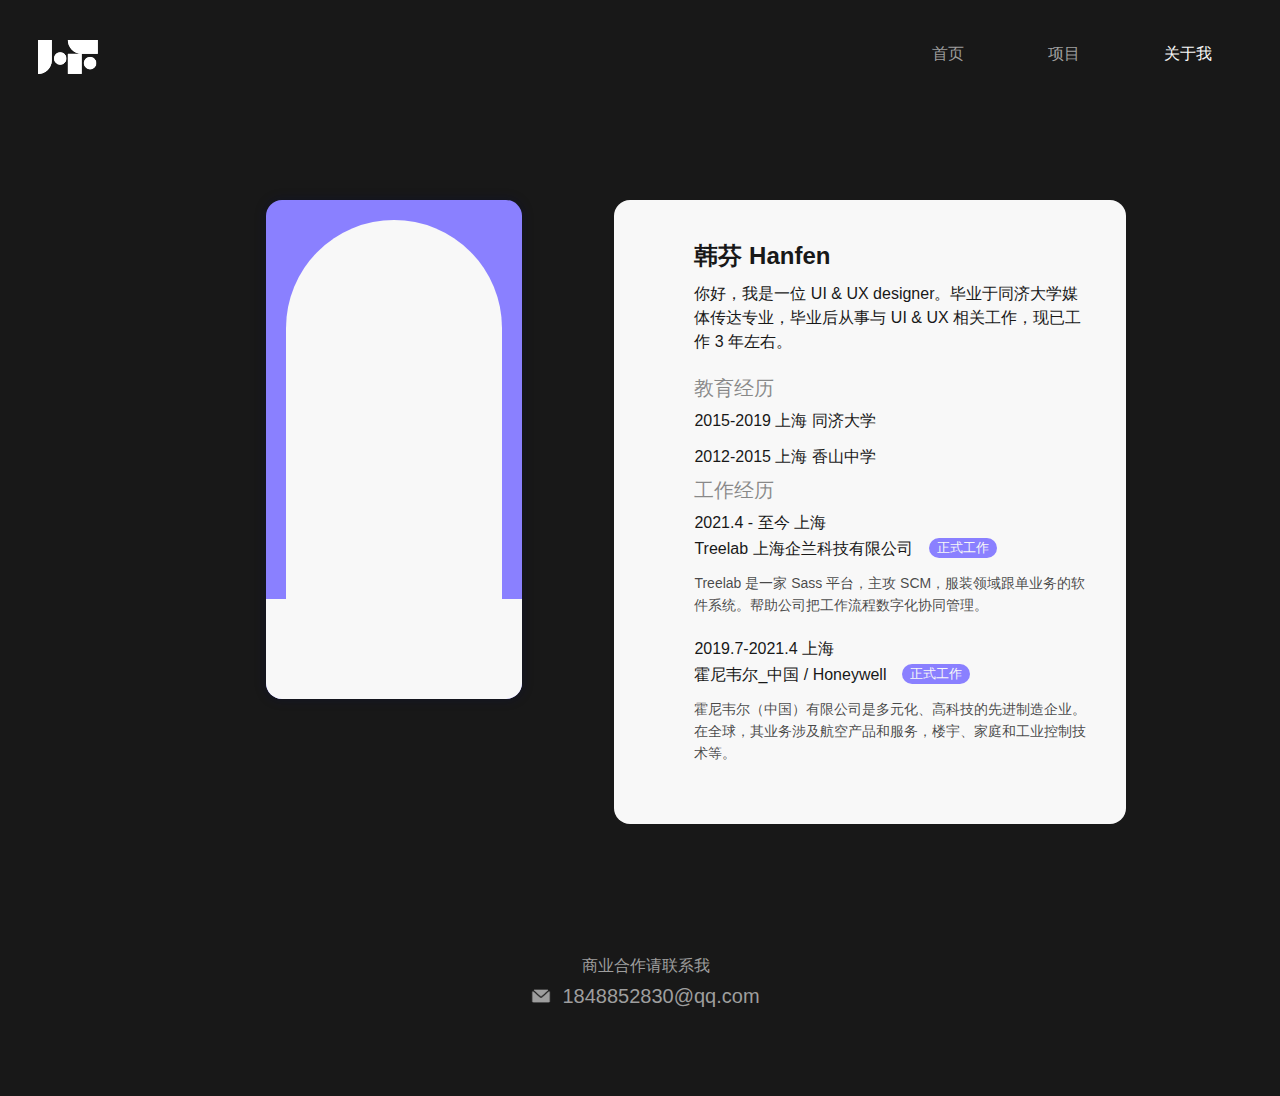
==== commit 20e84715: "Update aboutme.html" ====
--- a/pages/aboutme.html
+++ b/pages/aboutme.html
@@ -113,7 +113,7 @@
                 <div data-w-id="21a6e0e3-9570-ccd2-e7e7-2d760c4576ab" class="myphoto_div">
                     <div class="bcard_bg">
                         <div class="card_namearea"><img
-                            src="/assets/Name.png"
+                            src="https://c2.im5i.com/2022/10/26/WkR61.png"
                             loading="lazy"
                             alt=""
                             class="image-35"/></div>
@@ -168,4 +168,4 @@
         <!--[if lte IE 9]><script
         src="//cdnjs.cloudflare.com/ajax/libs/placeholders/3.0.2/placeholders.min.js"></script><![endif]-->
     </body>
-</html>+</html>
--- a/style.css
+++ b/style.css
@@ -3670,6 +3670,10 @@
     background-clip: border-box;
     -webkit-text-fill-color: inherit;
 }
+.img_cj{
+    width:100%;
+
+}
 
 .credit_p1 {
     display: -webkit-box;
@@ -3719,11 +3723,26 @@
 }
 
 .low-prototype-pic {
+    position: relative;
+    display: -webkit-box;
+    display: -webkit-flex;
+    display: -ms-flexbox;
+    display: flex;
     overflow: hidden;
-    height: 600px;
+    width: 80%;
+    height: 640px;
     margin-top: 16px;
     margin-bottom: 120px;
-}
+    -webkit-box-pack: center;
+    -webkit-justify-content: center;
+    -ms-flex-pack: center;
+    justify-content: center;
+    -webkit-box-align: center;
+    -webkit-align-items: center;
+    -ms-flex-align: center;
+    align-items: center;
+  }
+  
 
 .word-of-competitor {
     max-width: 60ch;
@@ -5335,7 +5354,7 @@
     -ms-flex-align: center;
     align-items: center;
     border-radius: 16px;
-    background-image: url("/assets/sea.gif");
+    background-image: url("https://c2.im5i.com/2022/10/26/Wknil.gif");
     background-position: 0 0;
     background-size: cover;
     -webkit-perspective: 1000px;
@@ -5376,7 +5395,7 @@
     border-top-left-radius: 200px;
     border-top-right-radius: 200px;
     background-color: #fff;
-    background-image: url("/assets/minePhoto.png");
+    background-image: url("https://c2.im5i.com/2022/10/26/WkYUn.png");
     background-position: 80% 50%;
     background-size: cover;
     background-repeat: no-repeat;
@@ -5442,7 +5461,14 @@
 .blank_cocoon {
     width: 100%;
     height: 120px;
-}
+
+}
+.img_wireframe {
+    position: absolute;
+    width: 80%;
+    padding-top: 0px;
+  }
+  
 
 @media screen and (min-width: 1440px) {
     .charater-icon:hover {
@@ -5602,12 +5628,21 @@
         width: 92%;
         margin-left: 5em;
     }
+    .img_cj{
+        width:100%;
+        height:auto;} /*codeChange_add a new class*/
+
+ 
+    }
 
     .test-sum {
         width: 75%;
         margin-right: 0;
         margin-left: 0;
     }
+    .low-prototype-pic {
+        margin-bottom: 60px;
+      }
 
     .textwrapper {
         margin-right: 12%;
@@ -5798,7 +5833,7 @@
         border-top-left-radius: 200px;
         border-top-right-radius: 200px;
         background-color: #f8f8f8;
-        background-image: url("/assets/minePhoto.png");
+        background-image: url("https://c2.im5i.com/2022/10/26/WkYUn.png");
         background-position: 80% 50%;
         background-size: cover;
         background-repeat: no-repeat;
@@ -7174,7 +7209,8 @@
         -webkit-align-items: center;
         -ms-flex-align: center;
         align-items: center;
-    }
+      }
+    
 
     .word-of-competitor {
         font-size: 14px;
@@ -7996,9 +8032,10 @@
     }
 
     .low-prototype-pic {
-        height: 320px;
+        width: 100%;
+        height: 220px;
         margin-bottom: 20px;
-    }
+      }
 
     .word-of-competitor {
         margin-bottom: 8px;
@@ -8380,6 +8417,10 @@
         width: 80%;
         height: 80%;
     }
+       
+    .img_wireframe {
+        width: 100%;
+      }
 }
 
 #w-node-_1fa42185-ba32-3b26-7a7d-6f8582a04c09-92f15798 {
